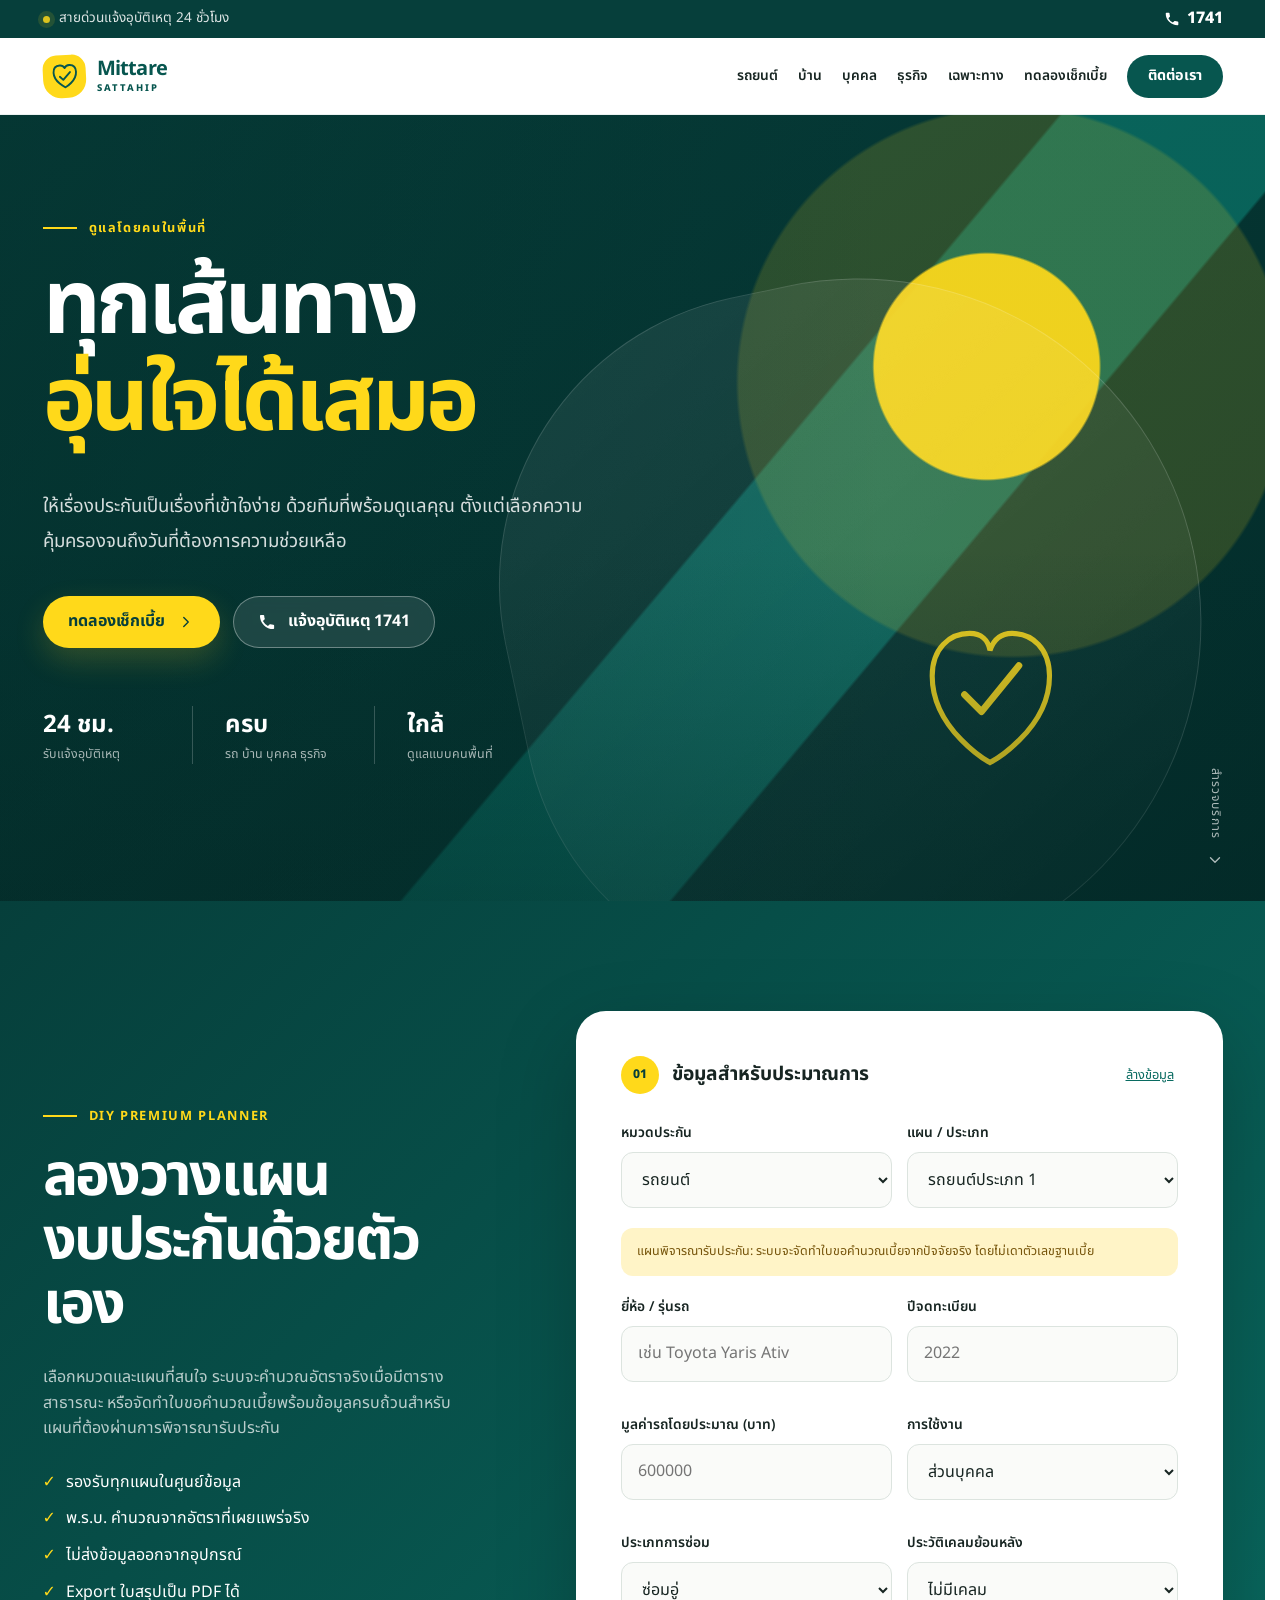
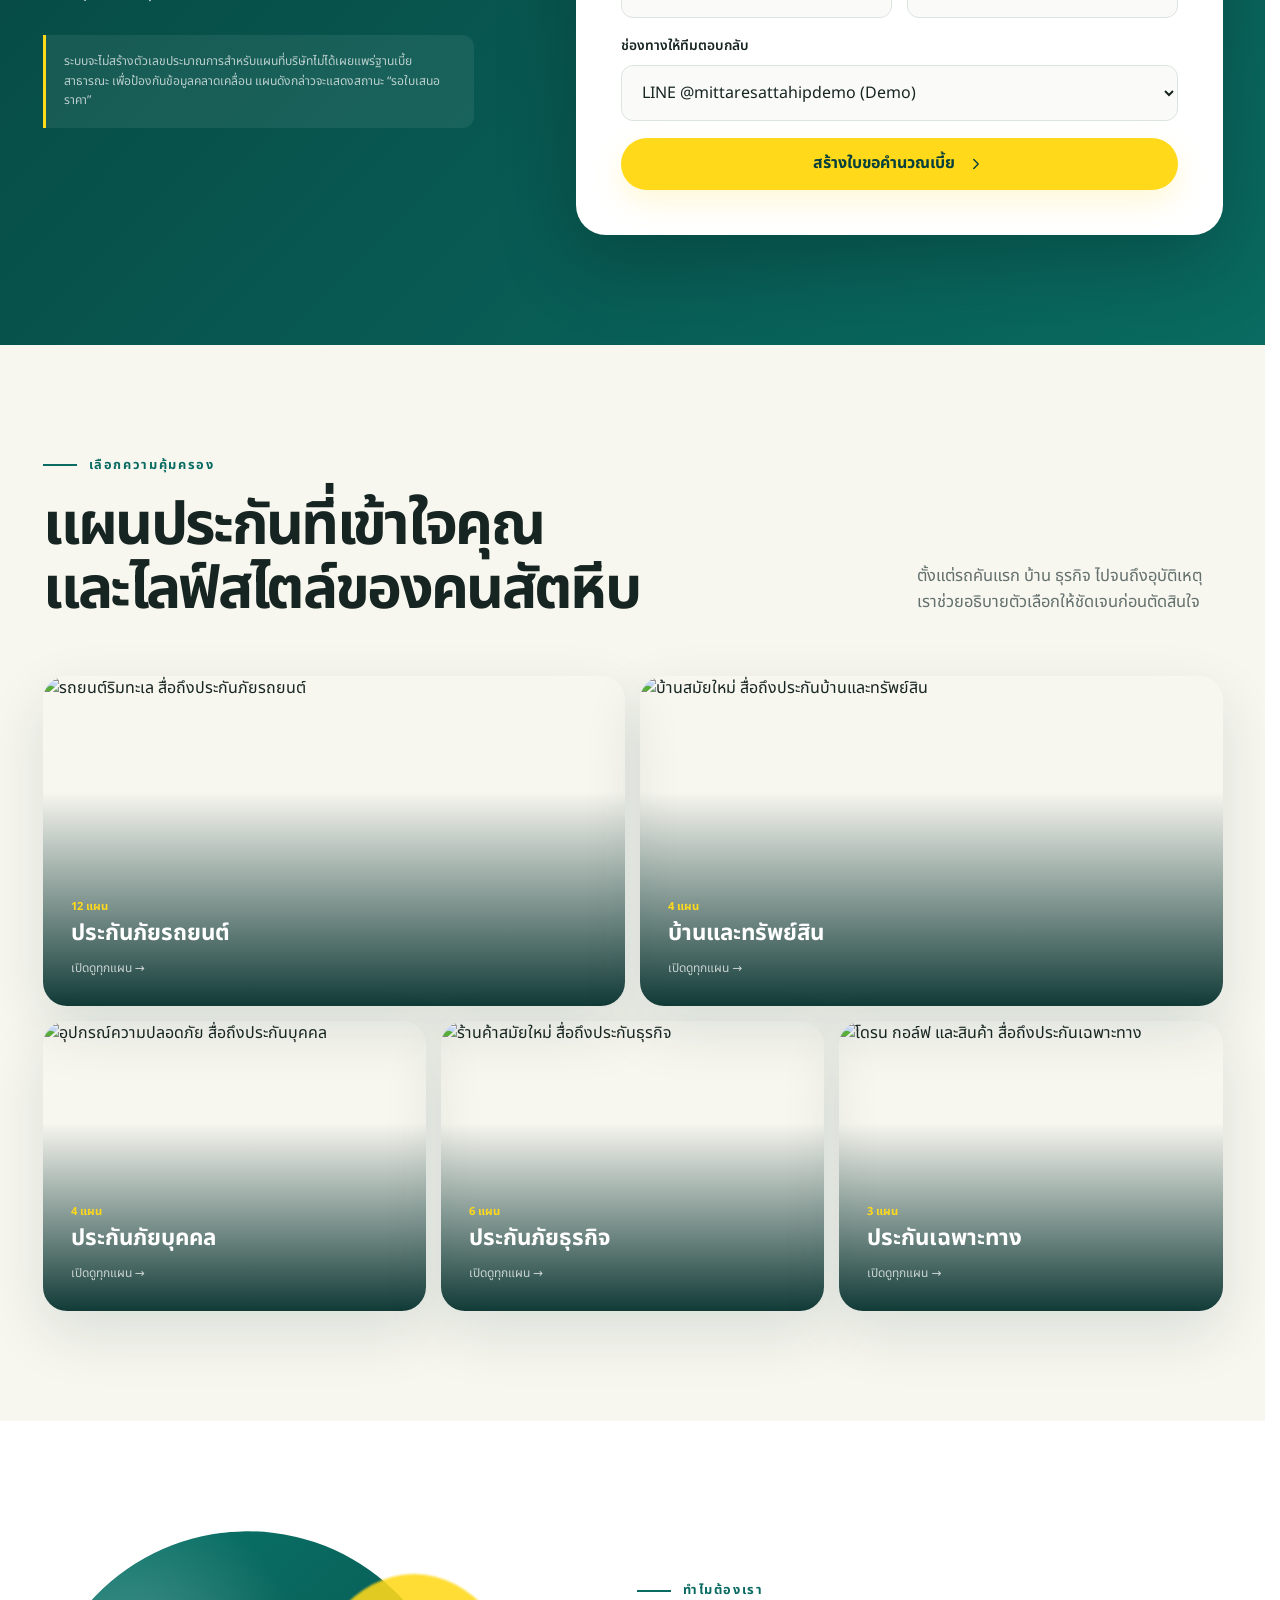
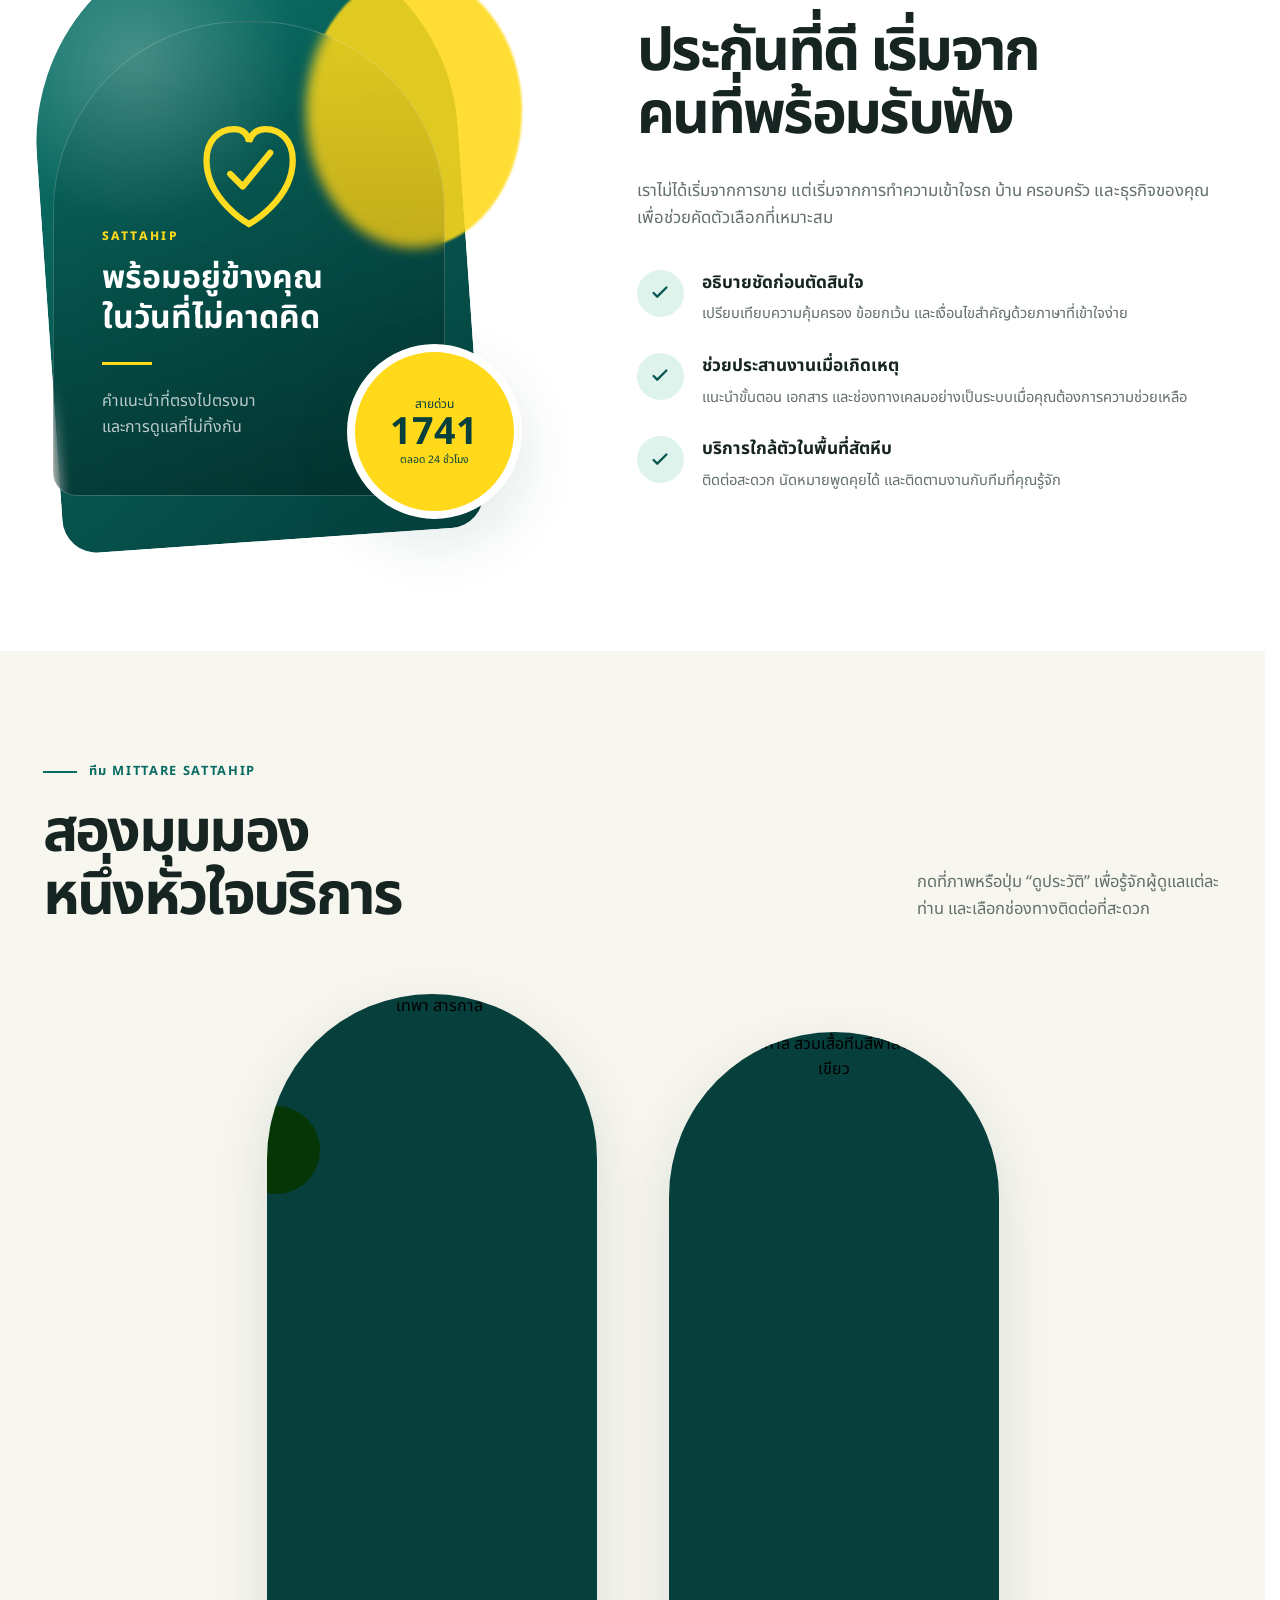
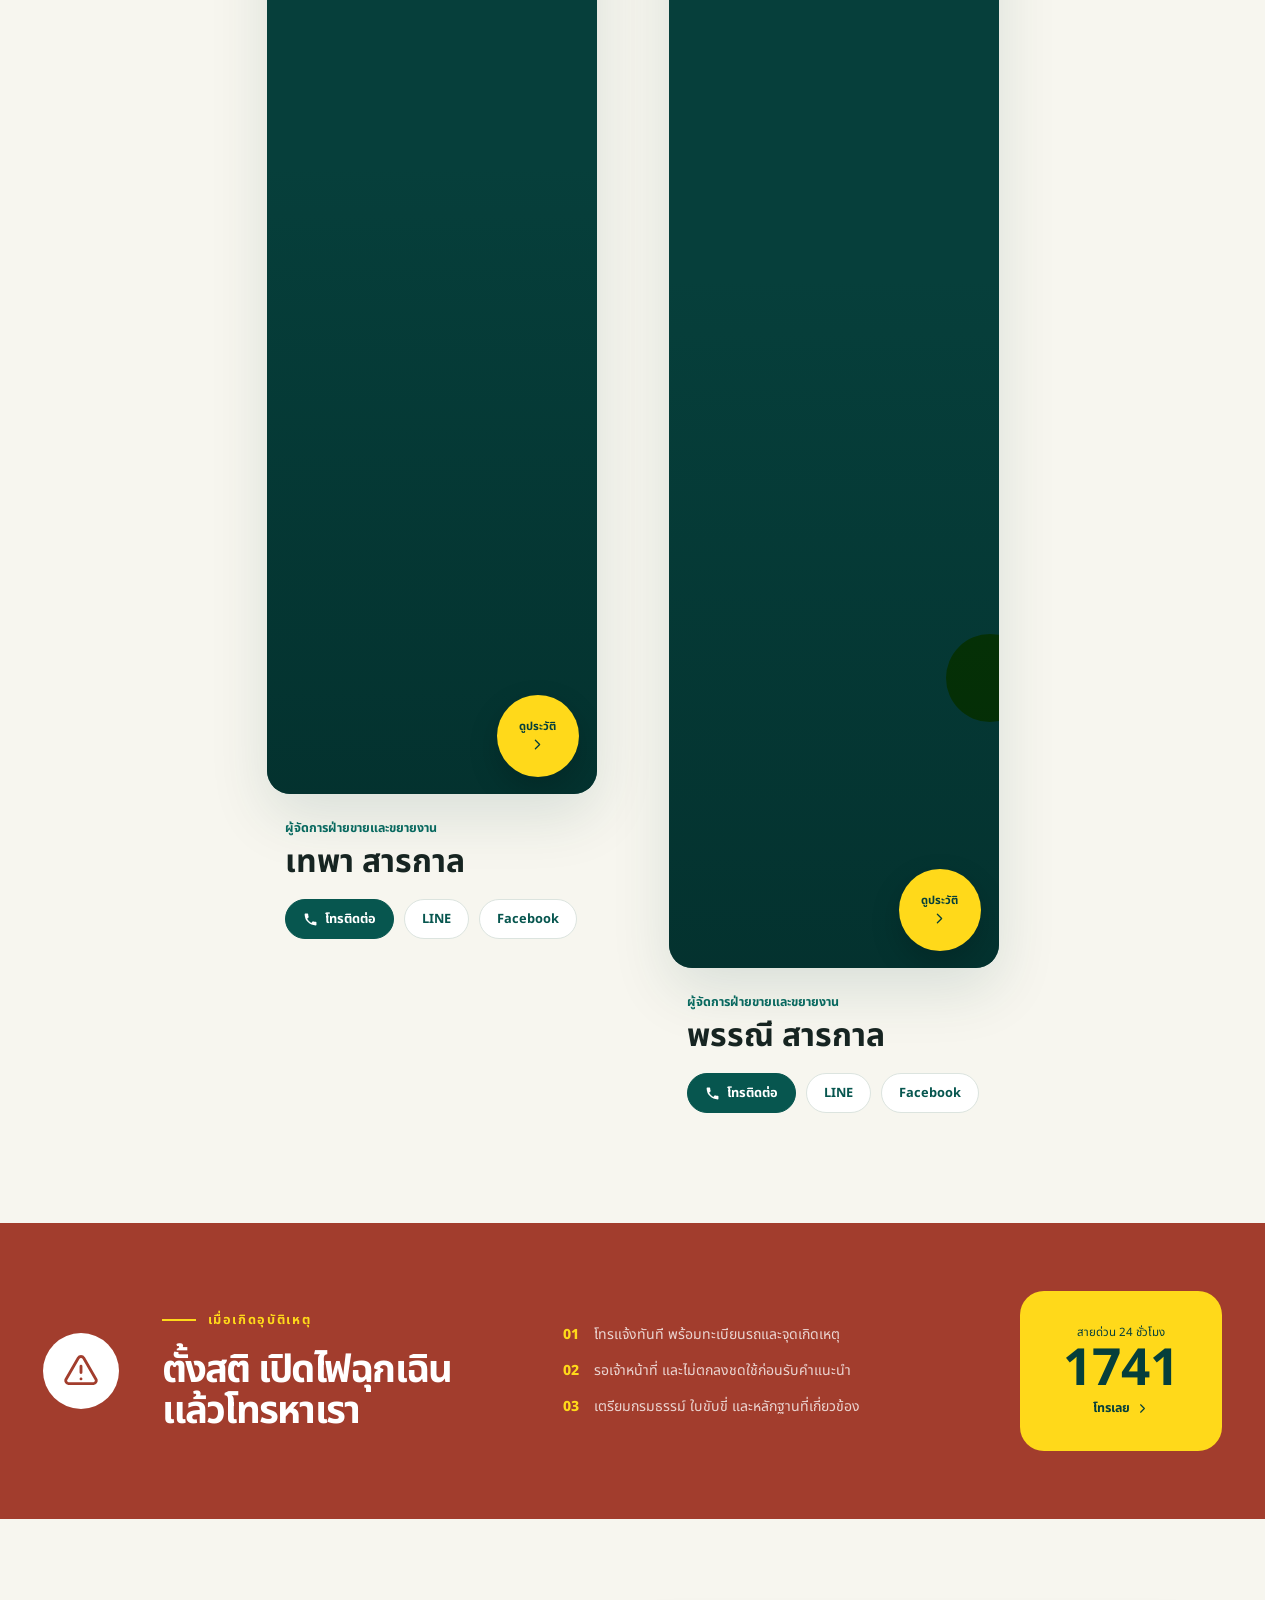
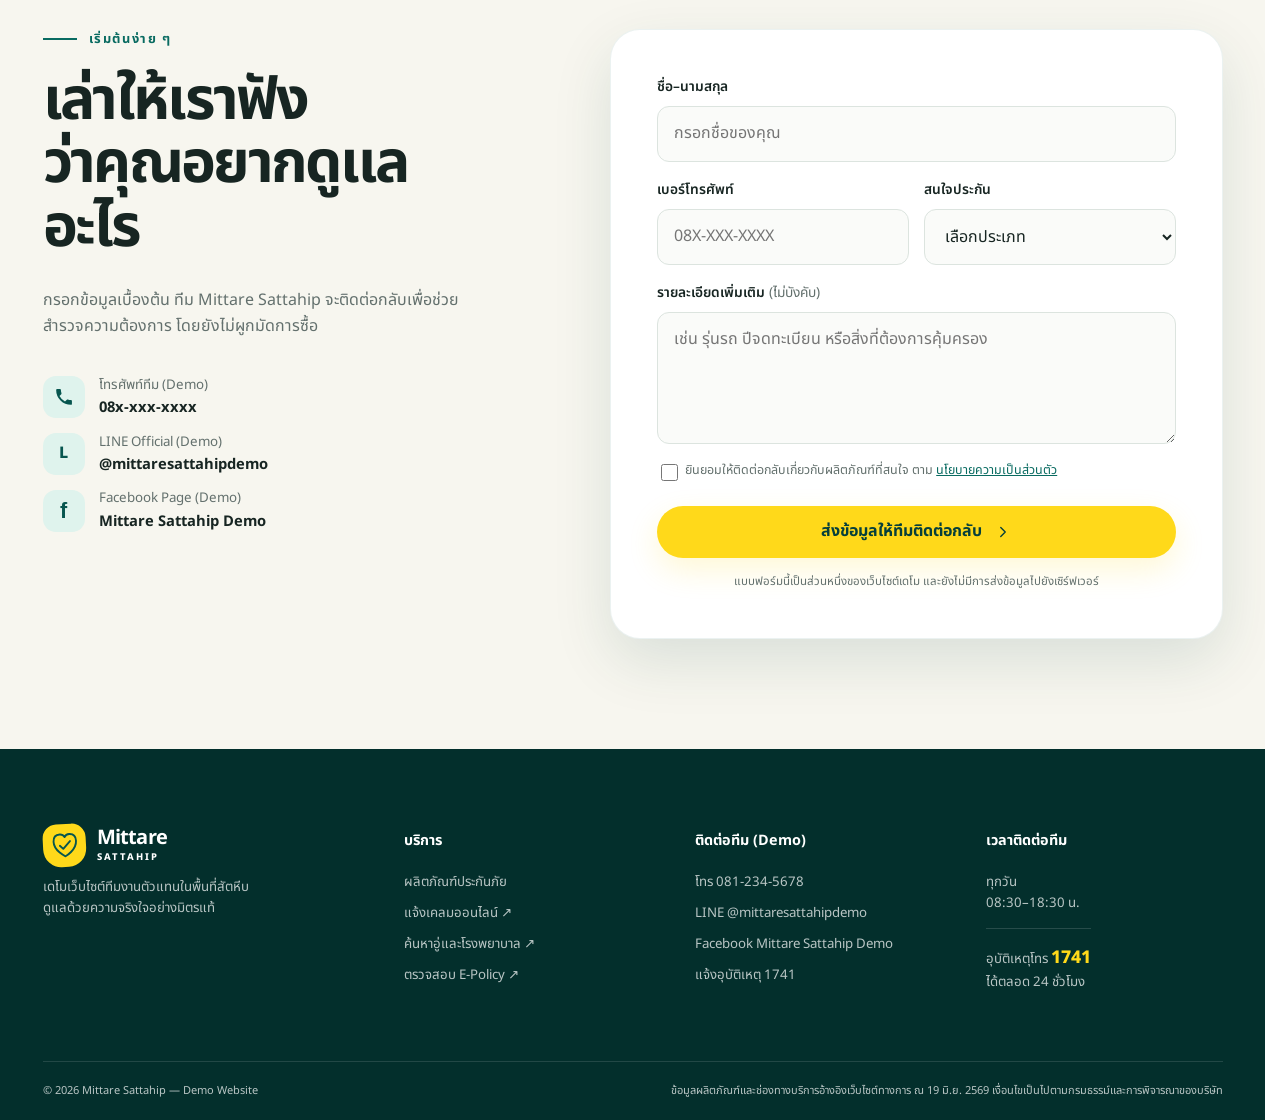
==== index.html @ 334e7b4c "อัพเดทข้อมูลเบี้ยประกัน" ====
<!doctype html>
<html lang="th">
<head>
  <meta charset="utf-8">
  <meta name="viewport" content="width=device-width, initial-scale=1">
  <meta name="description" content="Mittare Sattahip เดโมเว็บไซต์บริการประกันภัยสำหรับลูกค้าสัตหีบและพื้นที่ใกล้เคียง">
  <meta name="theme-color" content="#075c55">
  <title>Mittare Sattahip | ดูแลทุกเส้นทางอย่างมิตรแท้</title>
  <link rel="preconnect" href="https://fonts.googleapis.com">
  <link rel="preconnect" href="https://fonts.gstatic.com" crossorigin>
  <link href="https://fonts.googleapis.com/css2?family=Noto+Sans+Thai:wght@400;500;600;700;800&display=swap" rel="stylesheet">
  <link rel="stylesheet" href="styles.css">
</head>
<body>
  <a class="skip-link" href="#main-content">ข้ามไปยังเนื้อหาหลัก</a>

  <div class="service-bar" aria-label="ช่องทางติดต่อด่วน">
    <div class="container service-bar__inner">
      <p><span class="pulse" aria-hidden="true"></span> สายด่วนแจ้งอุบัติเหตุ 24 ชั่วโมง</p>
      <a href="tel:1741" aria-label="โทรสายด่วนแจ้งอุบัติเหตุ 1741">
        <svg aria-hidden="true" viewBox="0 0 24 24"><path d="M6.6 10.8a15.5 15.5 0 0 0 6.6 6.6l2.2-2.2c.3-.3.8-.4 1.2-.2 1.2.4 2.5.7 3.8.7.7 0 1.1.4 1.1 1.1v3.5c0 .7-.4 1.1-1.1 1.1A17.8 17.8 0 0 1 2.6 3.6c0-.7.4-1.1 1.1-1.1h3.5c.7 0 1.1.4 1.1 1.1 0 1.3.2 2.6.7 3.8.1.4 0 .9-.3 1.2l-2.1 2.2Z"/></svg>
        1741
      </a>
    </div>
  </div>

  <header class="site-header" id="top">
    <div class="container nav-wrap">
      <a class="brand" href="#top" aria-label="Mittare Sattahip หน้าแรก">
        <span class="brand__mark" aria-hidden="true">
          <svg viewBox="0 0 64 64"><path d="M32 54S8 42 8 22C8 12 14 7 22 7c5 0 8 2 10 6 2-4 5-6 10-6 8 0 14 5 14 15 0 20-24 32-24 32Z"/><path d="m21 31 7 7 15-16"/></svg>
        </span>
        <span>
          <strong>Mittare</strong>
          <small>SATTAHIP</small>
        </span>
      </a>

      <button class="menu-toggle" type="button" aria-expanded="false" aria-controls="main-navigation">
        <span class="sr-only">เปิดเมนู</span>
        <span></span><span></span><span></span>
      </button>

      <nav class="main-nav" id="main-navigation" aria-label="เมนูหลัก">
        <a href="insurance.html?category=motor">รถยนต์</a>
        <a href="insurance.html?category=property">บ้าน</a>
        <a href="insurance.html?category=personal">บุคคล</a>
        <a href="insurance.html?category=business">ธุรกิจ</a>
        <a href="insurance.html?category=specialty">เฉพาะทาง</a>
        <a href="#premium-check">ทดลองเช็กเบี้ย</a>
        <a class="button button--small button--dark" href="#quote">ติดต่อเรา</a>
      </nav>
    </div>
  </header>

  <main id="main-content">
    <section class="hero" aria-labelledby="hero-title">
      <div class="hero__image" aria-hidden="true"></div>
      <div class="hero__overlay"></div>
      <div class="container hero__content">
        <p class="eyebrow"><span></span> ดูแลโดยคนในพื้นที่</p>
        <h1 id="hero-title">ทุกเส้นทาง<br><em>อุ่นใจได้เสมอ</em></h1>
        <p class="hero__lead">ให้เรื่องประกันเป็นเรื่องที่เข้าใจง่าย ด้วยทีมที่พร้อมดูแลคุณ ตั้งแต่เลือกความคุ้มครองจนถึงวันที่ต้องการความช่วยเหลือ</p>
        <div class="hero__actions">
          <a class="button button--primary" href="#quote">
            ทดลองเช็กเบี้ย
            <svg aria-hidden="true" viewBox="0 0 24 24"><path d="m9 18 6-6-6-6"/></svg>
          </a>
          <a class="button button--glass" href="tel:1741">
            <svg aria-hidden="true" viewBox="0 0 24 24"><path d="M6.6 10.8a15.5 15.5 0 0 0 6.6 6.6l2.2-2.2c.3-.3.8-.4 1.2-.2 1.2.4 2.5.7 3.8.7.7 0 1.1.4 1.1 1.1v3.5c0 .7-.4 1.1-1.1 1.1A17.8 17.8 0 0 1 2.6 3.6c0-.7.4-1.1 1.1-1.1h3.5c.7 0 1.1.4 1.1 1.1 0 1.3.2 2.6.7 3.8.1.4 0 .9-.3 1.2l-2.1 2.2Z"/></svg>
            แจ้งอุบัติเหตุ 1741
          </a>
        </div>
        <div class="hero__trust">
          <div><strong>24 ชม.</strong><span>รับแจ้งอุบัติเหตุ</span></div>
          <div><strong>ครบ</strong><span>รถ บ้าน บุคคล ธุรกิจ</span></div>
          <div><strong>ใกล้</strong><span>ดูแลแบบคนพื้นที่</span></div>
        </div>
      </div>
      <a class="scroll-cue" href="#products" aria-label="เลื่อนไปดูผลิตภัณฑ์">
        <span>สำรวจบริการ</span>
        <svg aria-hidden="true" viewBox="0 0 24 24"><path d="m6 9 6 6 6-6"/></svg>
      </a>
    </section>

    <section class="section premium-check" id="premium-check" aria-labelledby="premium-title">
      <div class="container premium-check__grid">
        <div class="premium-check__intro">
          <p class="eyebrow eyebrow--dark"><span></span> DIY Premium Planner</p>
          <h2 id="premium-title">ลองวางแผน<br>งบประกันด้วยตัวเอง</h2>
          <p>เลือกหมวดและแผนที่สนใจ ระบบจะคำนวณอัตราจริงเมื่อมีตารางสาธารณะ หรือจัดทำใบขอคำนวณเบี้ยพร้อมข้อมูลครบถ้วนสำหรับแผนที่ต้องผ่านการพิจารณารับประกัน</p>
          <ul>
            <li>รองรับทุกแผนในศูนย์ข้อมูล</li>
            <li>พ.ร.บ. คำนวณจากอัตราที่เผยแพร่จริง</li>
            <li>ไม่ส่งข้อมูลออกจากอุปกรณ์</li>
            <li>Export ใบสรุปเป็น PDF ได้</li>
          </ul>
          <p class="estimate-warning">ระบบจะไม่สร้างตัวเลขประมาณการสำหรับแผนที่บริษัทไม่ได้เผยแพร่ฐานเบี้ยสาธารณะ เพื่อป้องกันข้อมูลคลาดเคลื่อน แผนดังกล่าวจะแสดงสถานะ “รอใบเสนอราคา”</p>
        </div>

        <form class="premium-calculator" id="premium-calculator">
          <div class="calculator-heading">
            <div>
              <span>01</span>
              <h3>ข้อมูลสำหรับประมาณการ</h3>
            </div>
            <button class="text-button" type="reset">ล้างข้อมูล</button>
          </div>
          <div class="form-grid">
            <div class="form-row">
              <label for="premium-category">หมวดประกัน</label>
              <select id="premium-category" name="premiumCategory" required>
                <option value="motor">รถยนต์</option>
                <option value="property">บ้านและทรัพย์สิน</option>
                <option value="personal">บุคคล</option>
                <option value="business">ธุรกิจ</option>
                <option value="specialty">เฉพาะทาง</option>
              </select>
            </div>
            <div class="form-row">
              <label for="premium-plan">แผน / ประเภท</label>
              <select id="premium-plan" name="premiumPlan" required></select>
            </div>
          </div>
          <div class="calculator-mode" id="calculator-mode" role="status"></div>
          <div id="premium-dynamic-fields"></div>
          <button class="button button--primary button--submit" type="submit">
            <span id="premium-submit-label">คำนวณและสร้างใบสรุป</span>
            <svg aria-hidden="true" viewBox="0 0 24 24"><path d="m9 18 6-6-6-6"/></svg>
          </button>
        </form>
      </div>
    </section>

    <section class="section products" id="products" aria-labelledby="products-title">
      <div class="container">
        <div class="section-heading">
          <div>
            <p class="eyebrow eyebrow--dark"><span></span> เลือกความคุ้มครอง</p>
            <h2 id="products-title">แผนประกันที่เข้าใจคุณ<br>และไลฟ์สไตล์ของคนสัตหีบ</h2>
          </div>
          <p>ตั้งแต่รถคันแรก บ้าน ธุรกิจ ไปจนถึงอุบัติเหตุ เราช่วยอธิบายตัวเลือกให้ชัดเจนก่อนตัดสินใจ</p>
        </div>

        <div class="category-grid">
          <a class="category-card" href="insurance.html?category=motor"><img src="assets/insurance-motor.png" alt="รถยนต์ริมทะเล สื่อถึงประกันภัยรถยนต์" loading="lazy"><span><small>12 แผน</small><strong>ประกันภัยรถยนต์</strong><em>เปิดดูทุกแผน →</em></span></a>
          <a class="category-card" href="insurance.html?category=property"><img src="assets/insurance-property.png" alt="บ้านสมัยใหม่ สื่อถึงประกันบ้านและทรัพย์สิน" loading="lazy"><span><small>4 แผน</small><strong>บ้านและทรัพย์สิน</strong><em>เปิดดูทุกแผน →</em></span></a>
          <a class="category-card" href="insurance.html?category=personal"><img src="assets/insurance-personal.png" alt="อุปกรณ์ความปลอดภัย สื่อถึงประกันบุคคล" loading="lazy"><span><small>4 แผน</small><strong>ประกันภัยบุคคล</strong><em>เปิดดูทุกแผน →</em></span></a>
          <a class="category-card" href="insurance.html?category=business"><img src="assets/insurance-business.png" alt="ร้านค้าสมัยใหม่ สื่อถึงประกันธุรกิจ" loading="lazy"><span><small>6 แผน</small><strong>ประกันภัยธุรกิจ</strong><em>เปิดดูทุกแผน →</em></span></a>
          <a class="category-card" href="insurance.html?category=specialty"><img src="assets/insurance-specialty.png" alt="โดรน กอล์ฟ และสินค้า สื่อถึงประกันเฉพาะทาง" loading="lazy"><span><small>3 แผน</small><strong>ประกันเฉพาะทาง</strong><em>เปิดดูทุกแผน →</em></span></a>
        </div>
      </div>
    </section>

    <section class="section why-us" id="why-us" aria-labelledby="why-title">
      <div class="container why-us__grid">
        <div class="why-us__visual">
          <div class="visual-card">
            <span class="visual-card__label">SATTAHIP</span>
            <strong>พร้อมอยู่ข้างคุณ<br>ในวันที่ไม่คาดคิด</strong>
            <div class="visual-card__line"></div>
            <p>คำแนะนำที่ตรงไปตรงมา<br>และการดูแลที่ไม่ทิ้งกัน</p>
          </div>
          <div class="floating-stat">
            <span>สายด่วน</span>
            <strong>1741</strong>
            <small>ตลอด 24 ชั่วโมง</small>
          </div>
        </div>

        <div class="why-us__content">
          <p class="eyebrow eyebrow--dark"><span></span> ทำไมต้องเรา</p>
          <h2 id="why-title">ประกันที่ดี เริ่มจาก<br>คนที่พร้อมรับฟัง</h2>
          <p class="why-us__intro">เราไม่ได้เริ่มจากการขาย แต่เริ่มจากการทำความเข้าใจรถ บ้าน ครอบครัว และธุรกิจของคุณ เพื่อช่วยคัดตัวเลือกที่เหมาะสม</p>
          <ul class="benefit-list">
            <li>
              <span><svg aria-hidden="true" viewBox="0 0 24 24"><path d="m5 12 4 4L19 6"/></svg></span>
              <div><strong>อธิบายชัดก่อนตัดสินใจ</strong><p>เปรียบเทียบความคุ้มครอง ข้อยกเว้น และเงื่อนไขสำคัญด้วยภาษาที่เข้าใจง่าย</p></div>
            </li>
            <li>
              <span><svg aria-hidden="true" viewBox="0 0 24 24"><path d="m5 12 4 4L19 6"/></svg></span>
              <div><strong>ช่วยประสานงานเมื่อเกิดเหตุ</strong><p>แนะนำขั้นตอน เอกสาร และช่องทางเคลมอย่างเป็นระบบเมื่อคุณต้องการความช่วยเหลือ</p></div>
            </li>
            <li>
              <span><svg aria-hidden="true" viewBox="0 0 24 24"><path d="m5 12 4 4L19 6"/></svg></span>
              <div><strong>บริการใกล้ตัวในพื้นที่สัตหีบ</strong><p>ติดต่อสะดวก นัดหมายพูดคุยได้ และติดตามงานกับทีมที่คุณรู้จัก</p></div>
            </li>
          </ul>
        </div>
      </div>
    </section>

    <section class="section leaders" id="team" aria-labelledby="leaders-title">
      <div class="container">
        <div class="section-heading leaders__heading">
          <div>
            <p class="eyebrow eyebrow--dark"><span></span> ทีม Mittare Sattahip</p>
            <h2 id="leaders-title">สองมุมมอง<br>หนึ่งหัวใจบริการ</h2>
          </div>
          <p>กดที่ภาพหรือปุ่ม “ดูประวัติ” เพื่อรู้จักผู้ดูแลแต่ละท่าน และเลือกช่องทางติดต่อที่สะดวก</p>
        </div>

        <div class="leader-grid">
          <article class="leader-card leader-card--left">
            <button class="leader-card__photo profile-trigger" type="button" data-profile="thepa" aria-label="ดูประวัติ เทพา สารกาล">
              <img src="assets/thepa-saraphon.png" width="1120" height="1400" loading="lazy" alt="เทพา สารกาล">
              <span class="photo-action"><span>ดูประวัติ</span><svg aria-hidden="true" viewBox="0 0 24 24"><path d="m9 18 6-6-6-6"/></svg></span>
            </button>
            <div class="leader-card__info">
              <p>ผู้จัดการฝ่ายขายและขยายงาน</p>
              <h3>เทพา สารกาล</h3>
              <div class="leader-contact">
                <a href="tel:08x-xxxx-xxxx" aria-label="โทรหาคุณเทพา เบอร์ Demo">
                  <svg aria-hidden="true" viewBox="0 0 24 24"><path d="M6.6 10.8a15.5 15.5 0 0 0 6.6 6.6l2.2-2.2c.3-.3.8-.4 1.2-.2 1.2.4 2.5.7 3.8.7.7 0 1.1.4 1.1 1.1v3.5c0 .7-.4 1.1-1.1 1.1A17.8 17.8 0 0 1 2.6 3.6c0-.7.4-1.1 1.1-1.1h3.5c.7 0 1.1.4 1.1 1.1 0 1.3.2 2.6.7 3.8.1.4 0 .9-.3 1.2l-2.1 2.2Z"/></svg>
                  โทรติดต่อ
                </a>
                <a href="https://line.me/R/ti/p/@mittaresattahipdemo" target="_blank" rel="noopener">LINE</a>
                <a href="https://www.facebook.com/thepha.sar.kal.mitrth.prakan.phay" target="_blank" rel="noopener">Facebook</a>
              </div>
            </div>
          </article>

          <article class="leader-card leader-card--right">
            <button class="leader-card__photo profile-trigger" type="button" data-profile="phannee" aria-label="ดูประวัติ พรรณี สารกาล">
              <img src="assets/phannee-saraphon-patterned.png" width="1024" height="1536" loading="lazy" alt="พรรณี สารกาล สวมเสื้อทีมสีฟ้าลายสีเหลืองและเขียว">
              <span class="photo-action"><span>ดูประวัติ</span><svg aria-hidden="true" viewBox="0 0 24 24"><path d="m9 18 6-6-6-6"/></svg></span>
            </button>
            <div class="leader-card__info">
              <p>ผู้จัดการฝ่ายขายและขยายงาน</p>
              <h3>พรรณี สารกาล</h3>
              <div class="leader-contact">
                <a href="tel:08x-xxxx-xxxx" aria-label="โทรหาคุณพรรณี เบอร์ Demo">
                  <svg aria-hidden="true" viewBox="0 0 24 24"><path d="M6.6 10.8a15.5 15.5 0 0 0 6.6 6.6l2.2-2.2c.3-.3.8-.4 1.2-.2 1.2.4 2.5.7 3.8.7.7 0 1.1.4 1.1 1.1v3.5c0 .7-.4 1.1-1.1 1.1A17.8 17.8 0 0 1 2.6 3.6c0-.7.4-1.1 1.1-1.1h3.5c.7 0 1.1.4 1.1 1.1 0 1.3.2 2.6.7 3.8.1.4 0 .9-.3 1.2l-2.1 2.2Z"/></svg>
                  โทรติดต่อ
                </a>
                <a href="https://line.me/R/ti/p/@mittaresattahipdemo" target="_blank" rel="noopener">LINE</a>
                <a href="https://www.facebook.com/phrrni.sar.kal.mitrth.prakan.phay" target="_blank" rel="noopener">Facebook</a>
              </div>
            </div>
          </article>
        </div>
      </div>
    </section>

    <section class="section emergency" aria-labelledby="emergency-title">
      <div class="container emergency__inner">
        <div class="emergency__icon" aria-hidden="true">
          <svg viewBox="0 0 24 24"><path d="M12 9v4m0 4h.01M10.3 3.8 2.4 17.5A2 2 0 0 0 4.1 20h15.8a2 2 0 0 0 1.7-2.5L13.7 3.8a2 2 0 0 0-3.4 0Z"/></svg>
        </div>
        <div>
          <p class="eyebrow eyebrow--light"><span></span> เมื่อเกิดอุบัติเหตุ</p>
          <h2 id="emergency-title">ตั้งสติ เปิดไฟฉุกเฉิน<br>แล้วโทรหาเรา</h2>
        </div>
        <div class="emergency__steps">
          <p><span>01</span> โทรแจ้งทันที พร้อมทะเบียนรถและจุดเกิดเหตุ</p>
          <p><span>02</span> รอเจ้าหน้าที่ และไม่ตกลงชดใช้ก่อนรับคำแนะนำ</p>
          <p><span>03</span> เตรียมกรมธรรม์ ใบขับขี่ และหลักฐานที่เกี่ยวข้อง</p>
        </div>
        <a class="emergency__call" href="tel:1741">
          <small>สายด่วน 24 ชั่วโมง</small>
          <strong>1741</strong>
          <span>โทรเลย <svg aria-hidden="true" viewBox="0 0 24 24"><path d="m9 18 6-6-6-6"/></svg></span>
        </a>
      </div>
    </section>

    <section class="section quote" id="quote" aria-labelledby="quote-title">
      <div class="container quote__grid">
        <div class="quote__content">
          <p class="eyebrow eyebrow--dark"><span></span> เริ่มต้นง่าย ๆ</p>
          <h2 id="quote-title">เล่าให้เราฟัง<br>ว่าคุณอยากดูแลอะไร</h2>
          <p>กรอกข้อมูลเบื้องต้น ทีม Mittare Sattahip จะติดต่อกลับเพื่อช่วยสำรวจความต้องการ โดยยังไม่ผูกมัดการซื้อ</p>
          <div class="contact-cards">
            <a href="tel:0812345678">
              <span><svg aria-hidden="true" viewBox="0 0 24 24"><path d="M6.6 10.8a15.5 15.5 0 0 0 6.6 6.6l2.2-2.2c.3-.3.8-.4 1.2-.2 1.2.4 2.5.7 3.8.7.7 0 1.1.4 1.1 1.1v3.5c0 .7-.4 1.1-1.1 1.1A17.8 17.8 0 0 1 2.6 3.6c0-.7.4-1.1 1.1-1.1h3.5c.7 0 1.1.4 1.1 1.1 0 1.3.2 2.6.7 3.8.1.4 0 .9-.3 1.2l-2.1 2.2Z"/></svg></span>
              <div><small>โทรศัพท์ทีม (Demo)</small><strong>08x-xxx-xxxx</strong></div>
            </a>
            <a href="https://line.me/R/ti/p/@mittaresattahipdemo" target="_blank" rel="noopener">
              <span class="social-symbol" aria-hidden="true">L</span>
              <div><small>LINE Official (Demo)</small><strong>@mittaresattahipdemo</strong></div>
            </a>
            <a href="https://www.facebook.com/phrrni.sar.kal.mitrth.prakan.phay" target="_blank" rel="noopener">
              <span class="social-symbol social-symbol--facebook" aria-hidden="true">f</span>
              <div><small>Facebook Page (Demo)</small><strong>Mittare Sattahip Demo</strong></div>
            </a>
          </div>
        </div>

        <form class="quote-form" id="quote-form">
          <div class="form-row">
            <label for="full-name">ชื่อ–นามสกุล</label>
            <input id="full-name" name="fullName" type="text" autocomplete="name" placeholder="กรอกชื่อของคุณ" required>
          </div>
          <div class="form-grid">
            <div class="form-row">
              <label for="phone">เบอร์โทรศัพท์</label>
              <input id="phone" name="phone" type="tel" autocomplete="tel" inputmode="tel" placeholder="08X-XXX-XXXX" required>
            </div>
            <div class="form-row">
              <label for="insurance-type">สนใจประกัน</label>
              <select id="insurance-type" name="insuranceType" required>
                <option value="">เลือกประเภท</option>
                <option>ประกันภัยรถยนต์</option>
                <option>บ้านและทรัพย์สิน</option>
                <option>อุบัติเหตุและสุขภาพ</option>
                <option>ธุรกิจและความรับผิด</option>
                <option>ต้องการคำแนะนำ</option>
              </select>
            </div>
          </div>
          <div class="form-row">
            <label for="message">รายละเอียดเพิ่มเติม <span>(ไม่บังคับ)</span></label>
            <textarea id="message" name="message" rows="4" placeholder="เช่น รุ่นรถ ปีจดทะเบียน หรือสิ่งที่ต้องการคุ้มครอง"></textarea>
          </div>
          <label class="consent">
            <input type="checkbox" required>
            <span>ยินยอมให้ติดต่อกลับเกี่ยวกับผลิตภัณฑ์ที่สนใจ ตาม <a href="https://www.mittare.com/privacy-policy/" target="_blank" rel="noopener">นโยบายความเป็นส่วนตัว</a></span>
          </label>
          <button class="button button--primary button--submit" type="submit">
            ส่งข้อมูลให้ทีมติดต่อกลับ
            <svg aria-hidden="true" viewBox="0 0 24 24"><path d="m9 18 6-6-6-6"/></svg>
          </button>
          <p class="form-note">แบบฟอร์มนี้เป็นส่วนหนึ่งของเว็บไซต์เดโม และยังไม่มีการส่งข้อมูลไปยังเซิร์ฟเวอร์</p>
          <div class="form-success" role="status" aria-live="polite" hidden>
            รับข้อมูลเรียบร้อย — ในเว็บไซต์จริง ทีมงานจะติดต่อกลับตามช่องทางที่ระบุ
          </div>
        </form>
      </div>
    </section>
  </main>

  <dialog class="profile-dialog" id="profile-dialog" aria-labelledby="profile-name">
    <button class="dialog-close" type="button" aria-label="ปิดหน้าต่าง">×</button>
    <div class="profile-dialog__grid">
      <img id="profile-image" src="" alt="">
      <div class="profile-dialog__content">
        <p class="eyebrow eyebrow--dark"><span></span> Profile</p>
        <h2 id="profile-name"></h2>
        <p class="profile-role" id="profile-role"></p>
        <p id="profile-summary"></p>
        <div class="profile-highlights" id="profile-highlights"></div>
        <div class="leader-contact leader-contact--dialog">
          <a id="profile-phone" href="tel:08x-xxxx-xxxx">โทรติดต่อ</a>
          <a id="profile-line" href="https://line.me/R/ti/p/@mittaresattahipdemo" target="_blank" rel="noopener">LINE</a>
          <a id="profile-facebook" href="https://www.facebook.com/phrrni.sar.kal.mitrth.prakan.phay" target="_blank" rel="noopener">Facebook</a>
        </div>
        <small class="contact-routing-note">เบอร์โทรศัพท์, LINE และ Facebook ในส่วนนี้เป็นข้อมูล Demo กรุณาเปลี่ยนเป็นข้อมูลจริงที่ได้รับอนุญาตก่อนเผยแพร่</small>
      </div>
    </div>
  </dialog>

  <dialog class="product-dialog" id="product-dialog" aria-labelledby="product-dialog-title">
    <button class="dialog-close" type="button" aria-label="ปิดรายละเอียดผลิตภัณฑ์">×</button>
    <div class="product-dialog__content">
      <p class="eyebrow eyebrow--dark"><span></span> Mittare Sattahip Guide</p>
      <span class="product-dialog__icon" id="product-dialog-icon" aria-hidden="true"></span>
      <h2 id="product-dialog-title"></h2>
      <p class="product-dialog__lead" id="product-dialog-lead"></p>
      <div class="product-dialog__sections">
        <section>
          <h3>เหมาะกับใคร</h3>
          <ul id="product-dialog-audience"></ul>
        </section>
        <section>
          <h3>ความคุ้มครองหลัก</h3>
          <ul id="product-dialog-coverage"></ul>
        </section>
        <section>
          <h3>ปัจจัยกำหนดเบี้ย</h3>
          <ul id="product-dialog-premium"></ul>
        </section>
        <section>
          <h3>ข้อยกเว้นทั่วไป</h3>
          <ul id="product-dialog-exclusions"></ul>
        </section>
        <section>
          <h3>ข้อมูลที่ควรเตรียม</h3>
          <ul id="product-dialog-preparation"></ul>
        </section>
      </div>
      <div class="product-dialog__notice">
        รายละเอียดนี้จัดทำขึ้นสำหรับเว็บไซต์ Demo เพื่อช่วยทำความเข้าใจเบื้องต้น ไม่ใช่ข้อเสนอขายหรือส่วนหนึ่งของกรมธรรม์ กรุณาตรวจสอบเงื่อนไขและข้อยกเว้นก่อนตัดสินใจ
      </div>
      <div class="product-dialog__actions">
        <a class="button button--primary" href="#premium-check" id="product-dialog-primary">ทดลองเช็กเบี้ย DIY</a>
        <a class="button button--dark" href="https://line.me/R/ti/p/@mittaresattahipdemo" target="_blank" rel="noopener">คุยผ่าน LINE</a>
      </div>
    </div>
  </dialog>

  <dialog class="premium-dialog" id="premium-dialog" aria-labelledby="summary-title">
    <div class="premium-summary" id="premium-summary">
      <header class="summary-header">
        <div>
          <p>MITTARE SATTAHIP</p>
          <h2 id="summary-title">ใบสรุปงบประกันเบื้องต้น</h2>
        </div>
        <button class="dialog-close summary-close" type="button" aria-label="ปิดหน้าต่าง">×</button>
      </header>
      <div class="summary-meta">
        <span>เลขที่เอกสาร <strong id="summary-number"></strong></span>
        <span>วันที่ <strong id="summary-date"></strong></span>
      </div>
      <div class="summary-details" id="summary-details"></div>
      <div class="summary-price">
        <span id="summary-price-label">เบี้ยประกันรวม</span>
        <strong id="summary-price"></strong>
        <small id="summary-price-caption"></small>
      </div>
      <div class="summary-source" id="summary-source"></div>
      <div class="summary-notes">
        <h3>หมายเหตุสำคัญ</h3>
        <p>เอกสารนี้ไม่ใช่กรมธรรม์หรือใบเสนอราคา เบี้ยและความคุ้มครองจริงขึ้นกับข้อมูลรถ ผู้ขับขี่ ทุนประกัน เงื่อนไข และการพิจารณารับประกันภัยของบริษัท</p>
      </div>
      <footer class="summary-footer">
        <div>
          <strong>Mittare Sattahip</strong>
          <span>สอบถามทีม Demo 08x-xxxx-xxxx · LINE @mittaresattahipdemo · แจ้งอุบัติเหตุ 1741</span>
        </div>
        <button class="button button--dark" id="export-pdf" type="button">
          Export เป็น PDF
          <svg aria-hidden="true" viewBox="0 0 24 24"><path d="M12 3v12m0 0 4-4m-4 4-4-4M5 21h14"/></svg>
        </button>
      </footer>
    </div>
  </dialog>

  <footer class="site-footer" id="contact">
    <div class="container footer-grid">
      <div class="footer-brand">
        <a class="brand brand--footer" href="#top">
          <span class="brand__mark" aria-hidden="true">
            <svg viewBox="0 0 64 64"><path d="M32 54S8 42 8 22C8 12 14 7 22 7c5 0 8 2 10 6 2-4 5-6 10-6 8 0 14 5 14 15 0 20-24 32-24 32Z"/><path d="m21 31 7 7 15-16"/></svg>
          </span>
          <span><strong>Mittare</strong><small>SATTAHIP</small></span>
        </a>
        <p>เดโมเว็บไซต์ทีมงานตัวแทนในพื้นที่สัตหีบ<br>ดูแลด้วยความจริงใจอย่างมิตรแท้</p>
      </div>
      <div>
        <h3>บริการ</h3>
        <a href="#products">ผลิตภัณฑ์ประกันภัย</a>
        <a href="https://www.mittare.com/online-claims/" target="_blank" rel="noopener">แจ้งเคลมออนไลน์ ↗</a>
        <a href="https://www.mittare.com/claims-information/#directories" target="_blank" rel="noopener">ค้นหาอู่และโรงพยาบาล ↗</a>
        <a href="https://www.mittare.com/epolicyinquiry" target="_blank" rel="noopener">ตรวจสอบ E-Policy ↗</a>
      </div>
      <div>
        <h3>ติดต่อทีม (Demo)</h3>
        <a href="tel:0812345678">โทร 081-234-5678</a>
        <a href="https://line.me/R/ti/p/@mittaresattahipdemo" target="_blank" rel="noopener">LINE @mittaresattahipdemo</a>
        <a href="https://www.facebook.com/mittaresattahipdemo" target="_blank" rel="noopener">Facebook Mittare Sattahip Demo</a>
        <a href="tel:1741">แจ้งอุบัติเหตุ 1741</a>
      </div>
      <div>
        <h3>เวลาติดต่อทีม</h3>
        <p>ทุกวัน<br>08:30–18:30 น.</p>
        <p class="footer-emergency">อุบัติเหตุโทร <a href="tel:1741">1741</a><br>ได้ตลอด 24 ชั่วโมง</p>
      </div>
    </div>
    <div class="container footer-bottom">
      <p>© <span id="current-year"></span> Mittare Sattahip — Demo Website</p>
      <p>ข้อมูลผลิตภัณฑ์และช่องทางบริการอ้างอิงเว็บไซต์ทางการ ณ 19 มิ.ย. 2569 เงื่อนไขเป็นไปตามกรมธรรม์และการพิจารณาของบริษัท</p>
    </div>
  </footer>

  <script src="script.js"></script>
</body>
</html>
---- styles.css ----
:root {
  --green-950: #063f3b;
  --green-900: #07564f;
  --green-800: #096b61;
  --green-100: #dff3ed;
  --yellow: #ffd91a;
  --yellow-soft: #fff4a8;
  --ink: #172522;
  --muted: #63706d;
  --cream: #f7f6ef;
  --white: #fff;
  --line: #dce4df;
  --shadow: 0 22px 60px rgba(6, 63, 59, .12);
  --radius: 26px;
  --container: min(1180px, calc(100% - 40px));
}

* { box-sizing: border-box; }

html {
  scroll-behavior: smooth;
  scroll-padding-top: 88px;
  scrollbar-gutter: stable;
}

body {
  margin: 0;
  color: var(--ink);
  background: var(--white);
  font-family: "Noto Sans Thai", system-ui, sans-serif;
  line-height: 1.6;
  -webkit-font-smoothing: antialiased;
}

img { display: block; max-width: 100%; }
a { color: inherit; text-decoration: none; }
button, input, select, textarea { font: inherit; }
svg { width: 1.35em; fill: none; stroke: currentColor; stroke-width: 1.8; stroke-linecap: round; stroke-linejoin: round; }
.container { width: var(--container); margin-inline: auto; }
.sr-only { position: absolute; width: 1px; height: 1px; padding: 0; margin: -1px; overflow: hidden; clip: rect(0, 0, 0, 0); white-space: nowrap; border: 0; }

.skip-link {
  position: fixed;
  z-index: 1000;
  top: 10px;
  left: 10px;
  padding: 10px 16px;
  color: var(--white);
  background: var(--green-950);
  border-radius: 8px;
  transform: translateY(-150%);
}
.skip-link:focus { transform: translateY(0); }

.service-bar { color: var(--white); background: var(--green-950); font-size: .85rem; }
.service-bar__inner { display: flex; align-items: center; justify-content: space-between; min-height: 38px; }
.service-bar p { display: flex; gap: 9px; align-items: center; margin: 0; opacity: .86; }
.service-bar a { display: flex; gap: 7px; align-items: center; font-size: 1rem; font-weight: 800; }
.service-bar svg { width: 16px; fill: currentColor; stroke: none; }
.pulse { width: 7px; height: 7px; background: var(--yellow); border-radius: 50%; box-shadow: 0 0 0 5px rgba(255, 217, 26, .14); }

.site-header {
  position: sticky;
  z-index: 50;
  top: 0;
  background: rgba(255,255,255,.94);
  border-bottom: 1px solid rgba(7,86,79,.08);
  backdrop-filter: blur(16px);
}
.nav-wrap { display: flex; align-items: center; justify-content: space-between; min-height: 76px; }
.brand { display: inline-flex; gap: 11px; align-items: center; color: var(--green-900); }
.brand__mark { display: grid; width: 43px; height: 43px; place-items: center; color: var(--green-900); background: var(--yellow); border-radius: 14px 14px 18px 18px; transform: rotate(-3deg); }
.brand__mark svg { width: 30px; fill: none; stroke-width: 4; }
.brand > span:last-child { display: grid; line-height: 1; }
.brand strong { font-size: 1.25rem; letter-spacing: -.04em; }
.brand small { margin-top: 5px; font-size: .59rem; font-weight: 800; letter-spacing: .22em; }
.main-nav { display: flex; gap: 20px; align-items: center; font-size: .86rem; font-weight: 600; }
.main-nav > a:not(.button) { position: relative; }
.main-nav > a:not(.button)::after { position: absolute; right: 0; bottom: -9px; left: 0; height: 2px; content: ""; background: var(--green-800); transform: scaleX(0); transition: transform .2s ease; }
.main-nav > a:hover::after, .main-nav > a:focus-visible::after { transform: scaleX(1); }
.menu-toggle { display: none; padding: 8px; background: transparent; border: 0; }
.menu-toggle span:not(.sr-only) { display: block; width: 25px; height: 2px; margin: 5px; background: var(--green-950); transition: .2s ease; }

.button { display: inline-flex; gap: 12px; align-items: center; justify-content: center; min-height: 52px; padding: 0 24px; font-weight: 700; border: 1px solid transparent; border-radius: 999px; transition: transform .2s ease, box-shadow .2s ease, background .2s ease; }
.button:hover { transform: translateY(-2px); }
.button svg { width: 18px; }
.button--small { min-height: 43px; padding-inline: 20px; font-size: .9rem; }
.button--dark { color: var(--white); background: var(--green-900); }
.button--primary { color: var(--green-950); background: var(--yellow); box-shadow: 0 12px 30px rgba(255, 217, 26, .18); }
.button--primary:hover { box-shadow: 0 14px 35px rgba(255, 217, 26, .3); }
.button--glass { color: var(--white); background: rgba(255,255,255,.1); border-color: rgba(255,255,255,.35); backdrop-filter: blur(8px); }
.button--glass svg { fill: currentColor; stroke: none; }

.hero { position: relative; display: grid; min-height: calc(100vh - 114px); overflow: hidden; color: var(--white); background: var(--green-950); align-items: center; }
.hero__image { position: absolute; inset: 0; background: radial-gradient(circle at 78% 32%, rgba(255,217,26,.92) 0 10%, transparent 10.2%), radial-gradient(circle at 80% 34%, rgba(255,217,26,.16) 0 24%, transparent 24.3%), linear-gradient(130deg, transparent 55%, rgba(9,107,97,.85) 55.2% 69%, transparent 69.2%), linear-gradient(145deg, #063f3b, #032b29); }
.hero__image::before { position: absolute; right: 5%; bottom: -9%; width: min(54vw, 760px); height: min(54vw, 760px); content: ""; background: linear-gradient(150deg, rgba(255,255,255,.09), rgba(255,255,255,.01)); border: 1px solid rgba(255,255,255,.15); border-radius: 46% 54% 55% 45%; transform: rotate(-12deg); }
.hero__image::after { position: absolute; right: 15%; bottom: 15%; width: 170px; height: 170px; content: ""; background: url("data:image/svg+xml,%3Csvg xmlns='http://www.w3.org/2000/svg' viewBox='0 0 100 100'%3E%3Cpath d='M50 88S16 69 16 37c0-16 10-25 22-25 7 0 11 4 12 10 2-6 6-10 13-10 12 0 22 9 22 25 0 32-35 51-35 51Z' fill='none' stroke='%23ffdc20' stroke-width='3'/%3E%3Cpath d='m35 48 10 10 22-27' fill='none' stroke='%23ffdc20' stroke-linecap='round' stroke-linejoin='round' stroke-width='4'/%3E%3C/svg%3E") center / contain no-repeat; opacity: .9; }
.hero__overlay { position: absolute; inset: 0; background: linear-gradient(90deg, rgba(3,42,39,.4), transparent 70%), linear-gradient(0deg, rgba(3,42,39,.4), transparent 45%); }
.hero__content { position: relative; z-index: 2; padding-block: 96px 130px; }
.eyebrow { display: flex; gap: 12px; align-items: center; margin: 0 0 20px; color: var(--yellow); font-size: .8rem; font-weight: 700; letter-spacing: .13em; text-transform: uppercase; }
.eyebrow span { width: 34px; height: 2px; background: currentColor; }
.eyebrow--dark { color: var(--green-800); }
.eyebrow--light { color: var(--yellow); }
.hero h1 { max-width: 720px; margin: 0; font-size: clamp(3.6rem, 7vw, 6.7rem); font-weight: 700; line-height: 1.08; letter-spacing: -.045em; }
.hero h1 em { color: var(--yellow); font-style: normal; }
.hero__lead { max-width: 590px; margin: 38px 0 38px; color: rgba(255,255,255,.84); font-size: 1.16rem; line-height: 1.85; }
.hero__actions { display: flex; gap: 13px; flex-wrap: wrap; }
.hero__trust { display: flex; gap: 0; margin-top: 58px; }
.hero__trust div { display: grid; min-width: 150px; padding-right: 32px; margin-right: 32px; border-right: 1px solid rgba(255,255,255,.2); }
.hero__trust div:last-child { border: 0; }
.hero__trust strong { font-size: 1.5rem; }
.hero__trust span { color: rgba(255,255,255,.65); font-size: .78rem; }
.scroll-cue { position: absolute; z-index: 2; right: 40px; bottom: 32px; display: flex; gap: 12px; align-items: center; color: rgba(255,255,255,.68); font-size: .76rem; letter-spacing: .09em; writing-mode: vertical-rl; }
.scroll-cue svg { width: 18px; animation: bounce 1.8s infinite; }
@keyframes bounce { 50% { transform: translateY(5px); } }

.section { padding-block: 110px; }
.section-heading { display: grid; grid-template-columns: 1.45fr .55fr; gap: 70px; align-items: end; margin-bottom: 54px; }
.section h2 { margin: 0; font-size: clamp(2.35rem, 4.6vw, 4.4rem); line-height: 1.08; letter-spacing: -.045em; }
.section-heading > p, .team__header > p { margin: 0 0 7px; color: var(--muted); font-size: 1.03rem; }
.products { background: var(--cream); }
.category-grid { display: grid; grid-template-columns: repeat(6, 1fr); gap: 15px; }
.category-card { position: relative; min-height: 330px; overflow: hidden; border-radius: 24px; box-shadow: var(--shadow); }
.category-card:nth-child(1), .category-card:nth-child(2) { grid-column: span 3; }
.category-card:nth-child(n+3) { grid-column: span 2; min-height: 290px; }
.category-card::after { position: absolute; inset: 35% 0 0; content: ""; background: linear-gradient(transparent, rgba(3,47,44,.94)); }
.category-card img { width: 100%; height: 100%; object-fit: cover; transition: transform .45s ease; }
.category-card:hover img { transform: scale(1.04); }
.category-card > span { position: absolute; z-index: 2; right: 0; bottom: 0; left: 0; display: grid; padding: 28px; color: var(--white); }
.category-card small { color: var(--yellow); font-size: .7rem; font-weight: 700; }
.category-card strong { font-size: 1.4rem; }
.category-card em { margin-top: 7px; color: rgba(255,255,255,.72); font-size: .75rem; font-style: normal; }
.insurance-library { padding: clamp(18px, 3vw, 32px); background: var(--white); border: 1px solid rgba(7,86,79,.08); border-radius: 30px; box-shadow: var(--shadow); }
.insurance-toolbar { display: flex; gap: 22px; align-items: center; justify-content: space-between; margin-bottom: 22px; }
.insurance-toolbar > p { margin: 0; color: var(--muted); font-size: .8rem; white-space: nowrap; }
.insurance-toolbar > p strong { color: var(--green-900); font-size: 1rem; }
.insurance-search { position: relative; width: min(520px, 100%); }
.insurance-search svg { position: absolute; top: 50%; left: 16px; width: 20px; color: var(--muted); transform: translateY(-50%); }
.insurance-search input { width: 100%; min-height: 50px; padding: 0 18px 0 48px; color: var(--ink); background: var(--cream); border: 1px solid transparent; border-radius: 999px; outline: none; }
.insurance-search input:focus { border-color: var(--green-800); box-shadow: 0 0 0 3px rgba(9,107,97,.12); }
.insurance-tabs { display: flex; gap: 8px; padding-bottom: 18px; margin-bottom: 24px; overflow-x: auto; border-bottom: 1px solid var(--line); scrollbar-width: thin; }
.insurance-tab { min-height: 38px; padding: 0 16px; color: var(--muted); background: transparent; border: 1px solid var(--line); border-radius: 999px; cursor: pointer; font-size: .78rem; font-weight: 600; white-space: nowrap; }
.insurance-tab.is-active { color: var(--white); background: var(--green-900); border-color: var(--green-900); }
.plan-grid { display: grid; grid-template-columns: repeat(3, minmax(0, 1fr)); gap: 14px; }
.plan-card { display: flex; min-height: 315px; padding: 23px; flex-direction: column; background: var(--cream); border: 1px solid transparent; border-radius: 20px; transition: transform .2s ease, border-color .2s ease, box-shadow .2s ease; }
.plan-card:hover { border-color: rgba(9,107,97,.2); transform: translateY(-4px); box-shadow: 0 16px 35px rgba(6,63,59,.09); }
.plan-card__header { display: flex; align-items: center; justify-content: space-between; }
.plan-card__icon { display: grid; min-width: 46px; height: 46px; padding-inline: 9px; color: var(--green-950); background: var(--yellow); border-radius: 14px; place-items: center; font-size: .72rem; font-weight: 800; }
.plan-card__category { color: var(--green-800); font-size: .67rem; font-weight: 700; }
.plan-card h3 { margin: 28px 0 8px; font-size: 1.18rem; line-height: 1.3; }
.plan-card > p { margin: 0 0 20px; color: var(--muted); font-size: .79rem; }
.plan-card__premium { display: grid; padding: 12px 14px; margin-top: auto; background: var(--white); border-radius: 12px; }
.plan-card__premium span { color: var(--muted); font-size: .65rem; }
.plan-card__premium strong { color: var(--green-900); font-size: .8rem; }
.plan-card .product-detail-trigger { display: flex; align-items: center; justify-content: space-between; width: 100%; padding: 17px 0 0; color: var(--green-900); background: none; border: 0; cursor: pointer; font-size: .78rem; font-weight: 700; }
.plan-empty { display: grid; min-height: 220px; color: var(--muted); place-content: center; text-align: center; }
.plan-empty strong { color: var(--ink); font-size: 1.1rem; }
.library-note { padding: 16px 18px; margin: 24px 0 0; color: var(--muted); background: var(--green-100); border-left: 3px solid var(--green-800); border-radius: 0 12px 12px 0; font-size: .72rem; }
.insurance-hero { position: relative; min-height: 470px; overflow: hidden; color: var(--white); background: var(--green-950); }
.insurance-hero > img { position: absolute; inset: 0; width: 100%; height: 100%; object-fit: cover; }
.insurance-hero__overlay { position: absolute; inset: 0; background: linear-gradient(90deg, rgba(3,42,39,.94), rgba(3,42,39,.35) 72%, rgba(3,42,39,.08)); }
.insurance-hero__content { position: relative; z-index: 2; display: flex; min-height: 470px; padding-block: 75px; flex-direction: column; justify-content: flex-end; }
.insurance-hero h1 { max-width: 720px; margin: 0; font-size: clamp(3rem, 7vw, 6rem); line-height: 1; letter-spacing: -.05em; }
.insurance-hero__content > p:last-child { max-width: 620px; margin: 22px 0 0; color: rgba(255,255,255,.78); font-size: 1.05rem; }
.page-category-nav { display: flex; gap: 8px; padding: 9px; margin: -138px auto 55px; overflow-x: auto; position: relative; z-index: 3; background: rgba(255,255,255,.96); border: 1px solid var(--line); border-radius: 999px; box-shadow: var(--shadow); }
.page-category-nav a { display: inline-flex; min-height: 42px; padding: 0 20px; align-items: center; justify-content: center; color: var(--muted); border-radius: 999px; font-size: .78rem; font-weight: 700; white-space: nowrap; }
.page-category-nav a.is-active { color: var(--white); background: var(--green-900); }
.plan-card__image { width: calc(100% + 46px); height: 150px; margin: -23px -23px 20px; object-fit: cover; border-radius: 20px 20px 0 0; }
.compact-footer { padding-top: 0; }
.product-grid { display: grid; grid-template-columns: repeat(4, 1fr); gap: 16px; }
.product-card { display: flex; min-height: 360px; padding: 28px; flex-direction: column; background: var(--white); border: 1px solid rgba(7,86,79,.08); border-radius: var(--radius); transition: transform .25s ease, box-shadow .25s ease; }
.product-card:hover { transform: translateY(-7px); box-shadow: var(--shadow); }
.product-card--featured { color: var(--white); background: var(--green-900); }
.product-card__top { display: flex; align-items: center; justify-content: space-between; }
.icon-box { display: grid; width: 54px; height: 54px; place-items: center; color: var(--green-900); background: var(--yellow); border-radius: 18px; }
.icon-box svg { width: 28px; }
.tag { padding: 5px 11px; color: var(--green-950); background: var(--yellow); border-radius: 999px; font-size: .72rem; font-weight: 700; }
.product-card h3 { margin: auto 0 9px; font-size: 1.45rem; line-height: 1.2; }
.product-card p { margin: 0 0 25px; color: var(--muted); font-size: .91rem; }
.product-card--featured p { color: rgba(255,255,255,.68); }
.product-card .product-detail-trigger { display: flex; align-items: center; justify-content: space-between; width: 100%; padding: 20px 0 0; color: inherit; background: none; border: 0; border-top: 1px solid var(--line); cursor: pointer; font-size: .85rem; font-weight: 700; text-align: left; }
.product-card--featured .product-detail-trigger { border-color: rgba(255,255,255,.16); }
.product-detail-trigger:hover { color: var(--green-800); }
.product-card--featured .product-detail-trigger:hover { color: var(--yellow); }
.all-products { display: flex; align-items: center; justify-content: center; gap: 22px; margin-top: 35px; color: var(--muted); }
.all-products a { color: var(--green-800); font-weight: 700; border-bottom: 1px solid currentColor; }

.why-us { overflow: hidden; }
.why-us__grid { display: grid; grid-template-columns: .9fr 1.1fr; gap: clamp(60px, 9vw, 120px); align-items: center; }
.why-us__visual { position: relative; min-height: 610px; }
.why-us__visual::before { position: absolute; inset: 0 12% 0 0; content: ""; background: radial-gradient(circle at 25% 20%, rgba(255,255,255,.25), transparent 28%), linear-gradient(145deg, #0a776c, #043e3b); border-radius: 220px 220px 36px 36px; transform: rotate(-4deg); }
.why-us__visual::after { position: absolute; top: 7%; right: 0; width: 45%; height: 45%; content: ""; background: var(--yellow); border-radius: 50%; opacity: .88; filter: blur(1px); }
.visual-card { position: absolute; z-index: 2; inset: 90px 16% 45px 10px; display: flex; padding: 55px 48px; color: var(--white); flex-direction: column; justify-content: flex-end; background: linear-gradient(180deg, transparent, rgba(0,0,0,.28)); border: 1px solid rgba(255,255,255,.18); border-radius: 190px 190px 24px 24px; backdrop-filter: blur(6px); }
.visual-card::before { position: absolute; top: 92px; left: 50%; width: 125px; height: 125px; content: ""; background: url("data:image/svg+xml,%3Csvg xmlns='http://www.w3.org/2000/svg' viewBox='0 0 100 100'%3E%3Cpath d='M50 88S16 69 16 37c0-16 10-25 22-25 7 0 11 4 12 10 2-6 6-10 13-10 12 0 22 9 22 25 0 32-35 51-35 51Z' fill='none' stroke='%23ffdc20' stroke-width='5'/%3E%3Cpath d='m35 48 10 10 22-27' fill='none' stroke='%23ffdc20' stroke-linecap='round' stroke-linejoin='round' stroke-width='5'/%3E%3C/svg%3E") center / contain no-repeat; transform: translateX(-50%); }
.visual-card__label { color: var(--yellow); font-size: .75rem; font-weight: 800; letter-spacing: .22em; }
.visual-card strong { margin-top: 12px; font-size: 2rem; line-height: 1.25; }
.visual-card__line { width: 50px; height: 3px; margin: 24px 0; background: var(--yellow); }
.visual-card p { margin: 0; color: rgba(255,255,255,.73); }
.floating-stat { position: absolute; z-index: 3; right: 0; bottom: 22px; display: grid; width: 175px; height: 175px; color: var(--green-950); background: var(--yellow); border: 8px solid var(--white); border-radius: 50%; place-content: center; text-align: center; box-shadow: var(--shadow); }
.floating-stat span { font-size: .75rem; }
.floating-stat strong { font-size: 2.35rem; line-height: 1; }
.floating-stat small { font-size: .65rem; }
.why-us__intro { max-width: 580px; margin: 30px 0 38px; color: var(--muted); font-size: 1.05rem; }
.benefit-list { display: grid; gap: 27px; padding: 0; margin: 0; list-style: none; }
.benefit-list li { display: grid; grid-template-columns: 47px 1fr; gap: 18px; }
.benefit-list li > span { display: grid; width: 47px; height: 47px; color: var(--green-900); background: var(--green-100); border-radius: 50%; place-items: center; }
.benefit-list svg { width: 22px; stroke-width: 2.5; }
.benefit-list strong { font-size: 1.08rem; }
.benefit-list p { margin: 5px 0 0; color: var(--muted); font-size: .92rem; }

.emergency { padding-block: 68px; color: var(--white); background: #a23d2d; }
.emergency__inner { display: grid; grid-template-columns: 85px 1fr 1.15fr .55fr; gap: 34px; align-items: center; }
.emergency__icon { display: grid; width: 76px; height: 76px; color: #a23d2d; background: var(--white); border-radius: 50%; place-items: center; }
.emergency__icon svg { width: 38px; }
.emergency h2 { font-size: clamp(2rem, 3vw, 3.2rem); }
.emergency__steps { display: grid; gap: 13px; }
.emergency__steps p { display: flex; gap: 15px; align-items: flex-start; margin: 0; color: rgba(255,255,255,.78); font-size: .88rem; }
.emergency__steps span { color: var(--yellow); font-weight: 800; }
.emergency__call { display: grid; min-height: 160px; padding: 24px; color: var(--green-950); background: var(--yellow); border-radius: 24px; align-content: center; text-align: center; transition: transform .2s ease; }
.emergency__call:hover { transform: rotate(-2deg) scale(1.03); }
.emergency__call small { font-size: .72rem; }
.emergency__call strong { font-size: 3.2rem; line-height: 1.1; }
.emergency__call span { display: flex; align-items: center; justify-content: center; gap: 5px; font-size: .78rem; font-weight: 700; }
.emergency__call svg { width: 15px; }

.quote { background: var(--cream); }
.quote__grid { display: grid; grid-template-columns: .85fr 1.15fr; gap: 9vw; align-items: start; }
.quote__content > p:not(.eyebrow) { max-width: 500px; margin: 28px 0 35px; color: var(--muted); }
.contact-cards { display: grid; gap: 12px; }
.contact-cards a { display: flex; gap: 14px; align-items: center; }
.contact-cards a > span { display: grid; width: 42px; height: 42px; color: var(--green-900); background: var(--green-100); border-radius: 13px; place-items: center; }
.contact-cards svg { width: 20px; }
.contact-cards a:first-child svg { fill: currentColor; stroke: none; }
.social-symbol { font-size: 1rem; font-weight: 800; font-style: normal; }
.social-symbol--facebook { font-family: Arial, sans-serif; font-size: 1.35rem; }
.contact-cards div { display: grid; }
.contact-cards small { color: var(--muted); }
.contact-cards strong { font-size: .92rem; }
.quote-form { padding: clamp(27px, 4vw, 46px); background: var(--white); border: 1px solid rgba(7,86,79,.08); border-radius: 30px; box-shadow: var(--shadow); }
.form-grid { display: grid; grid-template-columns: 1fr 1fr; gap: 15px; }
.form-row { display: grid; gap: 8px; margin-bottom: 17px; }
.form-row label { font-size: .86rem; font-weight: 600; }
.form-row label span { color: var(--muted); font-weight: 400; }
.form-row input, .form-row select, .form-row textarea { width: 100%; padding: 14px 16px; color: var(--ink); background: #fafbf9; border: 1px solid var(--line); border-radius: 12px; outline: none; transition: border .2s ease, box-shadow .2s ease; }
.form-row input:focus, .form-row select:focus, .form-row textarea:focus { border-color: var(--green-800); box-shadow: 0 0 0 3px rgba(9,107,97,.12); }
.form-row textarea { resize: vertical; }
.consent { display: grid; grid-template-columns: 18px 1fr; gap: 10px; align-items: start; margin-block: 4px 22px; color: var(--muted); font-size: .78rem; }
.consent input { width: 17px; height: 17px; accent-color: var(--green-800); }
.consent a { color: var(--green-800); text-decoration: underline; }
.button--submit { width: 100%; border: 0; cursor: pointer; }
.form-note { margin: 15px 0 0; color: var(--muted); font-size: .72rem; text-align: center; }
.form-success { padding: 13px; margin-top: 15px; color: var(--green-900); background: var(--green-100); border-radius: 10px; font-size: .85rem; text-align: center; }

.site-footer { padding-top: 75px; color: rgba(255,255,255,.72); background: #032f2c; }
.footer-grid { display: grid; grid-template-columns: 1.3fr repeat(3, 1fr); gap: 55px; padding-bottom: 55px; }
.brand--footer { color: var(--white); }
.footer-brand > p { margin-top: 22px; font-size: .88rem; }
.site-footer h3 { margin: 5px 0 20px; color: var(--white); font-size: .9rem; }
.footer-grid > div:not(.footer-brand) { display: flex; flex-direction: column; align-items: flex-start; }
.footer-grid a { margin-bottom: 10px; font-size: .83rem; }
.footer-grid a:hover { color: var(--yellow); }
.footer-grid p { margin-top: 0; font-size: .83rem; }
.footer-emergency { padding-top: 15px; border-top: 1px solid rgba(255,255,255,.14); }
.footer-emergency a { color: var(--yellow); font-size: 1.1rem; font-weight: 800; }
.footer-bottom { display: flex; justify-content: space-between; gap: 30px; padding-block: 20px; border-top: 1px solid rgba(255,255,255,.12); font-size: .69rem; }
.footer-bottom p { margin: 0; }
.footer-bottom p:last-child { max-width: 650px; text-align: right; }

.premium-check { color: var(--white); background: linear-gradient(135deg, var(--green-950), var(--green-800)); }
.premium-check__grid { display: grid; grid-template-columns: .8fr 1.2fr; gap: clamp(55px, 8vw, 105px); align-items: center; }
.premium-check .eyebrow--dark { color: var(--yellow); }
.premium-check__intro > p:not(.eyebrow, .estimate-warning) { max-width: 500px; margin: 28px 0; color: rgba(255,255,255,.72); }
.premium-check__intro ul { display: grid; gap: 11px; padding: 0; margin: 0 0 30px; list-style: none; }
.premium-check__intro li::before { margin-right: 10px; color: var(--yellow); content: "✓"; font-weight: 800; }
.estimate-warning { padding: 17px 18px; color: rgba(255,255,255,.7); background: rgba(255,255,255,.07); border-left: 3px solid var(--yellow); border-radius: 0 12px 12px 0; font-size: .76rem; }
.premium-calculator { padding: clamp(27px, 4vw, 45px); color: var(--ink); background: var(--white); border-radius: 30px; box-shadow: 0 28px 80px rgba(0,0,0,.22); }
.calculator-heading { display: flex; align-items: center; justify-content: space-between; margin-bottom: 28px; }
.calculator-heading > div { display: flex; gap: 13px; align-items: center; }
.calculator-heading span { display: grid; width: 38px; height: 38px; color: var(--green-950); background: var(--yellow); border-radius: 50%; place-items: center; font-size: .76rem; font-weight: 800; }
.calculator-heading h3 { margin: 0; font-size: 1.2rem; }
.text-button { padding: 4px; color: var(--green-800); background: none; border: 0; cursor: pointer; font-size: .8rem; text-decoration: underline; }
.calculator-mode { padding: 14px 16px; margin: 3px 0 20px; color: var(--green-900); background: var(--green-100); border-radius: 12px; font-size: .78rem; }
.calculator-mode.is-quote { color: #76540a; background: #fff4c7; }
.field-help { margin: -9px 0 17px; color: var(--muted); font-size: .68rem; }

.leaders { overflow: hidden; background: var(--cream); }
.leaders__heading { margin-bottom: 65px; }
.leader-grid { display: grid; grid-template-columns: repeat(2, minmax(0, 330px)); gap: clamp(28px, 6vw, 72px); justify-content: center; }
.leader-card { position: relative; }
.leader-card--right { margin-top: 38px; }
.leader-card__photo { position: relative; display: block; width: 100%; padding: 0; overflow: hidden; background: var(--green-950); border: 0; border-radius: 170px 170px 24px 24px; cursor: pointer; box-shadow: var(--shadow); }
.leader-card__photo::after { position: absolute; inset: 55% 0 0; content: ""; background: linear-gradient(transparent, rgba(3,47,44,.82)); }
.leader-card__photo img { width: 100%; aspect-ratio: 4 / 5; object-fit: cover; transition: transform .5s cubic-bezier(.2,.7,.2,1); }
.leader-card__photo:hover img, .leader-card__photo:focus-visible img { transform: scale(1.04); }
.leader-card--left .leader-card__photo::before, .leader-card--right .leader-card__photo::before { position: absolute; z-index: 2; width: 88px; height: 88px; content: ""; background: var(--yellow); border-radius: 50%; pointer-events: none; mix-blend-mode: multiply; }
.leader-card--left .leader-card__photo::before { top: 8%; left: -35px; }
.leader-card--right .leader-card__photo::before { right: -35px; bottom: 16%; }
.photo-action { position: absolute; z-index: 3; right: 18px; bottom: 17px; display: flex; width: 82px; height: 82px; color: var(--green-950); background: var(--yellow); border-radius: 50%; flex-direction: column; align-items: center; justify-content: center; font-size: .7rem; font-weight: 700; box-shadow: 0 12px 30px rgba(0,0,0,.18); }
.photo-action svg { width: 17px; }
.leader-card__info { padding: 25px 18px 0; }
.leader-card__info p { margin: 0; color: var(--green-800); font-size: .78rem; font-weight: 700; }
.leader-card__info h3 { margin: 4px 0 18px; font-size: clamp(1.45rem, 2.5vw, 2rem); line-height: 1.2; }
.leader-contact { display: flex; gap: 10px; flex-wrap: wrap; }
.leader-contact a { display: inline-flex; gap: 7px; align-items: center; min-height: 40px; padding: 0 17px; color: var(--green-900); background: var(--white); border: 1px solid var(--line); border-radius: 999px; font-size: .8rem; font-weight: 700; }
.leader-contact a:first-child { color: var(--white); background: var(--green-900); border-color: var(--green-900); }
.leader-contact svg { width: 15px; fill: currentColor; stroke: none; }

dialog { max-width: none; padding: 0; border: 0; }
dialog::backdrop { background: rgba(2,30,28,.76); backdrop-filter: blur(7px); }
.profile-dialog {
  position: fixed;
  inset: 0 0 0 auto;
  width: min(520px, 100%);
  height: 100dvh;
  max-height: none;
  margin: 0;
  overflow-x: hidden;
  overflow-y: auto;
  color: var(--ink);
  background: var(--white);
  border-radius: 28px 0 0 28px;
  box-shadow: -20px 0 70px rgba(0,0,0,.3);
}
.profile-dialog[open] { animation: profile-slide-in .35s cubic-bezier(.2,.75,.25,1) both; }
@keyframes profile-slide-in {
  from { opacity: .65; transform: translateX(100%); }
  to { opacity: 1; transform: translateX(0); }
}
.dialog-close { position: absolute; z-index: 5; top: 14px; right: 14px; display: grid; width: 42px; height: 42px; color: var(--ink); background: rgba(255,255,255,.92); border: 0; border-radius: 50%; place-items: center; cursor: pointer; font-size: 1.55rem; line-height: 1; box-shadow: 0 5px 20px rgba(0,0,0,.12); }
.profile-dialog__grid { display: grid; grid-template-columns: 1fr; }
.profile-dialog__grid > img { width: 100%; height: 340px; min-height: 0; object-fit: cover; object-position: center 25%; }
.profile-dialog__content { padding: clamp(30px, 6vw, 52px); align-self: center; }
.profile-dialog__content h2 { margin: 0; font-size: clamp(2rem, 4vw, 3.5rem); line-height: 1.12; }
.profile-role { margin: 8px 0 28px; color: var(--green-800); font-weight: 700; }
.profile-dialog__content > p:not(.eyebrow, .profile-role) { color: var(--muted); }
.profile-highlights { display: flex; gap: 8px; margin: 28px 0; flex-wrap: wrap; }
.profile-highlights span { padding: 7px 12px; color: var(--green-900); background: var(--green-100); border-radius: 999px; font-size: .74rem; font-weight: 600; }
.leader-contact--dialog { margin-top: 28px; }
.contact-routing-note { display: block; margin-top: 18px; color: var(--muted); font-size: .7rem; }

.product-dialog {
  width: min(760px, calc(100% - 30px));
  max-height: calc(100dvh - 30px);
  overflow-y: auto;
  color: var(--ink);
  background: var(--white);
  border-radius: 28px;
  box-shadow: 0 30px 90px rgba(0,0,0,.3);
}
.product-dialog__content { padding: clamp(32px, 6vw, 60px); }
.product-dialog__icon { display: grid; width: 72px; height: 72px; margin-bottom: 23px; color: var(--green-950); background: var(--yellow); border-radius: 22px; place-items: center; font-size: .9rem; font-weight: 800; }
.product-dialog h2 { margin: 0; font-size: clamp(2rem, 5vw, 3.6rem); line-height: 1.1; }
.product-dialog__lead { max-width: 650px; margin: 18px 0 30px; color: var(--muted); font-size: 1rem; }
.product-dialog__sections { display: grid; grid-template-columns: repeat(2, 1fr); gap: 14px; }
.product-dialog__sections section { padding: 20px; background: var(--cream); border-radius: 16px; }
.product-dialog__sections h3 { margin: 0 0 12px; color: var(--green-900); font-size: .9rem; }
.product-dialog__sections ul { display: grid; gap: 9px; padding: 0; margin: 0; list-style: none; }
.product-dialog__sections li { position: relative; padding-left: 15px; color: var(--muted); font-size: .76rem; }
.product-dialog__sections li::before { position: absolute; top: .7em; left: 0; width: 5px; height: 5px; content: ""; background: var(--yellow); border-radius: 50%; }
.product-dialog__notice { padding: 15px 17px; margin-top: 18px; color: var(--muted); background: var(--green-100); border-left: 3px solid var(--green-800); border-radius: 0 12px 12px 0; font-size: .72rem; }
.product-dialog__actions { display: flex; gap: 10px; margin-top: 25px; flex-wrap: wrap; }

.premium-dialog { width: min(820px, calc(100% - 30px)); max-height: calc(100vh - 30px); overflow-y: auto; color: var(--ink); background: var(--white); border-radius: 24px; }
.premium-summary { padding: clamp(25px, 5vw, 55px); }
.summary-header { display: flex; justify-content: space-between; gap: 25px; padding-bottom: 26px; border-bottom: 4px solid var(--green-900); }
.summary-header p { margin: 0 0 5px; color: var(--green-800); font-size: .73rem; font-weight: 800; letter-spacing: .18em; }
.summary-header h2 { margin: 0; font-size: clamp(1.75rem, 4vw, 2.8rem); line-height: 1.1; }
.summary-close { position: static; flex: 0 0 auto; }
.summary-meta { display: flex; justify-content: space-between; gap: 20px; padding-block: 18px; color: var(--muted); border-bottom: 1px solid var(--line); font-size: .78rem; }
.summary-meta strong { color: var(--ink); }
.summary-details { display: grid; grid-template-columns: repeat(2, 1fr); gap: 1px; margin-block: 25px; overflow: hidden; background: var(--line); border: 1px solid var(--line); border-radius: 15px; }
.summary-details div { padding: 18px; background: var(--white); }
.summary-details span { display: block; color: var(--muted); font-size: .72rem; }
.summary-details strong { font-size: .98rem; }
.summary-price { display: grid; padding: 28px; color: var(--white); background: var(--green-900); border-radius: 18px; text-align: center; }
.summary-price span { font-size: .85rem; }
.summary-price strong { color: var(--yellow); font-size: clamp(2.3rem, 7vw, 4rem); line-height: 1.25; }
.summary-price small { color: rgba(255,255,255,.65); }
.summary-source { padding: 14px 17px; margin-top: 15px; color: var(--muted); background: var(--green-100); border-radius: 12px; font-size: .7rem; }
.summary-source a { color: var(--green-800); font-weight: 700; text-decoration: underline; }
.summary-notes { padding: 18px 20px; margin-top: 22px; background: var(--cream); border-radius: 13px; }
.summary-notes h3 { margin: 0 0 5px; font-size: .85rem; }
.summary-notes p { margin: 0; color: var(--muted); font-size: .72rem; }
.summary-footer { display: flex; align-items: center; justify-content: space-between; gap: 24px; margin-top: 28px; }
.summary-footer div { display: grid; }
.summary-footer span { color: var(--muted); font-size: .72rem; }

:focus-visible { outline: 3px solid #fa9f19; outline-offset: 3px; }

@media (max-width: 1024px) {
  .plan-grid { grid-template-columns: repeat(2, minmax(0, 1fr)); }
  .product-grid { grid-template-columns: repeat(2, 1fr); }
  .product-card { min-height: 330px; }
  .why-us__grid { gap: 55px; }
  .why-us__visual { min-height: 540px; }
  .premium-check__grid { gap: 55px; }
  .emergency__inner { grid-template-columns: 70px 1fr 1fr; }
  .emergency__call { grid-column: 2 / -1; min-height: auto; grid-template-columns: repeat(3, auto); gap: 20px; align-items: center; }
  .footer-grid { grid-template-columns: 1.2fr 1fr 1fr; }
  .footer-grid > div:last-child { grid-column: 2; }
}

@media (max-width: 800px) {
  :root { --container: min(100% - 44px, 680px); }
  .service-bar p { font-size: .72rem; }
  .main-nav { position: absolute; top: 76px; right: 0; left: 0; display: none; padding: 22px 20px 28px; background: var(--white); border-bottom: 1px solid var(--line); box-shadow: 0 20px 35px rgba(3,47,44,.12); flex-direction: column; align-items: stretch; }
  .main-nav.is-open { display: flex; }
  .menu-toggle { display: block; }
  .menu-toggle[aria-expanded="true"] span:nth-child(2) { transform: translateY(7px) rotate(45deg); }
  .menu-toggle[aria-expanded="true"] span:nth-child(3) { opacity: 0; }
  .menu-toggle[aria-expanded="true"] span:nth-child(4) { transform: translateY(-7px) rotate(-45deg); }
  .hero { min-height: 790px; align-items: end; }
  .hero__image { background-position: 64% center; }
  .hero__overlay { background: linear-gradient(0deg, rgba(3,42,39,.98) 0%, rgba(3,42,39,.88) 48%, rgba(3,42,39,.18) 100%); }
  .hero__content { padding-block: 220px 80px; }
  .hero h1 { max-width: 600px; font-size: clamp(3rem, 11.5vw, 4.7rem); line-height: 1.1; letter-spacing: -.035em; }
  .hero__lead { max-width: 540px; margin-top: 34px; font-size: 1rem; line-height: 1.8; }
  .hero__trust { margin-top: 38px; }
  .hero__trust div { min-width: auto; padding-right: 18px; margin-right: 18px; }
  .scroll-cue { display: none; }
  .section { padding-block: 80px; }
  .section-heading, .quote__grid, .premium-check__grid { grid-template-columns: 1fr; gap: 25px; }
  .category-card:nth-child(n) { grid-column: span 3; }
  .section-heading > p { max-width: 570px; }
  .why-us__grid { grid-template-columns: 1fr; }
  .why-us__visual { order: 2; max-width: 550px; width: 100%; margin-inline: auto; }
  .leader-card--right { margin-top: 30px; }
  .emergency__inner { grid-template-columns: 70px 1fr; }
  .emergency__steps, .emergency__call { grid-column: 1 / -1; }
  .emergency__call { grid-template-columns: repeat(3, auto); }
  .quote__grid { gap: 48px; }
  .footer-grid { grid-template-columns: 1fr 1fr; }
  .footer-grid > div:last-child { grid-column: auto; }
  .footer-bottom { flex-direction: column; }
  .footer-bottom p:last-child { text-align: left; }
}

@media (max-width: 560px) {
  .service-bar__inner { min-height: 42px; }
  .service-bar p { max-width: 190px; line-height: 1.2; }
  .nav-wrap { min-height: 68px; }
  .main-nav { top: 68px; }
  .brand__mark { width: 39px; height: 39px; }
  .hero { min-height: 745px; }
  .hero__image { background-color: var(--green-950); }
  .hero__content { padding: 285px 4px 68px; }
  .hero h1 { font-size: clamp(2.75rem, 13.5vw, 3.35rem); line-height: 1.12; letter-spacing: -.025em; }
  .hero__lead { margin-block: 30px 30px; line-height: 1.75; }
  .hero__actions { flex-direction: column; align-items: stretch; }
  .hero__trust { gap: 0; justify-content: space-between; }
  .hero__trust div { padding-right: 9px; margin-right: 9px; }
  .hero__trust strong { font-size: 1.15rem; }
  .hero__trust span { font-size: .62rem; }
  .section { padding-block: 68px; }
  .section h2 { font-size: 2.5rem; }
  .section-heading { margin-bottom: 38px; }
  .product-grid { grid-template-columns: 1fr; }
  .category-grid { grid-template-columns: 1fr; }
  .category-card:nth-child(n) { grid-column: auto; min-height: 260px; }
  .insurance-toolbar { align-items: stretch; flex-direction: column; }
  .insurance-toolbar > p { align-self: flex-end; }
  .plan-grid { grid-template-columns: 1fr; }
  .plan-card { min-height: 285px; }
  .product-card { min-height: 305px; }
  .all-products { flex-direction: column; gap: 8px; }
  .why-us__visual { min-height: 475px; }
  .visual-card { inset: 70px 11% 40px 0; padding: 38px 29px; }
  .visual-card::before { top: 72px; width: 100px; height: 100px; }
  .visual-card strong { font-size: 1.55rem; }
  .floating-stat { width: 145px; height: 145px; }
  .floating-stat strong { font-size: 2rem; }
  .leader-grid { grid-template-columns: 1fr; }
  .leader-card--right { margin-top: 20px; }
  .leader-card__photo { border-radius: 150px 150px 24px 24px; }
  .profile-dialog { border-radius: 0; }
  .profile-dialog__grid > img { height: 280px; object-position: center 24%; }
  .product-dialog__sections { grid-template-columns: 1fr; }
  .product-dialog__actions { flex-direction: column; }
  .profile-dialog__content { padding: 30px 24px; }
  .summary-details { grid-template-columns: 1fr; }
  .summary-footer { align-items: stretch; flex-direction: column; }
  .emergency__inner { grid-template-columns: 1fr; text-align: center; }
  .emergency__icon { margin-inline: auto; }
  .emergency__steps { text-align: left; }
  .emergency__call { display: grid; grid-template-columns: 1fr; gap: 0; }
  .form-grid { grid-template-columns: 1fr; gap: 0; }
  .footer-grid { grid-template-columns: 1fr; gap: 32px; }
}

@media (prefers-reduced-motion: reduce) {
  *, *::before, *::after { scroll-behavior: auto !important; animation-duration: .01ms !important; animation-iteration-count: 1 !important; transition-duration: .01ms !important; }
}

@media print {
  @page { size: A4; margin: 13mm; }
  body * { visibility: hidden !important; }
  .premium-dialog,
  .premium-dialog * { visibility: visible !important; }
  .premium-dialog {
    position: absolute;
    inset: 0;
    display: block;
    width: 100%;
    max-height: none;
    overflow: visible;
    color: #172522;
    background: #fff;
    border-radius: 0;
  }
  .premium-summary { padding: 0; }
  .summary-close,
  #export-pdf { display: none !important; }
  .summary-footer { margin-top: 20px; }
  .summary-price { color: #fff !important; background: #07564f !important; print-color-adjust: exact; -webkit-print-color-adjust: exact; }
  .summary-price strong { color: #ffd91a !important; }
}
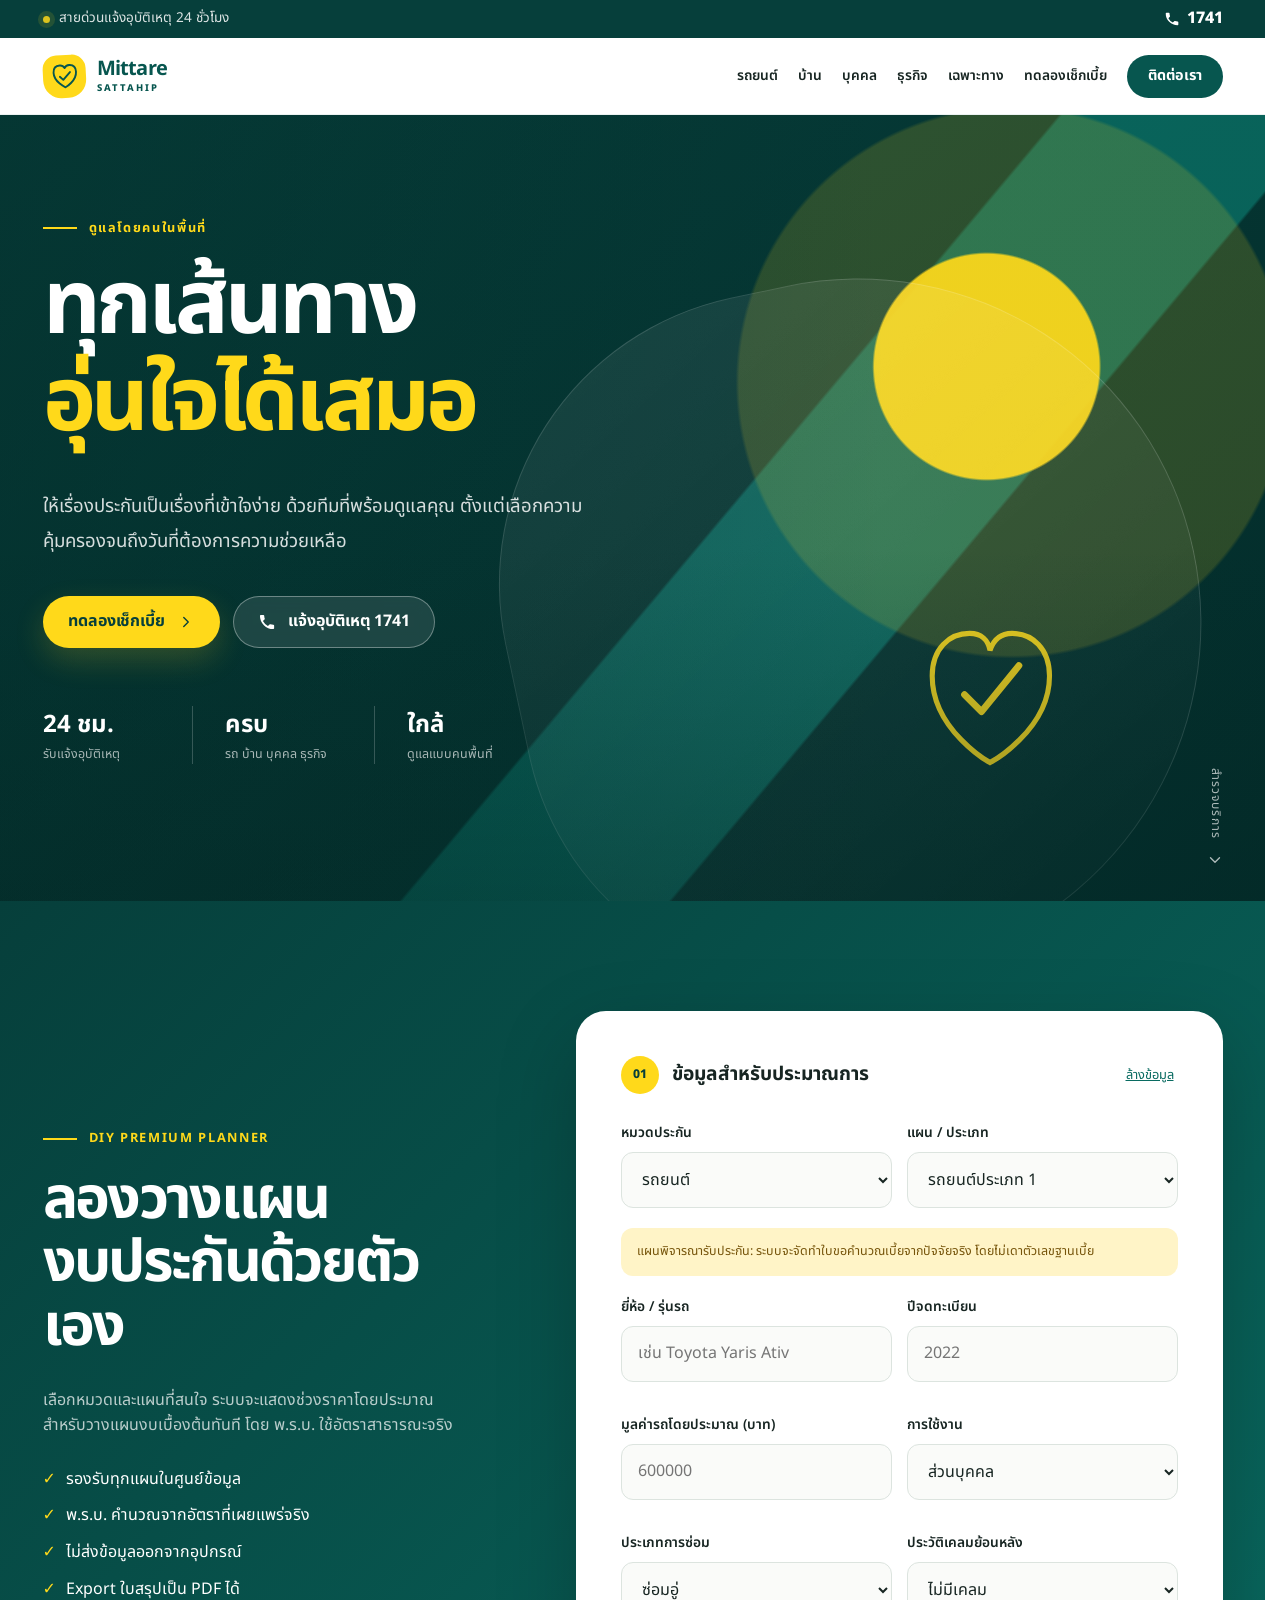
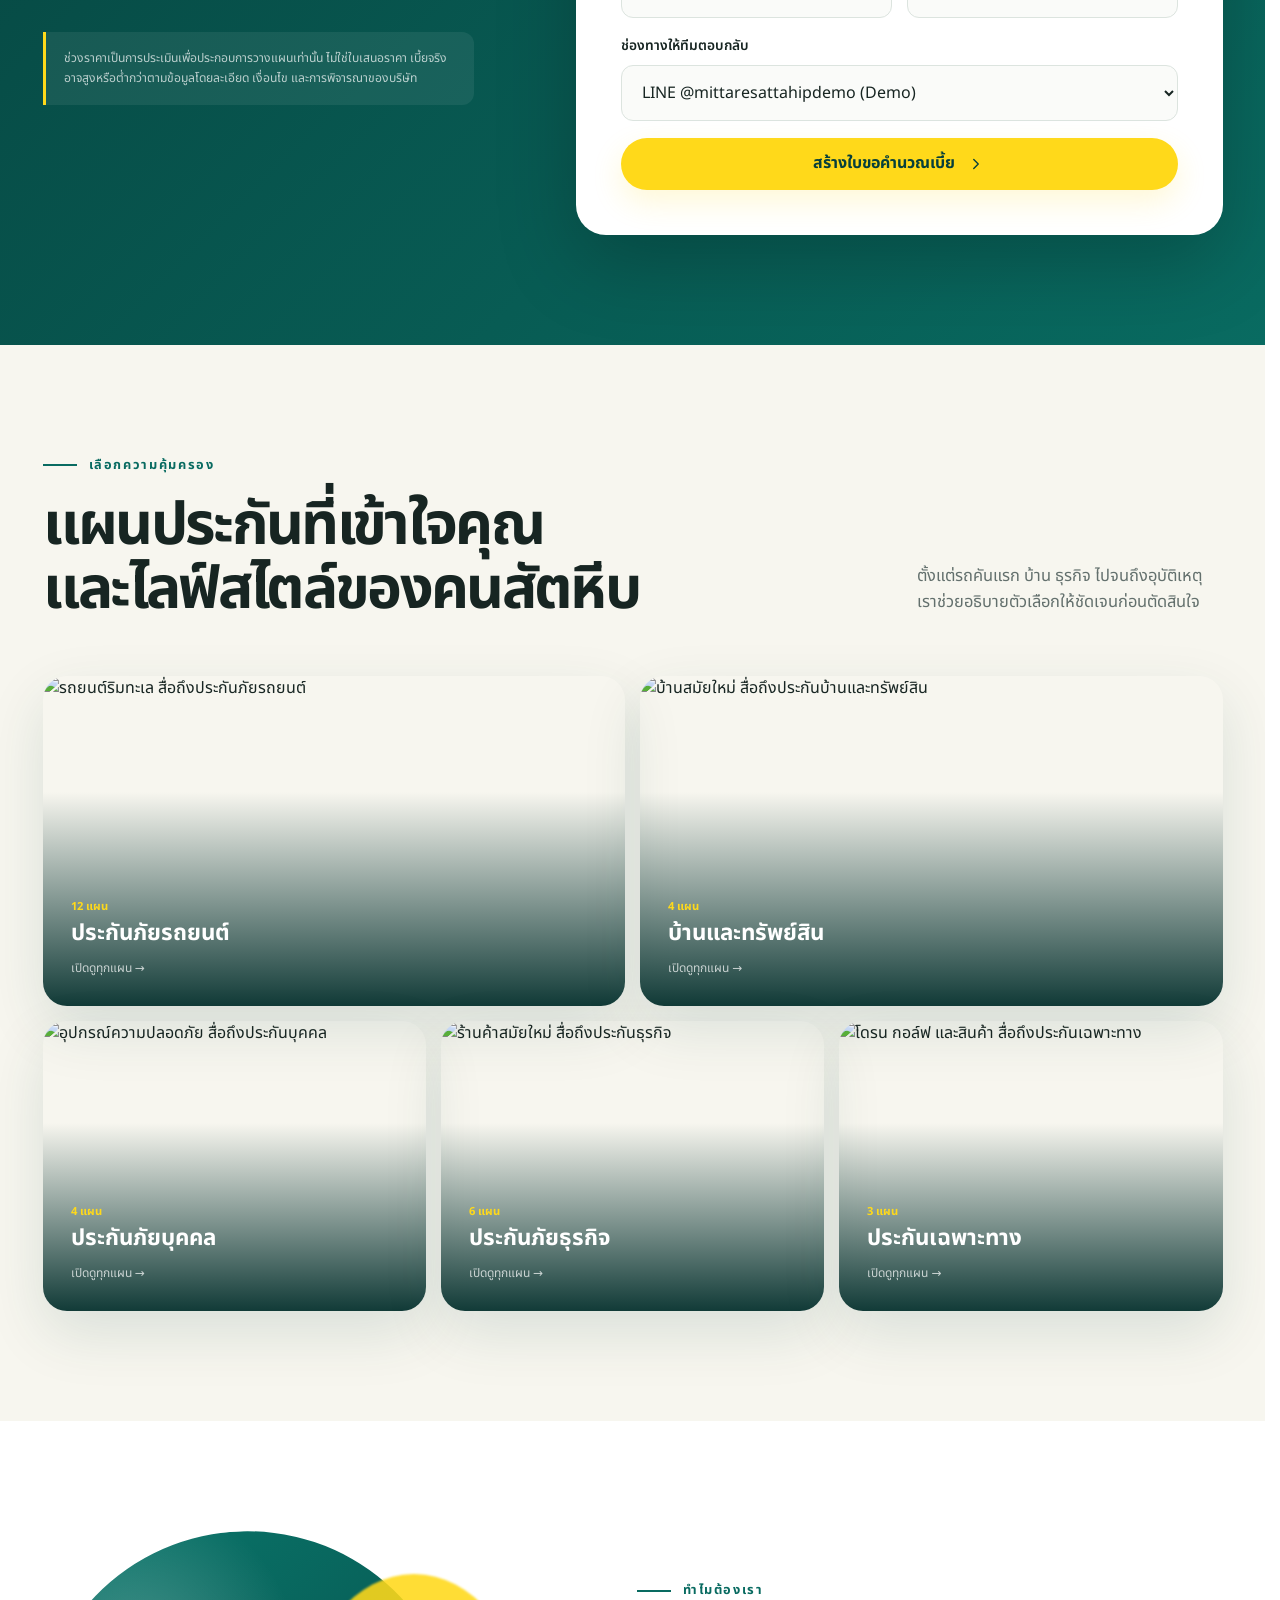
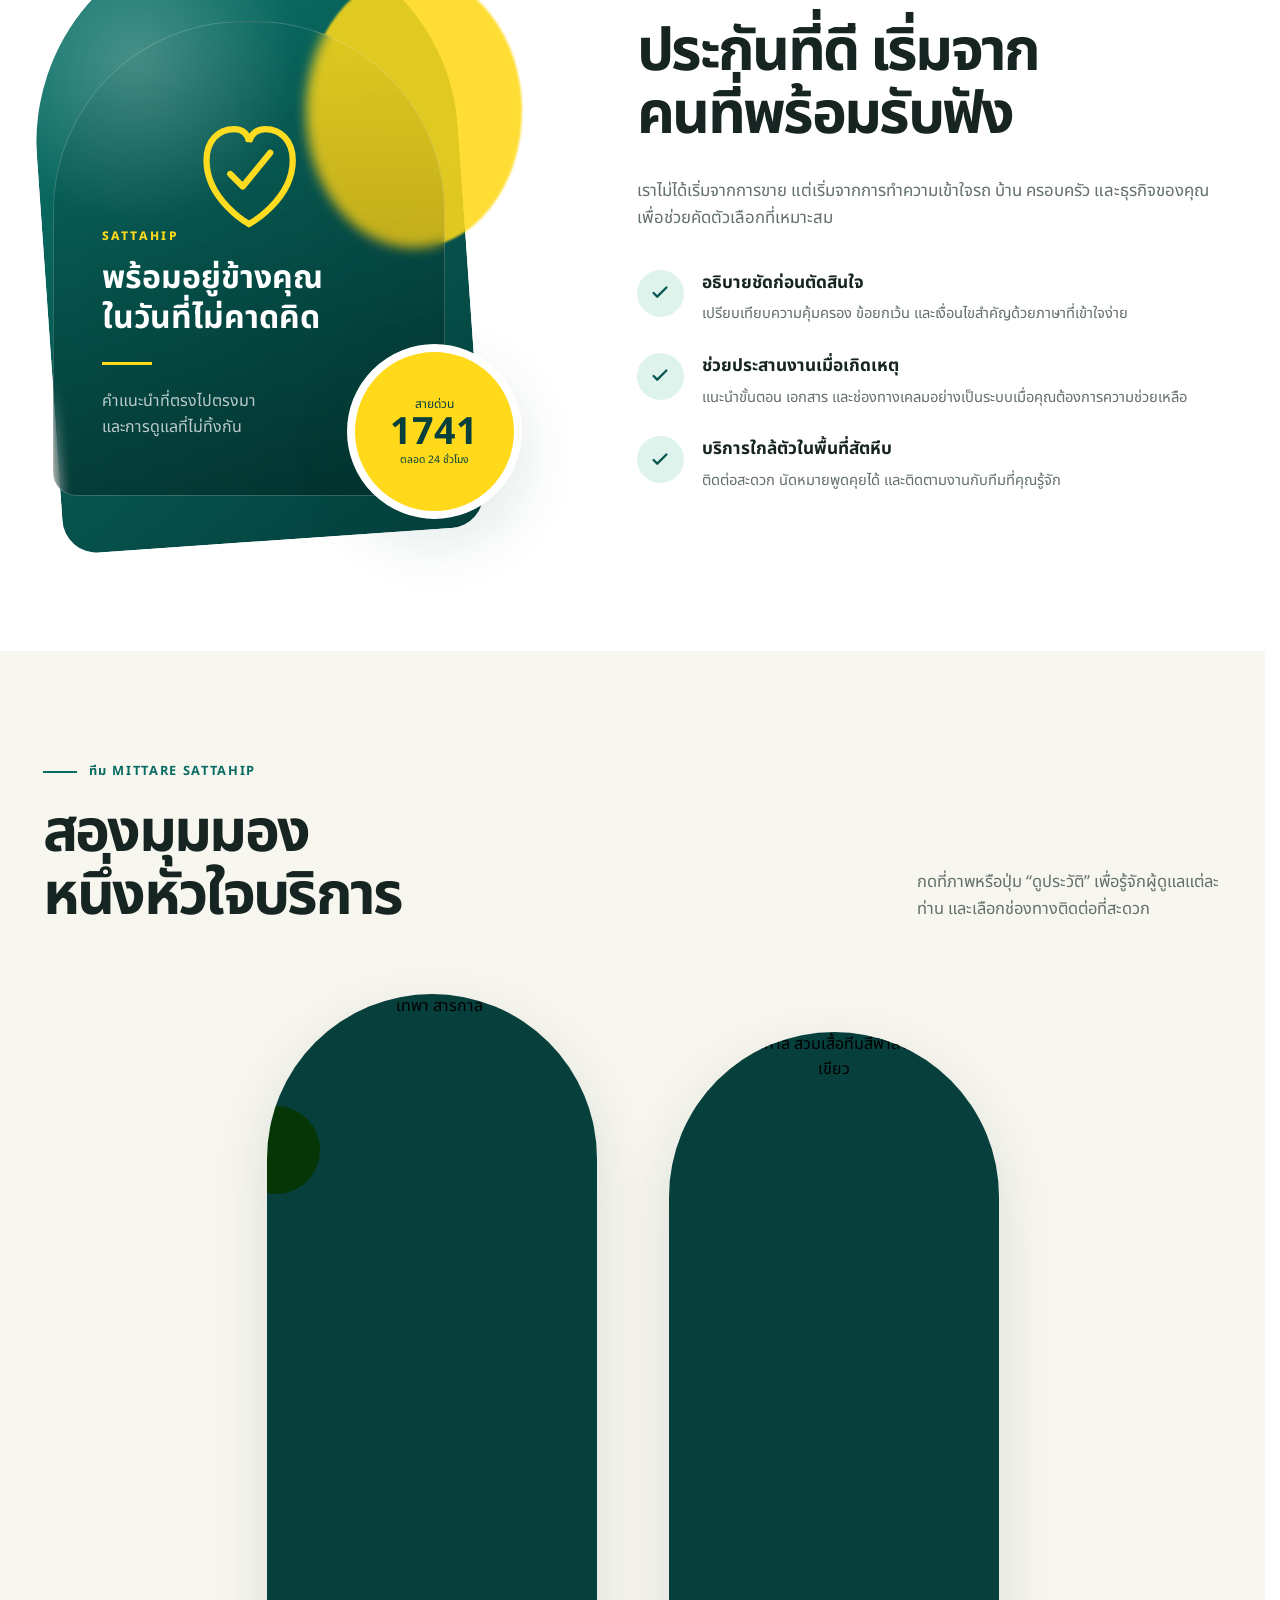
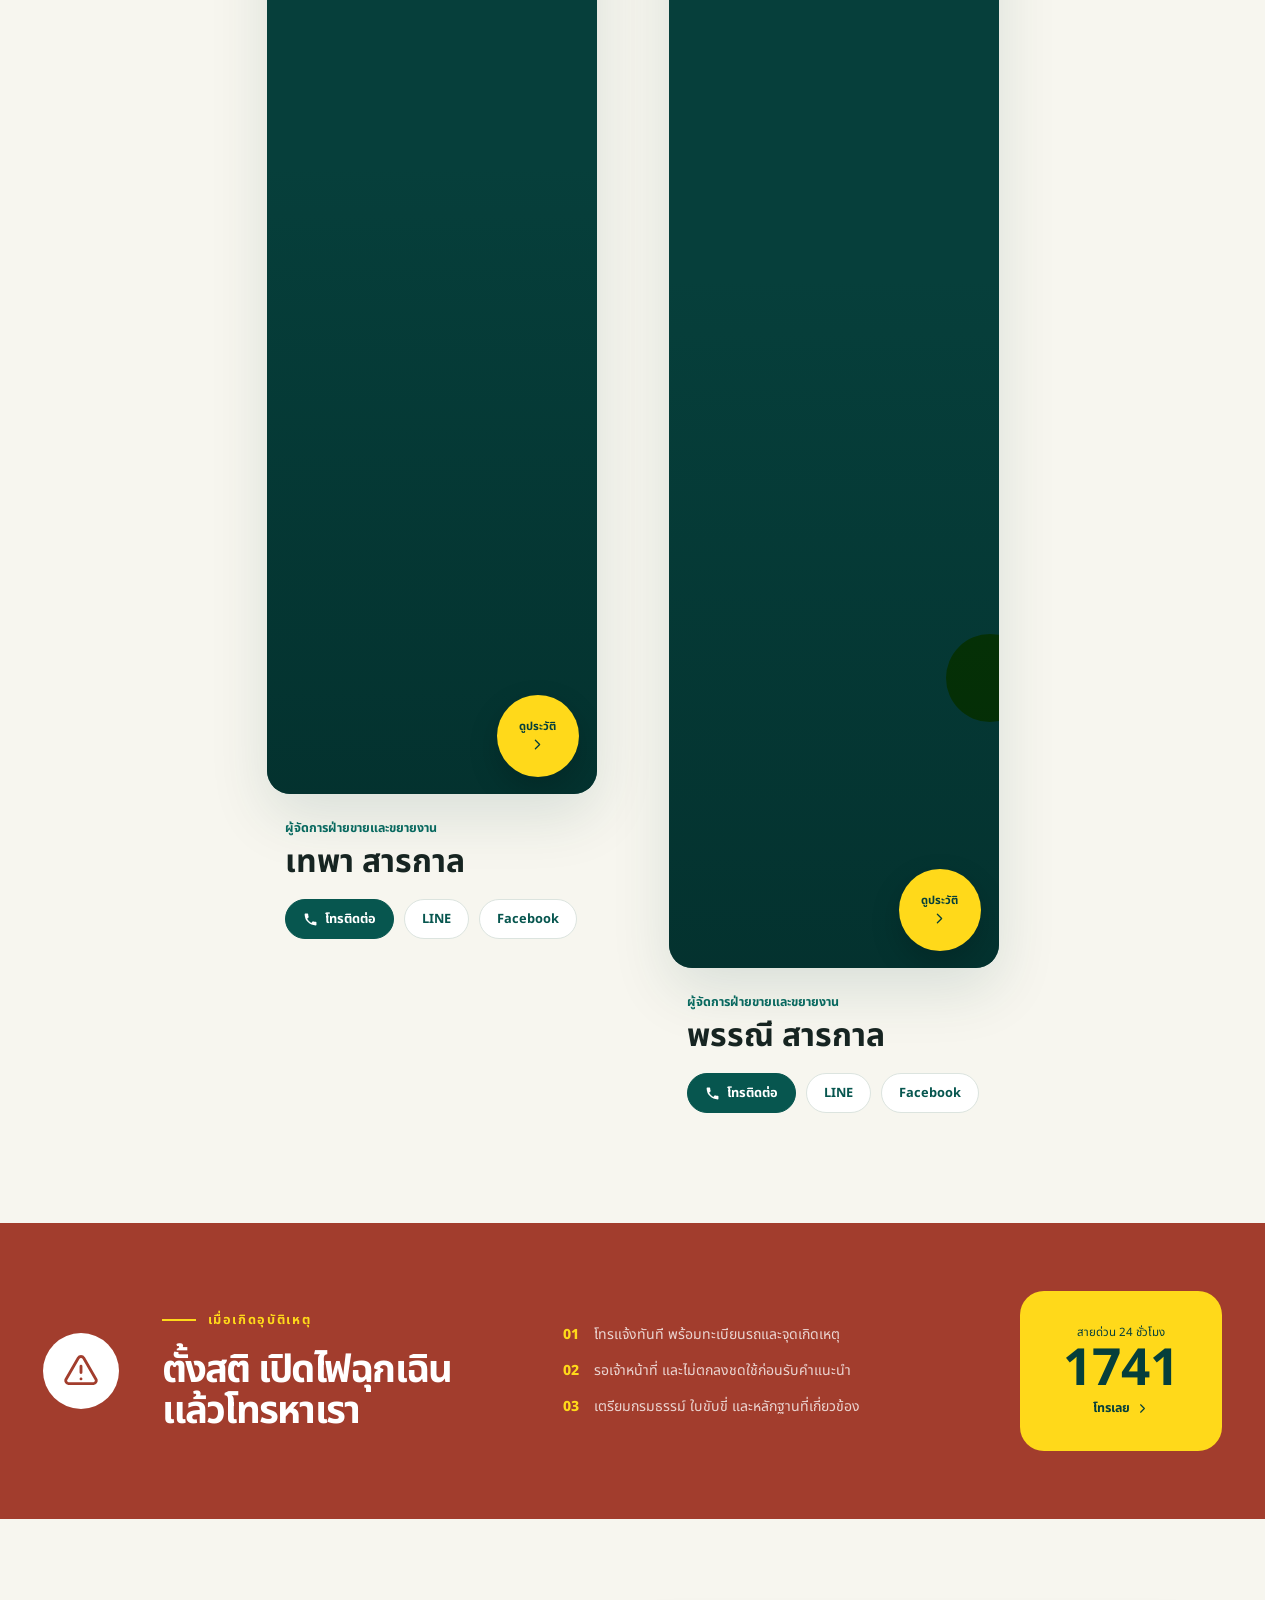
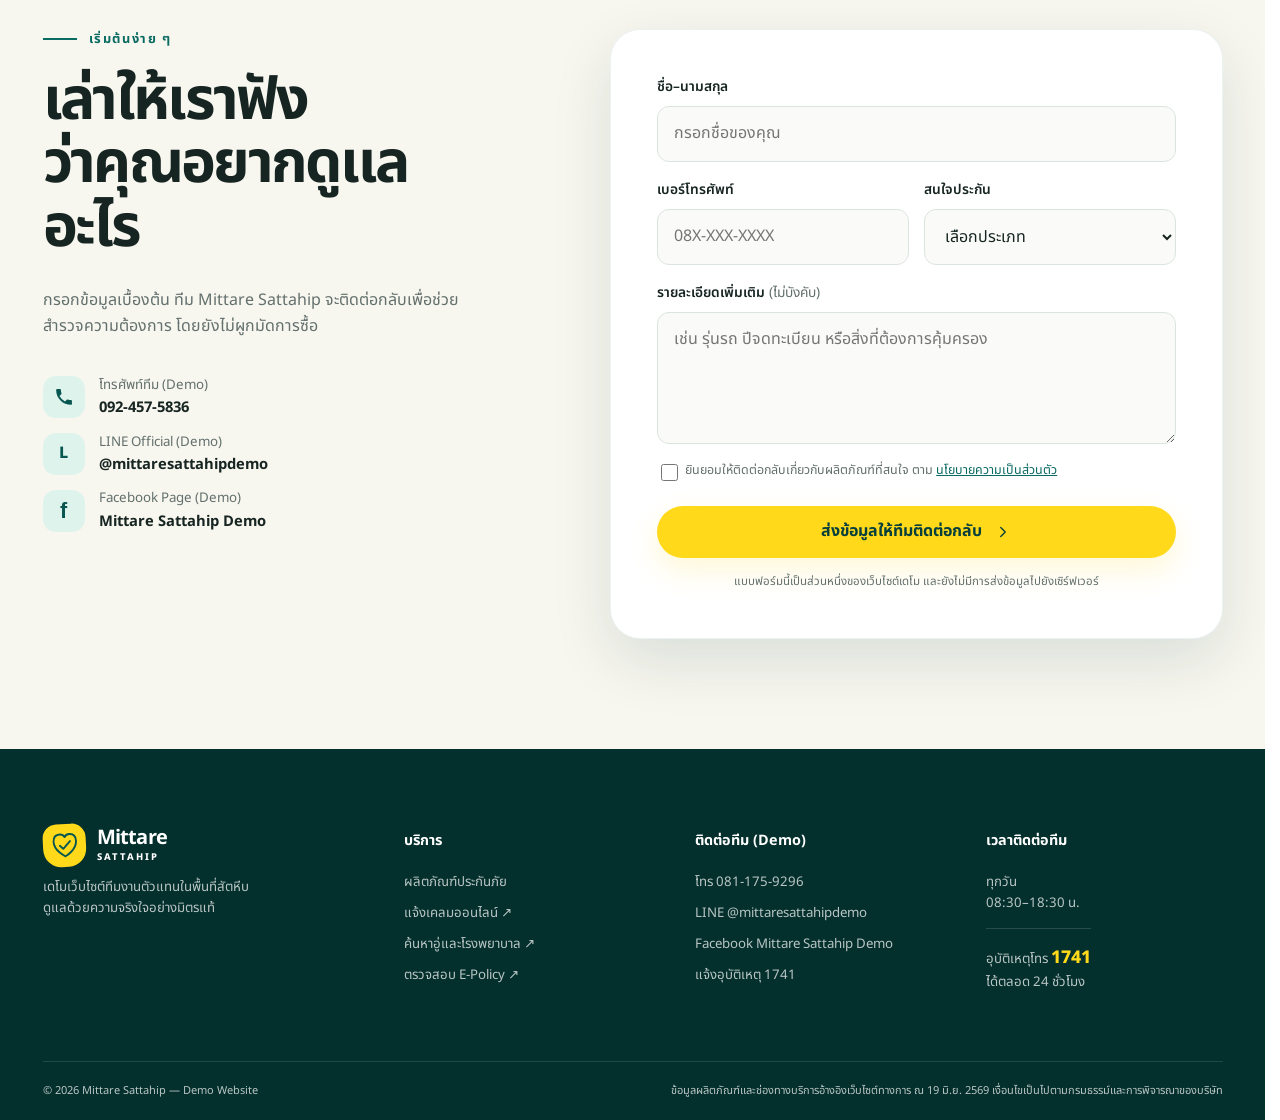
==== commit 3952ade7: "อัพเดทข้อมูลเบี้ยและเบอร์โทร" ====
--- a/index.html
+++ b/index.html
@@ -88,14 +88,14 @@
         <div class="premium-check__intro">
           <p class="eyebrow eyebrow--dark"><span></span> DIY Premium Planner</p>
           <h2 id="premium-title">ลองวางแผน<br>งบประกันด้วยตัวเอง</h2>
-          <p>เลือกหมวดและแผนที่สนใจ ระบบจะคำนวณอัตราจริงเมื่อมีตารางสาธารณะ หรือจัดทำใบขอคำนวณเบี้ยพร้อมข้อมูลครบถ้วนสำหรับแผนที่ต้องผ่านการพิจารณารับประกัน</p>
+          <p>เลือกหมวดและแผนที่สนใจ ระบบจะแสดงช่วงราคาโดยประมาณสำหรับวางแผนงบเบื้องต้นทันที โดย พ.ร.บ. ใช้อัตราสาธารณะจริง</p>
           <ul>
             <li>รองรับทุกแผนในศูนย์ข้อมูล</li>
             <li>พ.ร.บ. คำนวณจากอัตราที่เผยแพร่จริง</li>
             <li>ไม่ส่งข้อมูลออกจากอุปกรณ์</li>
             <li>Export ใบสรุปเป็น PDF ได้</li>
           </ul>
-          <p class="estimate-warning">ระบบจะไม่สร้างตัวเลขประมาณการสำหรับแผนที่บริษัทไม่ได้เผยแพร่ฐานเบี้ยสาธารณะ เพื่อป้องกันข้อมูลคลาดเคลื่อน แผนดังกล่าวจะแสดงสถานะ “รอใบเสนอราคา”</p>
+          <p class="estimate-warning">ช่วงราคาเป็นการประเมินเพื่อประกอบการวางแผนเท่านั้น ไม่ใช่ใบเสนอราคา เบี้ยจริงอาจสูงหรือต่ำกว่าตามข้อมูลโดยละเอียด เงื่อนไข และการพิจารณาของบริษัท</p>
         </div>
 
         <form class="premium-calculator" id="premium-calculator">
@@ -210,7 +210,7 @@
               <p>ผู้จัดการฝ่ายขายและขยายงาน</p>
               <h3>เทพา สารกาล</h3>
               <div class="leader-contact">
-                <a href="tel:08x-xxxx-xxxx" aria-label="โทรหาคุณเทพา เบอร์ Demo">
+                <a href="tel:092-457-5836" aria-label="โทรหาคุณเทพา เบอร์ Demo">
                   <svg aria-hidden="true" viewBox="0 0 24 24"><path d="M6.6 10.8a15.5 15.5 0 0 0 6.6 6.6l2.2-2.2c.3-.3.8-.4 1.2-.2 1.2.4 2.5.7 3.8.7.7 0 1.1.4 1.1 1.1v3.5c0 .7-.4 1.1-1.1 1.1A17.8 17.8 0 0 1 2.6 3.6c0-.7.4-1.1 1.1-1.1h3.5c.7 0 1.1.4 1.1 1.1 0 1.3.2 2.6.7 3.8.1.4 0 .9-.3 1.2l-2.1 2.2Z"/></svg>
                   โทรติดต่อ
                 </a>
@@ -229,7 +229,7 @@
               <p>ผู้จัดการฝ่ายขายและขยายงาน</p>
               <h3>พรรณี สารกาล</h3>
               <div class="leader-contact">
-                <a href="tel:08x-xxxx-xxxx" aria-label="โทรหาคุณพรรณี เบอร์ Demo">
+                <a href="tel:081-175-9296" aria-label="โทรหาคุณพรรณี เบอร์ Demo">
                   <svg aria-hidden="true" viewBox="0 0 24 24"><path d="M6.6 10.8a15.5 15.5 0 0 0 6.6 6.6l2.2-2.2c.3-.3.8-.4 1.2-.2 1.2.4 2.5.7 3.8.7.7 0 1.1.4 1.1 1.1v3.5c0 .7-.4 1.1-1.1 1.1A17.8 17.8 0 0 1 2.6 3.6c0-.7.4-1.1 1.1-1.1h3.5c.7 0 1.1.4 1.1 1.1 0 1.3.2 2.6.7 3.8.1.4 0 .9-.3 1.2l-2.1 2.2Z"/></svg>
                   โทรติดต่อ
                 </a>
@@ -271,9 +271,9 @@
           <h2 id="quote-title">เล่าให้เราฟัง<br>ว่าคุณอยากดูแลอะไร</h2>
           <p>กรอกข้อมูลเบื้องต้น ทีม Mittare Sattahip จะติดต่อกลับเพื่อช่วยสำรวจความต้องการ โดยยังไม่ผูกมัดการซื้อ</p>
           <div class="contact-cards">
-            <a href="tel:0812345678">
+            <a href="tel:092-457-5836">
               <span><svg aria-hidden="true" viewBox="0 0 24 24"><path d="M6.6 10.8a15.5 15.5 0 0 0 6.6 6.6l2.2-2.2c.3-.3.8-.4 1.2-.2 1.2.4 2.5.7 3.8.7.7 0 1.1.4 1.1 1.1v3.5c0 .7-.4 1.1-1.1 1.1A17.8 17.8 0 0 1 2.6 3.6c0-.7.4-1.1 1.1-1.1h3.5c.7 0 1.1.4 1.1 1.1 0 1.3.2 2.6.7 3.8.1.4 0 .9-.3 1.2l-2.1 2.2Z"/></svg></span>
-              <div><small>โทรศัพท์ทีม (Demo)</small><strong>08x-xxx-xxxx</strong></div>
+              <div><small>โทรศัพท์ทีม (Demo)</small><strong>092-457-5836</strong></div>
             </a>
             <a href="https://line.me/R/ti/p/@mittaresattahipdemo" target="_blank" rel="noopener">
               <span class="social-symbol" aria-hidden="true">L</span>
@@ -340,7 +340,7 @@
         <p id="profile-summary"></p>
         <div class="profile-highlights" id="profile-highlights"></div>
         <div class="leader-contact leader-contact--dialog">
-          <a id="profile-phone" href="tel:08x-xxxx-xxxx">โทรติดต่อ</a>
+          <a id="profile-phone" href="tel:081-175-9296">โทรติดต่อ</a>
           <a id="profile-line" href="https://line.me/R/ti/p/@mittaresattahipdemo" target="_blank" rel="noopener">LINE</a>
           <a id="profile-facebook" href="https://www.facebook.com/phrrni.sar.kal.mitrth.prakan.phay" target="_blank" rel="noopener">Facebook</a>
         </div>
@@ -415,7 +415,7 @@
       <footer class="summary-footer">
         <div>
           <strong>Mittare Sattahip</strong>
-          <span>สอบถามทีม Demo 08x-xxxx-xxxx · LINE @mittaresattahipdemo · แจ้งอุบัติเหตุ 1741</span>
+          <span>สอบถามทีม Demo 081-175-9296 · LINE @mittaresattahipdemo · แจ้งอุบัติเหตุ 1741</span>
         </div>
         <button class="button button--dark" id="export-pdf" type="button">
           Export เป็น PDF
@@ -445,7 +445,7 @@
       </div>
       <div>
         <h3>ติดต่อทีม (Demo)</h3>
-        <a href="tel:0812345678">โทร 081-234-5678</a>
+        <a href="tel:081-175-9296">โทร 081-175-9296</a>
         <a href="https://line.me/R/ti/p/@mittaresattahipdemo" target="_blank" rel="noopener">LINE @mittaresattahipdemo</a>
         <a href="https://www.facebook.com/mittaresattahipdemo" target="_blank" rel="noopener">Facebook Mittare Sattahip Demo</a>
         <a href="tel:1741">แจ้งอุบัติเหตุ 1741</a>
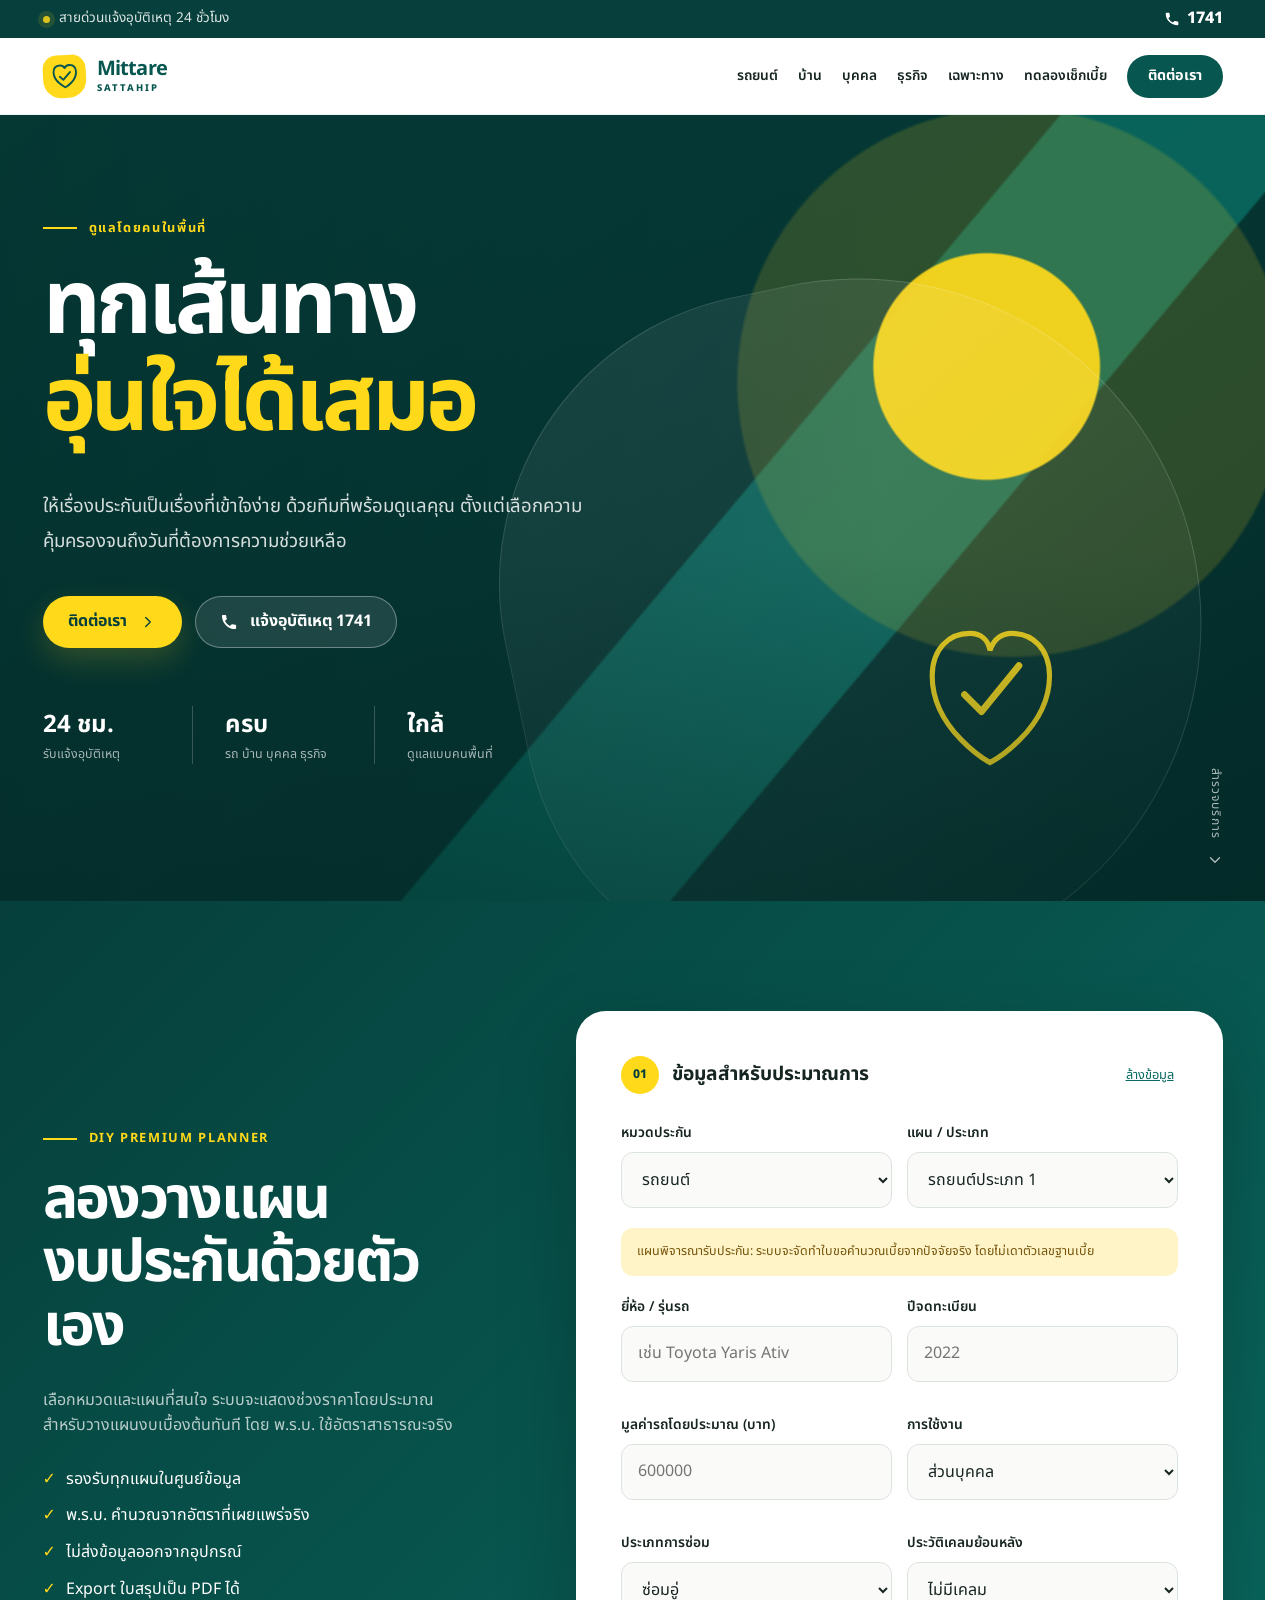
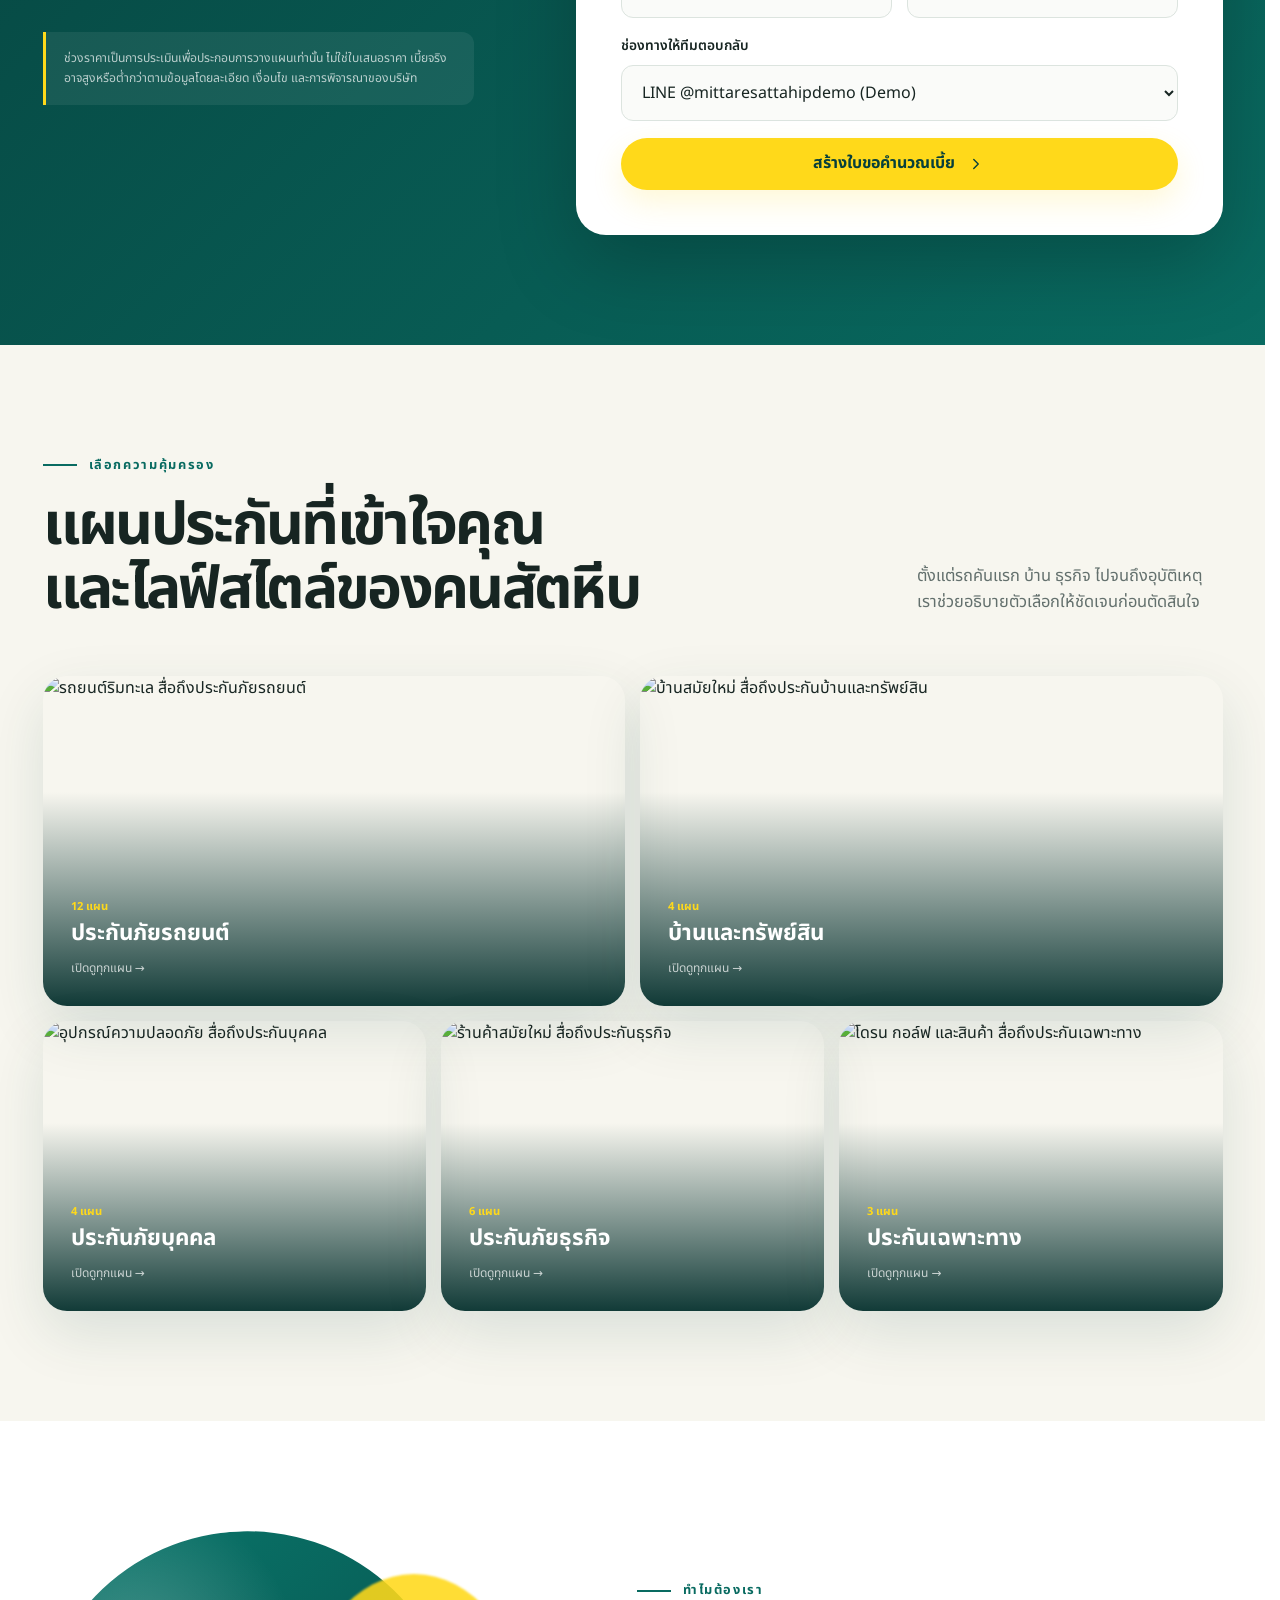
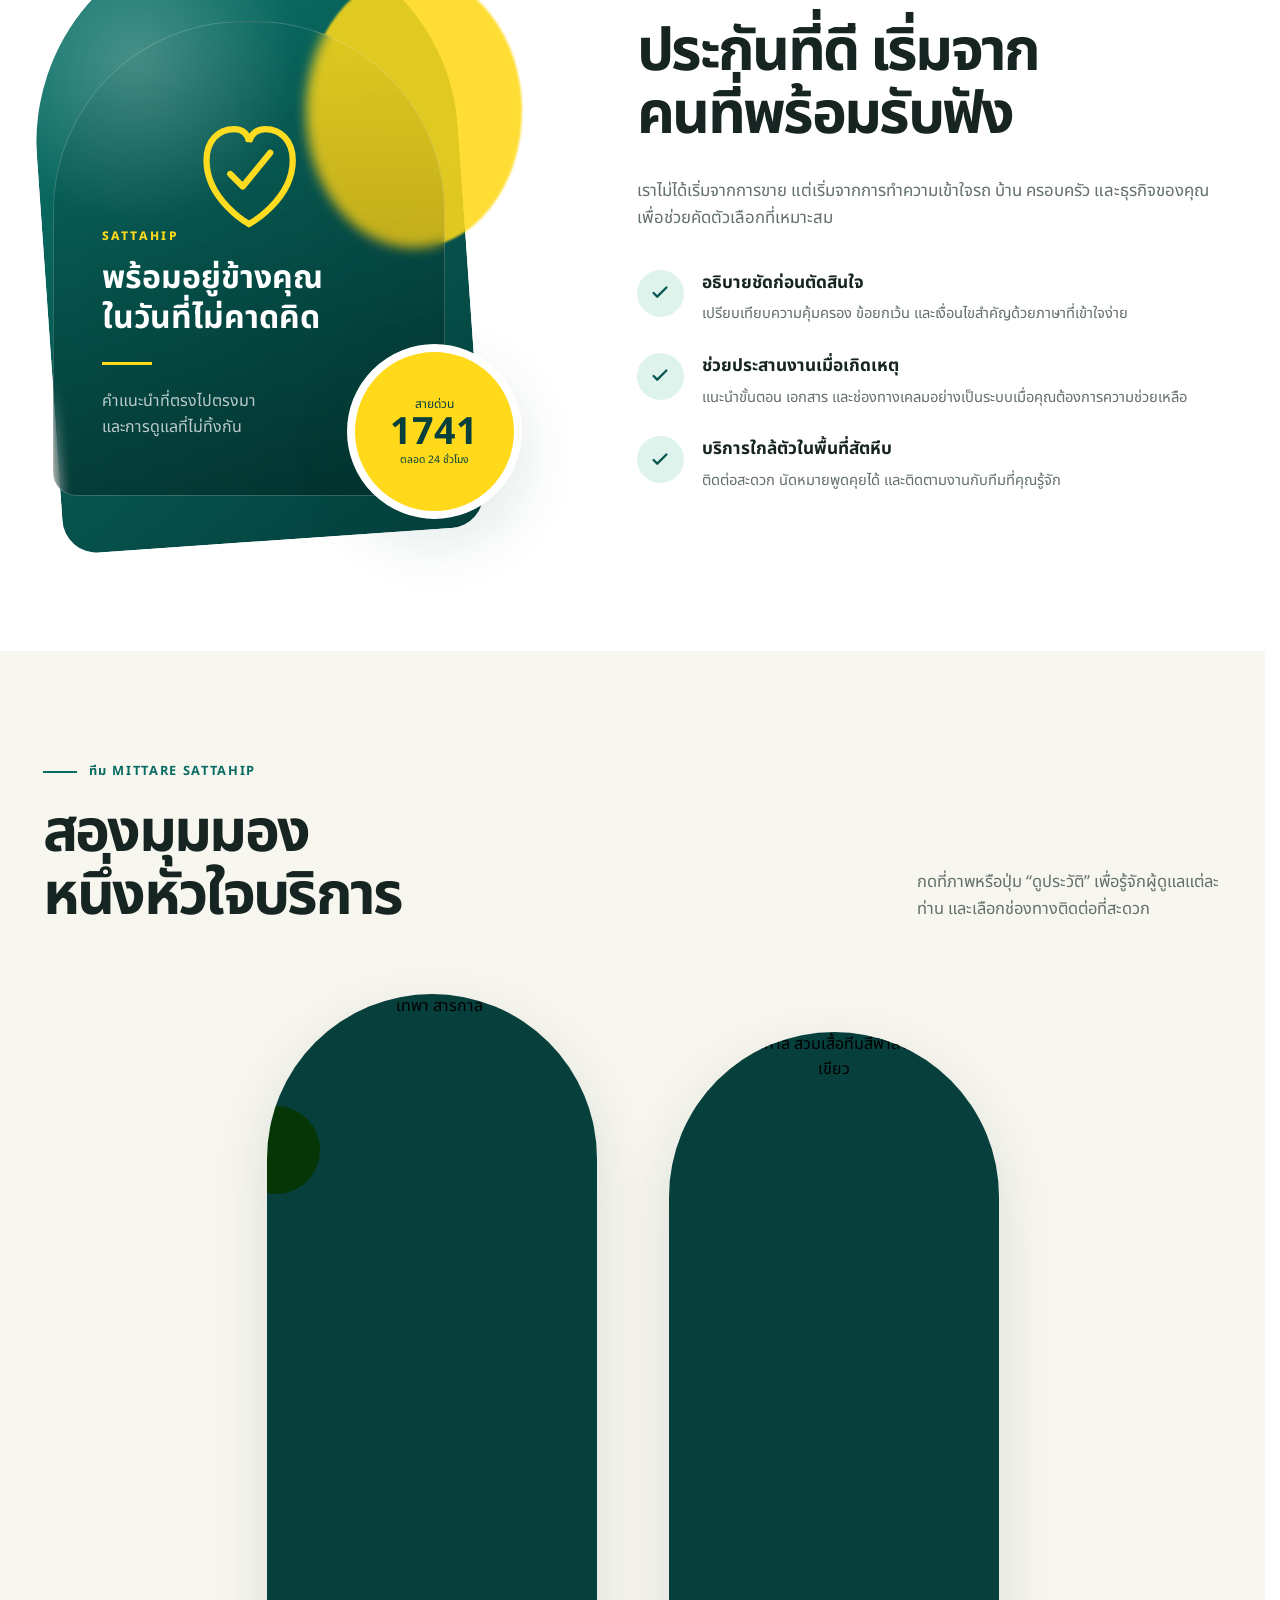
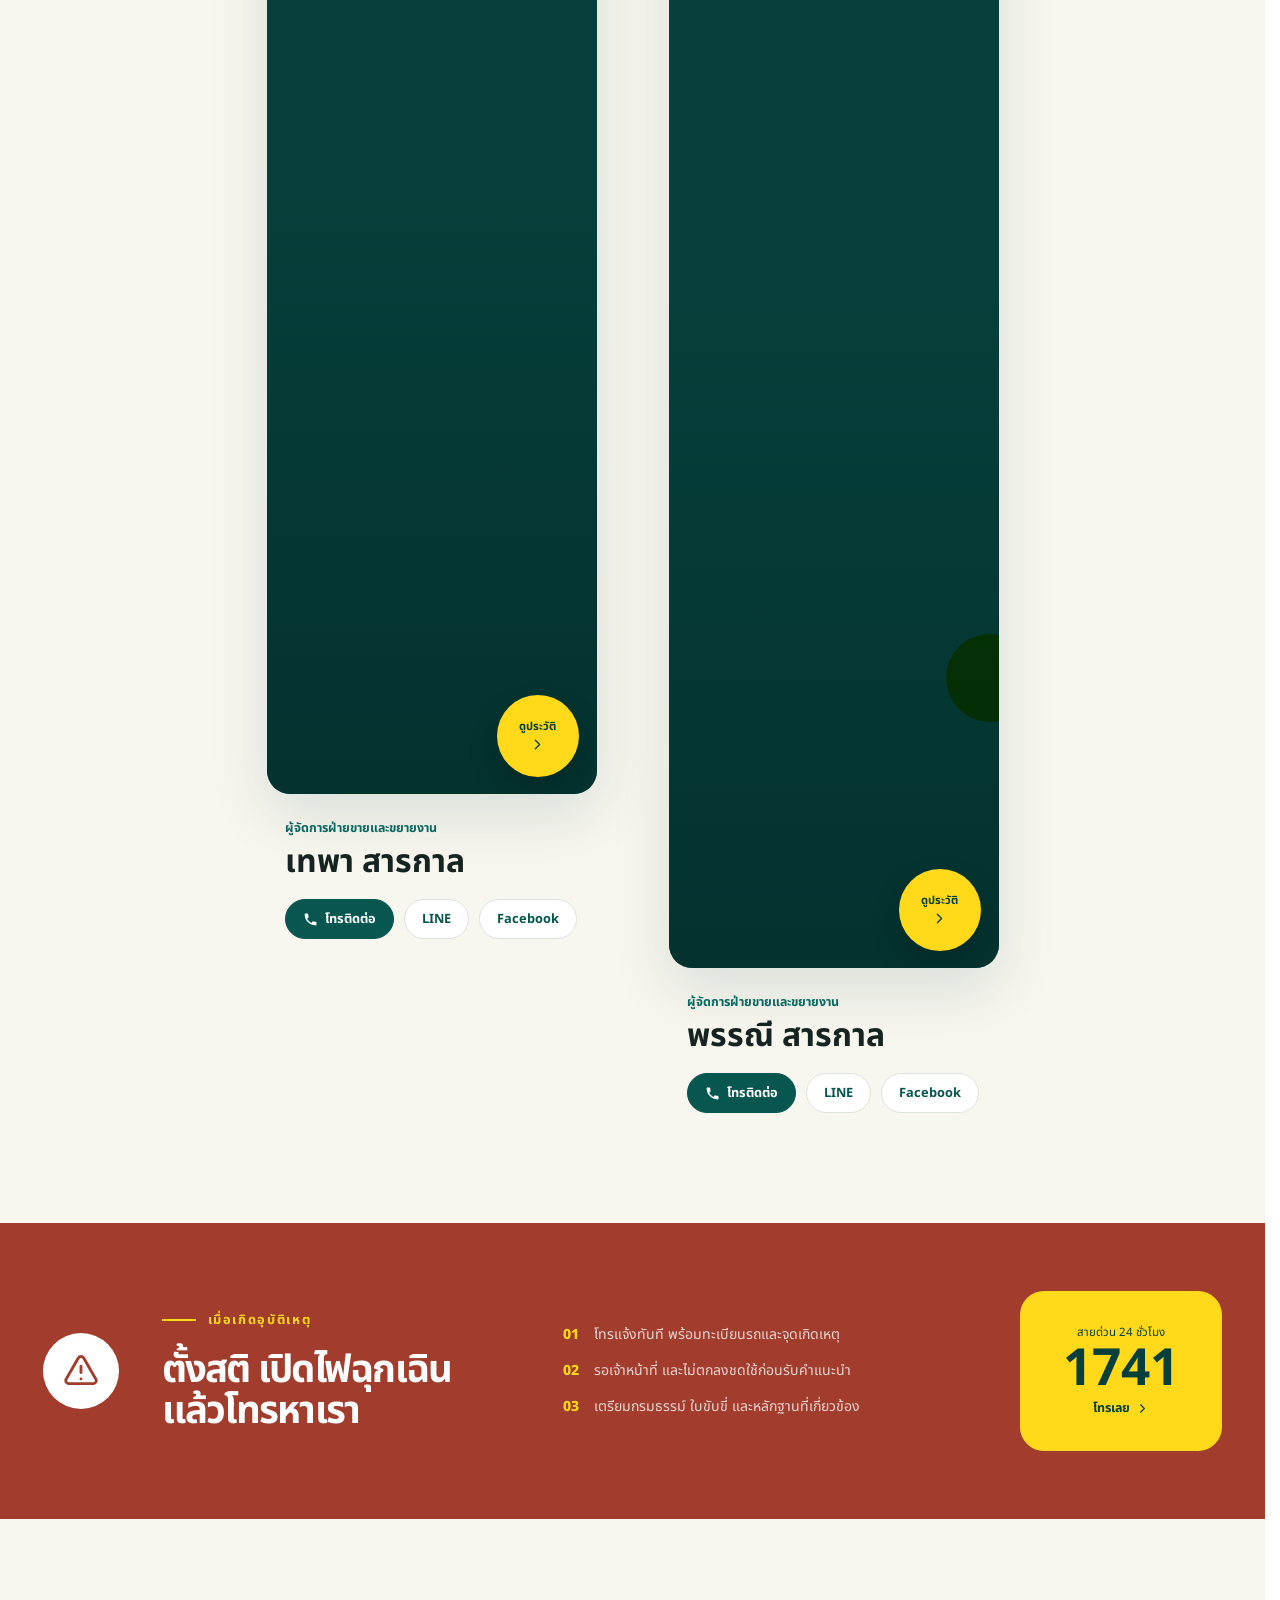
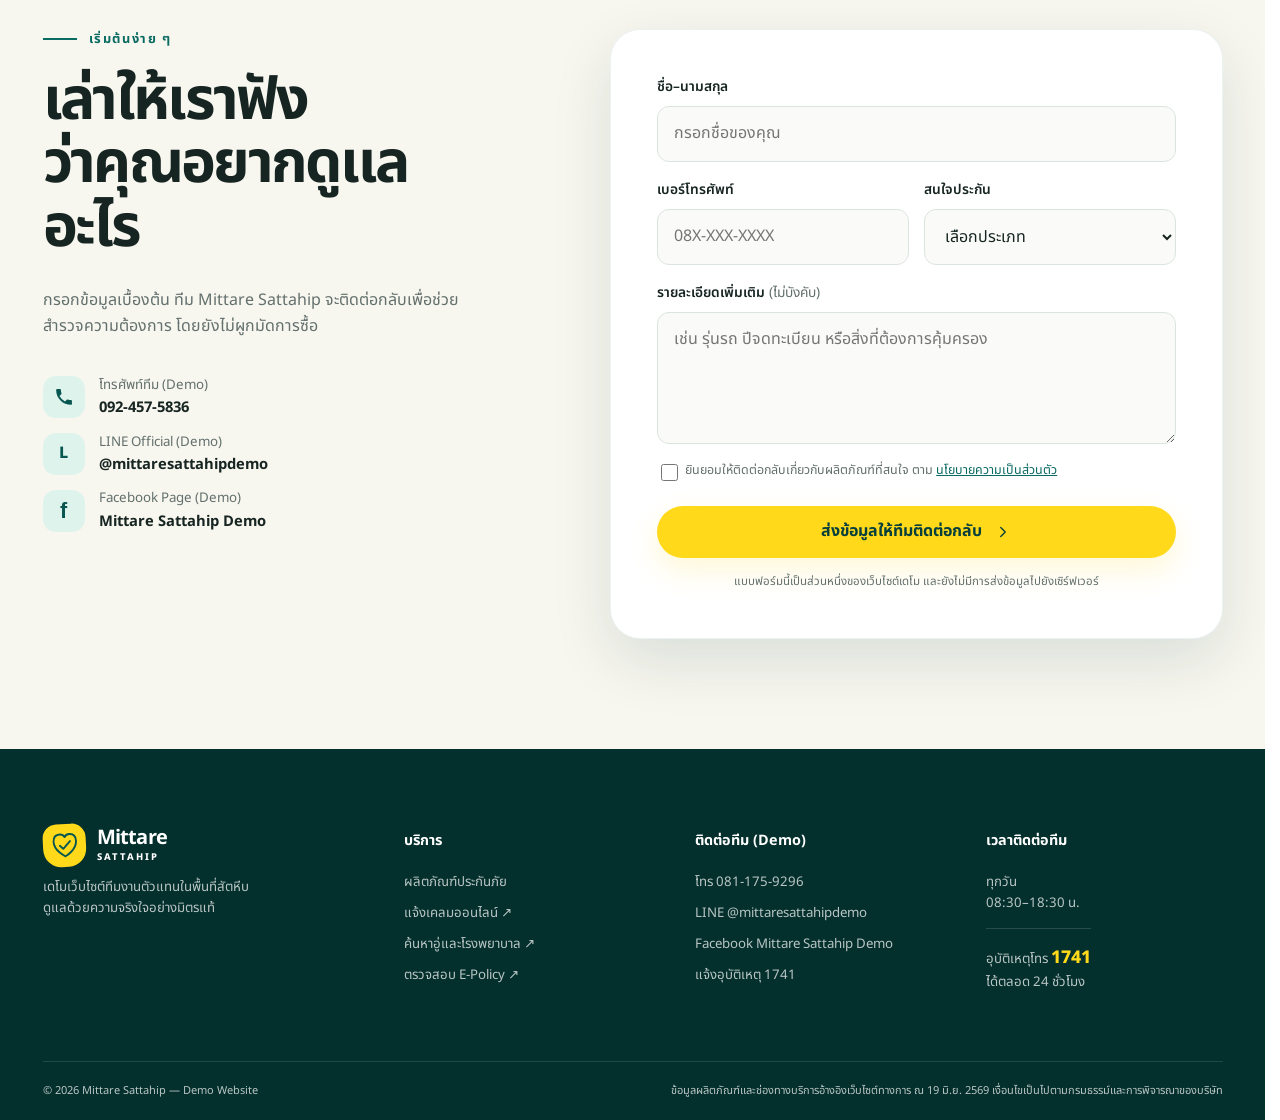
==== commit f5ca7913: "ล่าสุด" ====
--- a/index.html
+++ b/index.html
@@ -63,7 +63,7 @@
         <p class="hero__lead">ให้เรื่องประกันเป็นเรื่องที่เข้าใจง่าย ด้วยทีมที่พร้อมดูแลคุณ ตั้งแต่เลือกความคุ้มครองจนถึงวันที่ต้องการความช่วยเหลือ</p>
         <div class="hero__actions">
           <a class="button button--primary" href="#quote">
-            ทดลองเช็กเบี้ย
+            ติดต่อเรา
             <svg aria-hidden="true" viewBox="0 0 24 24"><path d="m9 18 6-6-6-6"/></svg>
           </a>
           <a class="button button--glass" href="tel:1741">
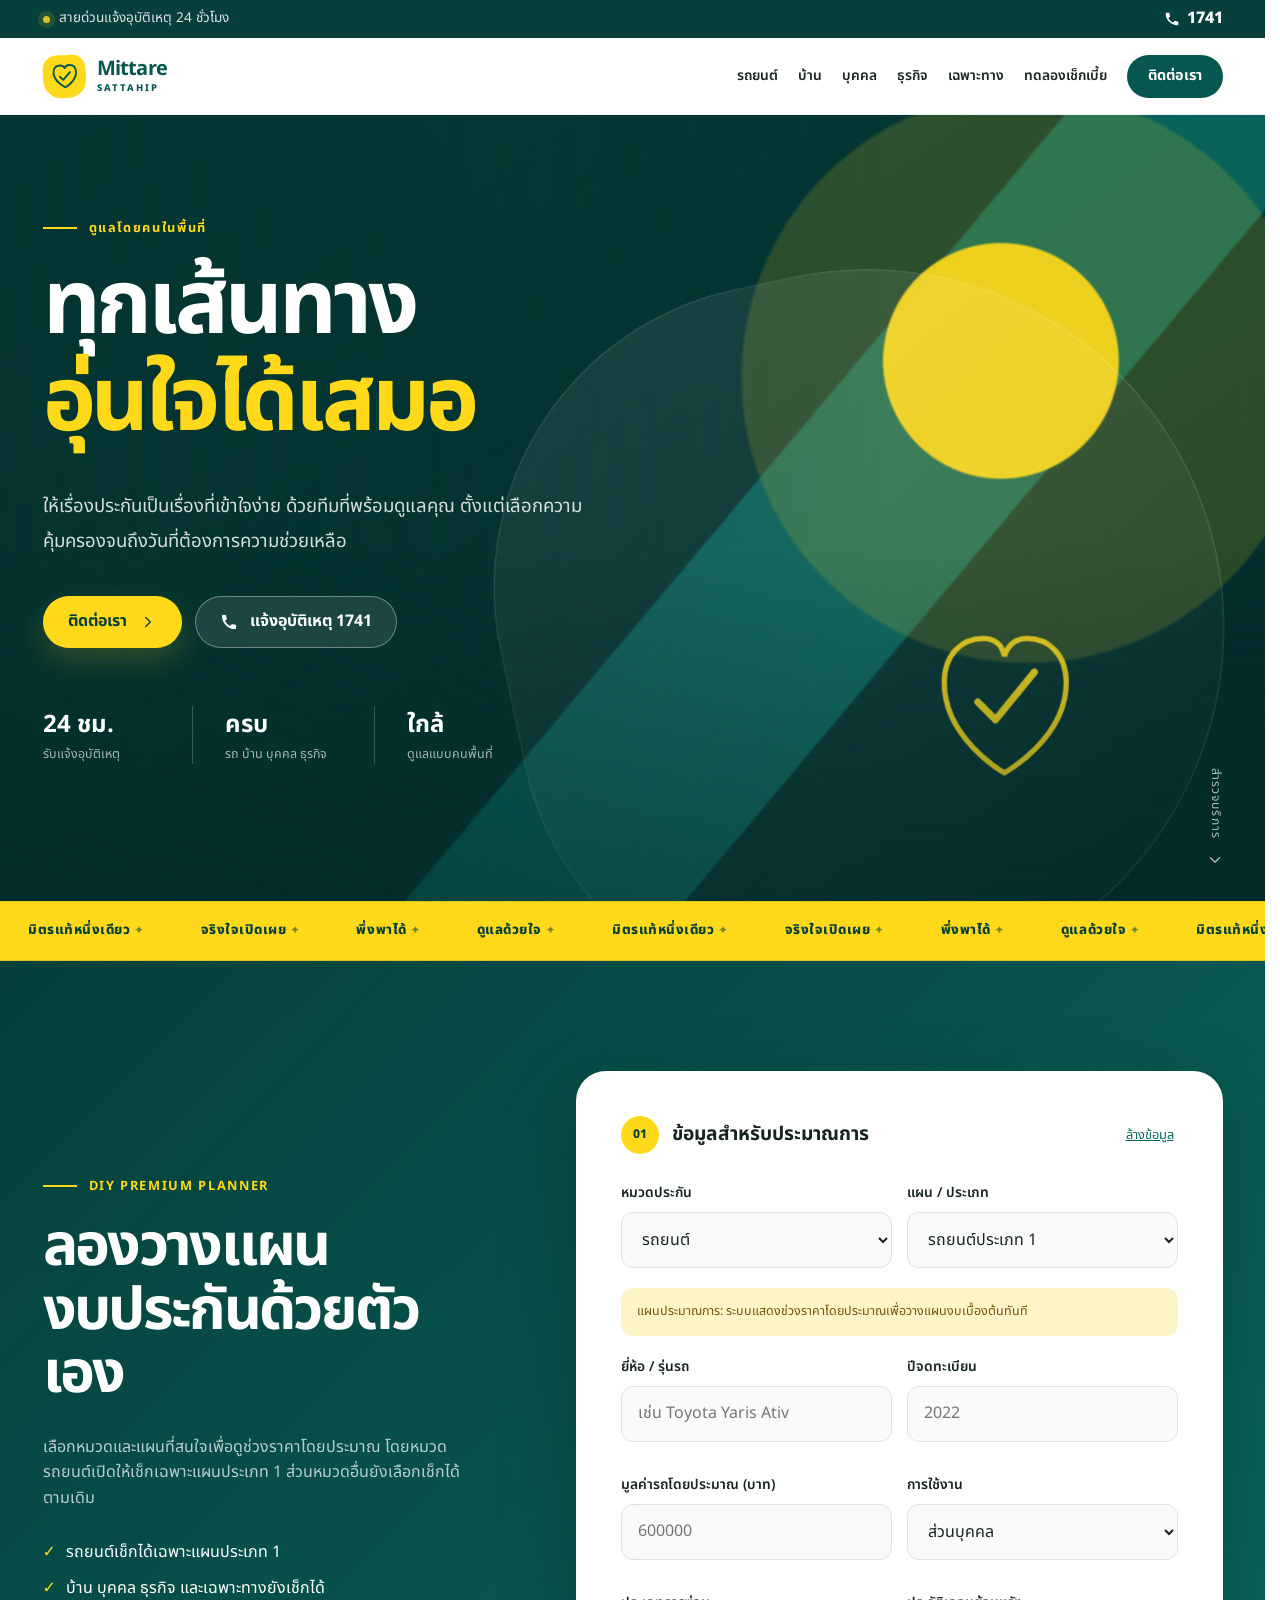
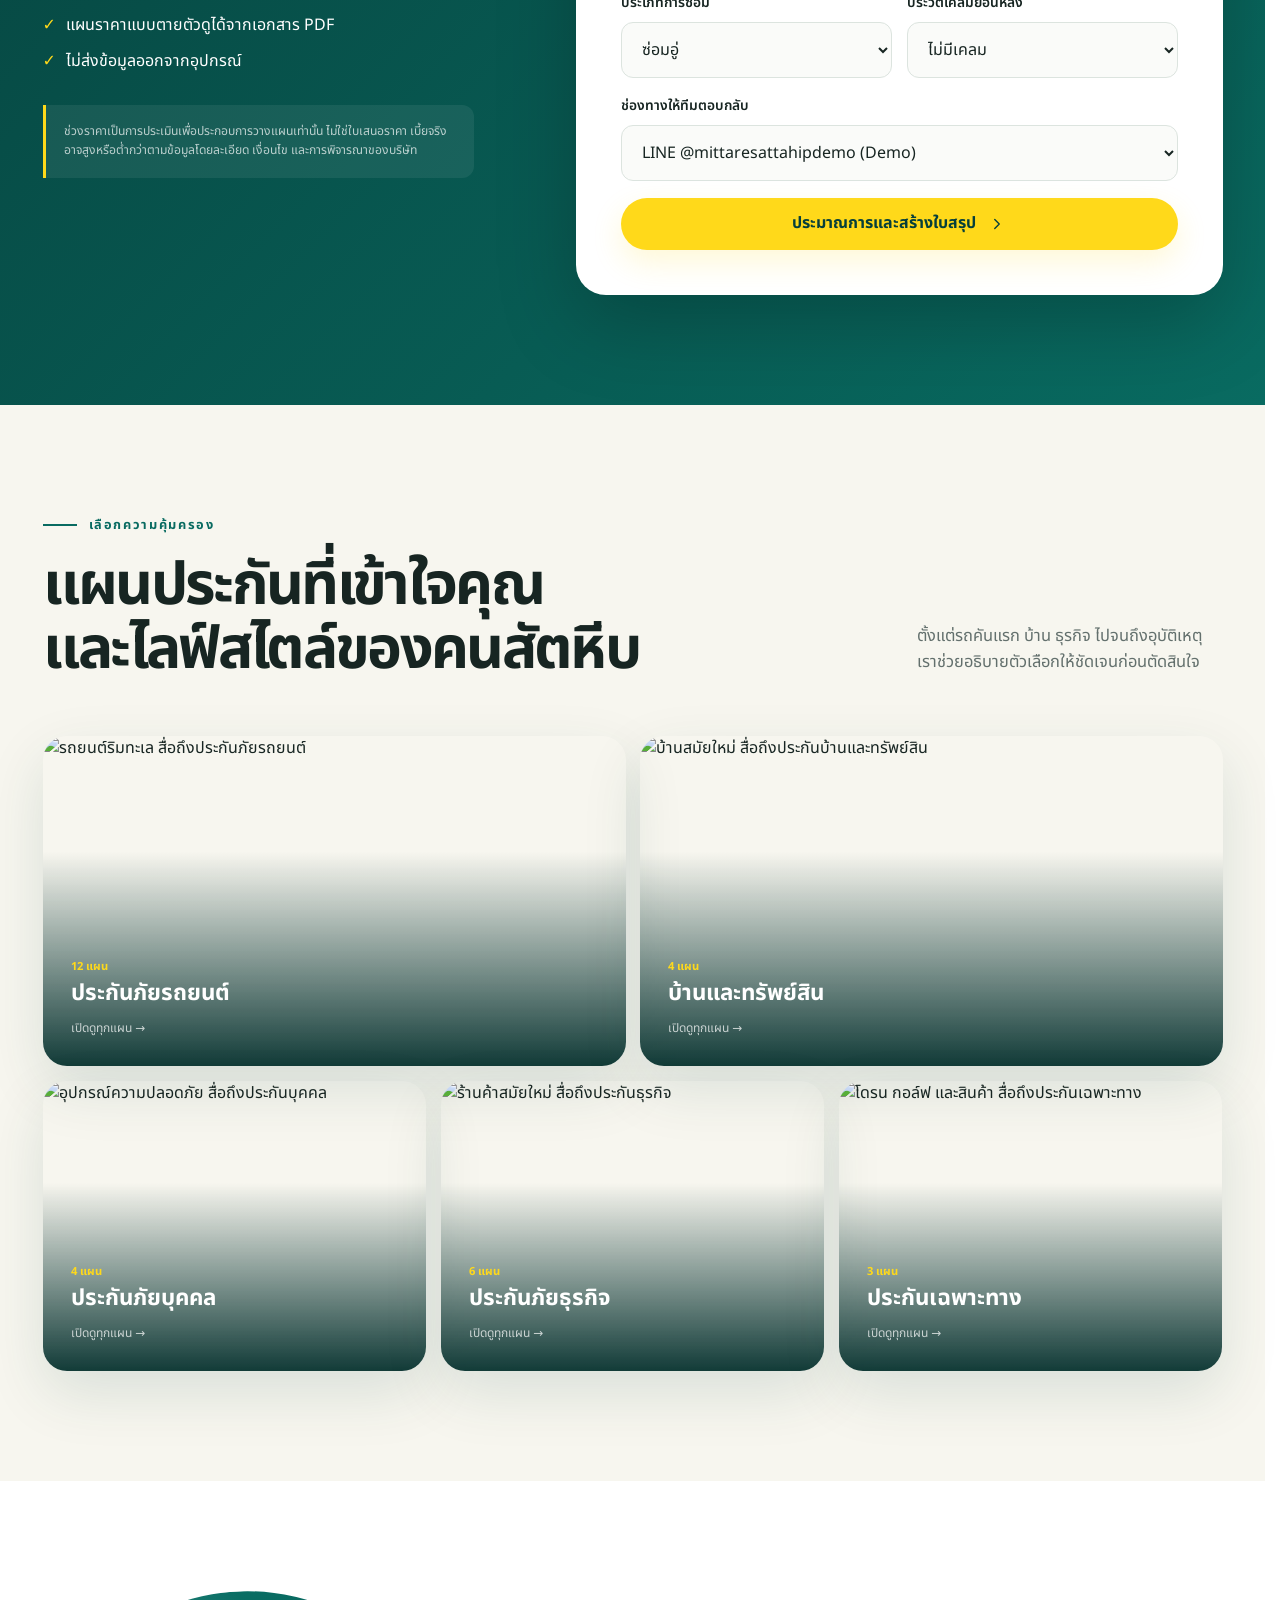
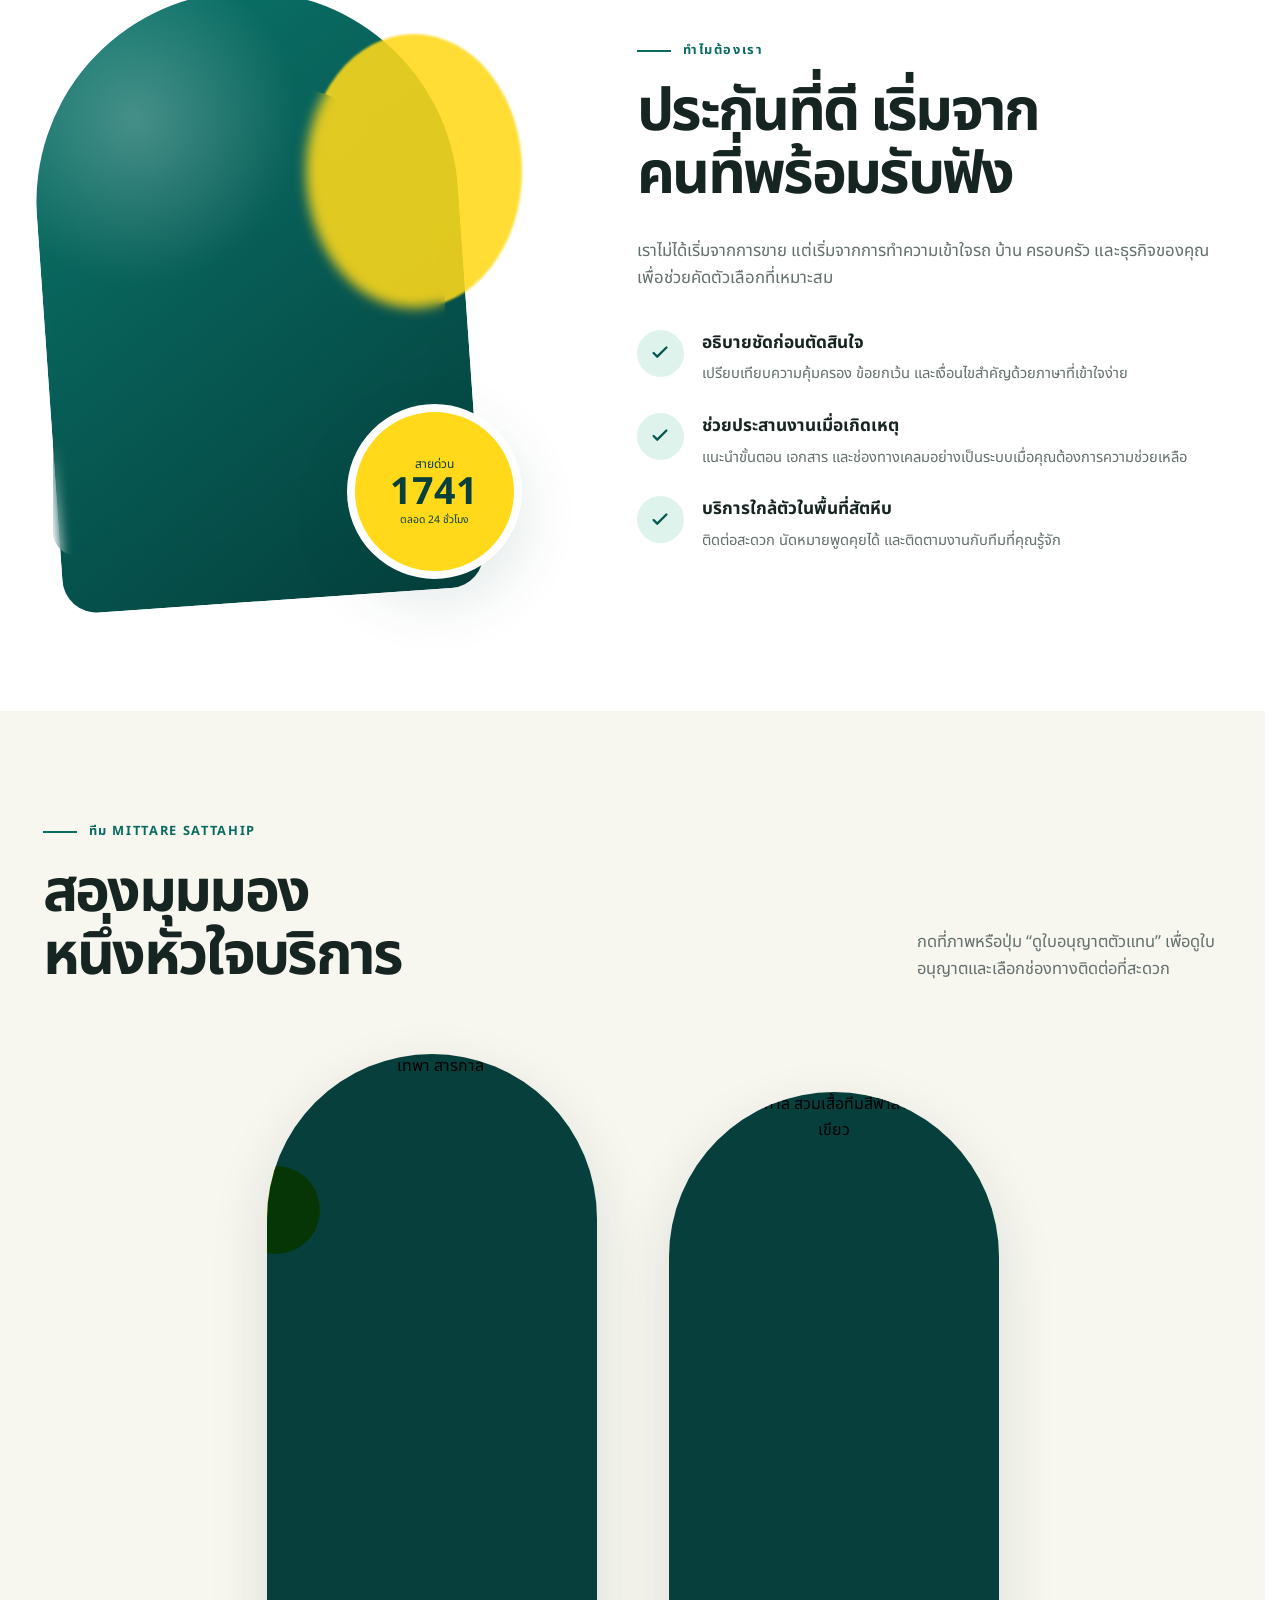
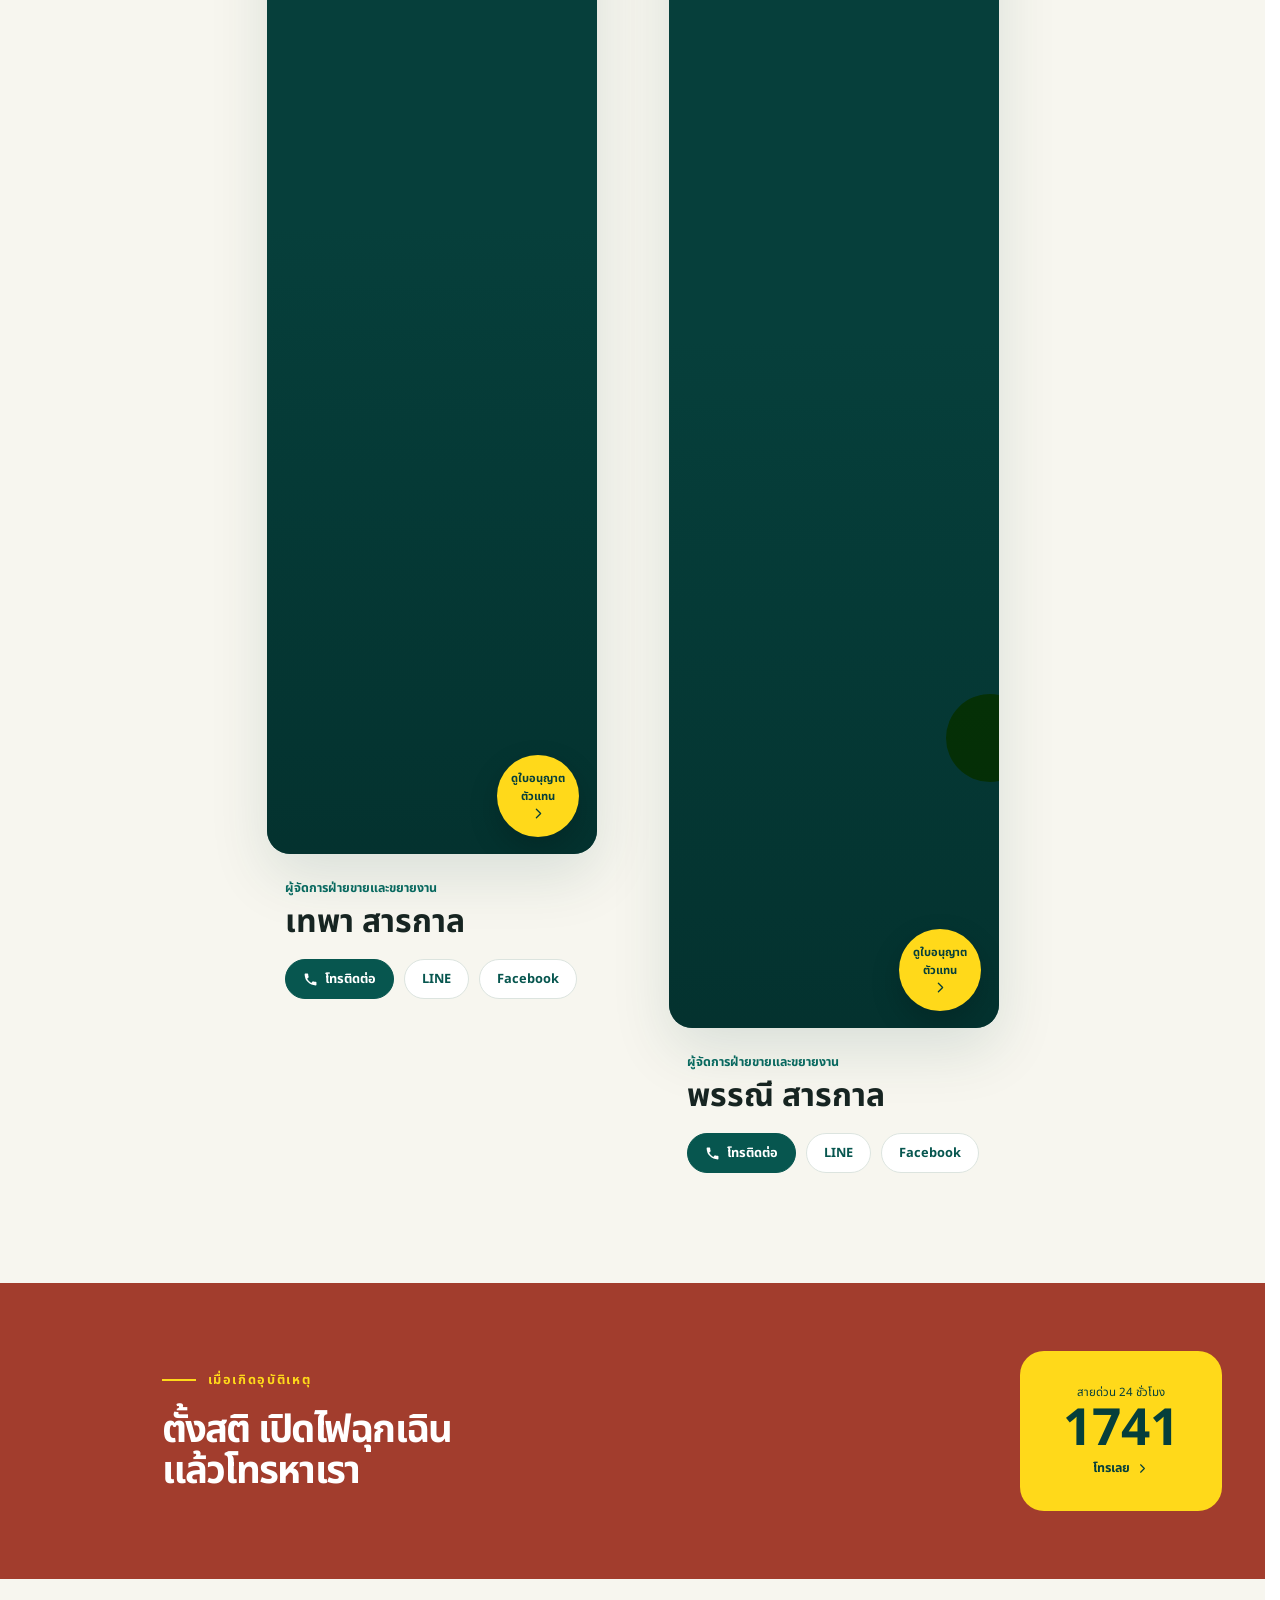
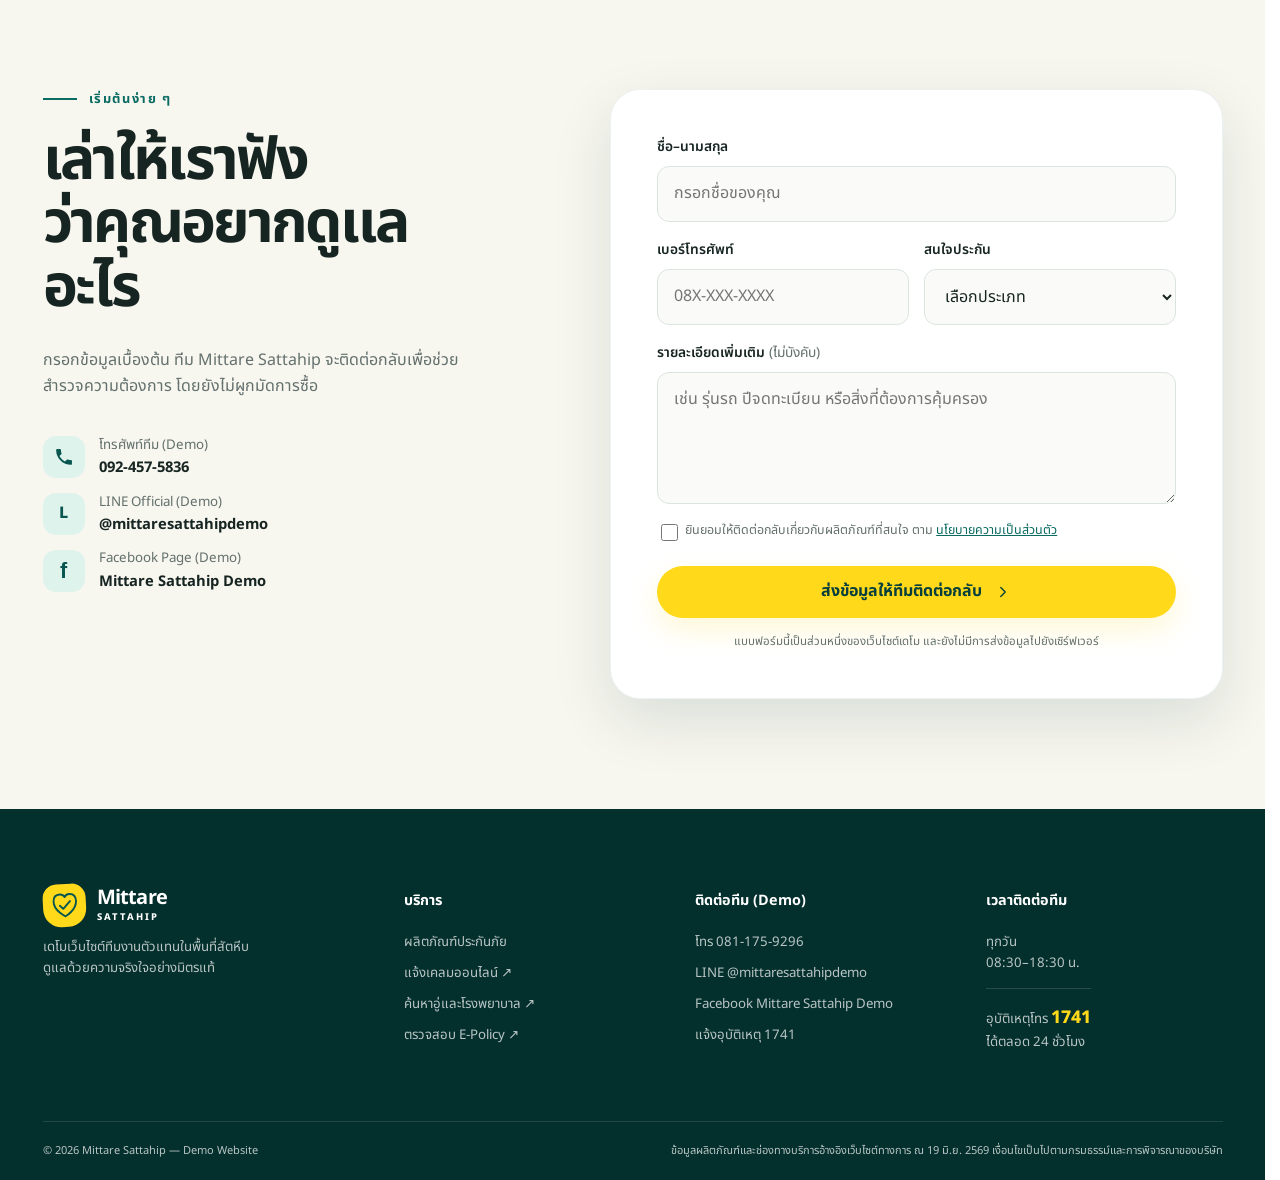
==== commit 48930495: "update รูปภาพและข้อมูลประกัน" ====
--- a/index.html
+++ b/index.html
@@ -13,6 +13,15 @@
 </head>
 <body>
   <a class="skip-link" href="#main-content">ข้ามไปยังเนื้อหาหลัก</a>
+  <div class="page-loader" aria-hidden="true">
+    <div class="page-loader__mark">
+      <svg viewBox="0 0 64 64"><path d="M32 54S8 42 8 22C8 12 14 7 22 7c5 0 8 2 10 6 2-4 5-6 10-6 8 0 14 5 14 15 0 20-24 32-24 32Z"/><path d="m21 31 7 7 15-16"/></svg>
+    </div>
+    <p>MITTARE <span>SATTAHIP</span></p>
+    <div class="page-loader__line"><span></span></div>
+  </div>
+  <div class="scroll-progress" aria-hidden="true"><span></span></div>
+  <div class="cursor-glow" aria-hidden="true"></div>
 
   <div class="service-bar" aria-label="ช่องทางติดต่อด่วน">
     <div class="container service-bar__inner">
@@ -83,17 +92,41 @@
       </a>
     </section>
 
+    <div class="service-ticker">
+  <div class="service-ticker__track">
+    <span>มิตรแท้หนึ่งเดียว <i aria-hidden="true">✦</i></span>
+    <span>จริงใจเปิดเผย <i aria-hidden="true">✦</i></span>
+    <span>พึ่งพาได้ <i aria-hidden="true">✦</i></span>
+    <span>ดูแลด้วยใจ <i aria-hidden="true">✦</i></span>
+
+    <span aria-hidden="true">มิตรแท้หนึ่งเดียว <i aria-hidden="true">✦</i></span>
+    <span aria-hidden="true">จริงใจเปิดเผย <i aria-hidden="true">✦</i></span>
+    <span aria-hidden="true">พึ่งพาได้ <i aria-hidden="true">✦</i></span>
+    <span aria-hidden="true">ดูแลด้วยใจ <i aria-hidden="true">✦</i></span>
+
+    <span aria-hidden="true">มิตรแท้หนึ่งเดียว <i aria-hidden="true">✦</i></span>
+    <span aria-hidden="true">จริงใจเปิดเผย <i aria-hidden="true">✦</i></span>
+    <span aria-hidden="true">พึ่งพาได้ <i aria-hidden="true">✦</i></span>
+    <span aria-hidden="true">ดูแลด้วยใจ <i aria-hidden="true">✦</i></span>
+
+    <span aria-hidden="true">มิตรแท้หนึ่งเดียว <i aria-hidden="true">✦</i></span>
+    <span aria-hidden="true">จริงใจเปิดเผย <i aria-hidden="true">✦</i></span>
+    <span aria-hidden="true">พึ่งพาได้ <i aria-hidden="true">✦</i></span>
+    <span aria-hidden="true">ดูแลด้วยใจ <i aria-hidden="true">✦</i></span>
+  </div>
+</div>
+
     <section class="section premium-check" id="premium-check" aria-labelledby="premium-title">
       <div class="container premium-check__grid">
         <div class="premium-check__intro">
           <p class="eyebrow eyebrow--dark"><span></span> DIY Premium Planner</p>
           <h2 id="premium-title">ลองวางแผน<br>งบประกันด้วยตัวเอง</h2>
-          <p>เลือกหมวดและแผนที่สนใจ ระบบจะแสดงช่วงราคาโดยประมาณสำหรับวางแผนงบเบื้องต้นทันที โดย พ.ร.บ. ใช้อัตราสาธารณะจริง</p>
+          <p>เลือกหมวดและแผนที่สนใจเพื่อดูช่วงราคาโดยประมาณ โดยหมวดรถยนต์เปิดให้เช็กเฉพาะแผนประเภท 1 ส่วนหมวดอื่นยังเลือกเช็กได้ตามเดิม</p>
           <ul>
-            <li>รองรับทุกแผนในศูนย์ข้อมูล</li>
-            <li>พ.ร.บ. คำนวณจากอัตราที่เผยแพร่จริง</li>
+            <li>รถยนต์เช็กได้เฉพาะแผนประเภท 1</li>
+            <li>บ้าน บุคคล ธุรกิจ และเฉพาะทางยังเช็กได้</li>
+            <li>แผนราคาแบบตายตัวดูได้จากเอกสาร PDF</li>
             <li>ไม่ส่งข้อมูลออกจากอุปกรณ์</li>
-            <li>Export ใบสรุปเป็น PDF ได้</li>
           </ul>
           <p class="estimate-warning">ช่วงราคาเป็นการประเมินเพื่อประกอบการวางแผนเท่านั้น ไม่ใช่ใบเสนอราคา เบี้ยจริงอาจสูงหรือต่ำกว่าตามข้อมูลโดยละเอียด เงื่อนไข และการพิจารณาของบริษัท</p>
         </div>
@@ -197,14 +230,14 @@
             <p class="eyebrow eyebrow--dark"><span></span> ทีม Mittare Sattahip</p>
             <h2 id="leaders-title">สองมุมมอง<br>หนึ่งหัวใจบริการ</h2>
           </div>
-          <p>กดที่ภาพหรือปุ่ม “ดูประวัติ” เพื่อรู้จักผู้ดูแลแต่ละท่าน และเลือกช่องทางติดต่อที่สะดวก</p>
+          <p>กดที่ภาพหรือปุ่ม “ดูใบอนุญาตตัวแทน” เพื่อดูใบอนุญาตและเลือกช่องทางติดต่อที่สะดวก</p>
         </div>
 
         <div class="leader-grid">
           <article class="leader-card leader-card--left">
-            <button class="leader-card__photo profile-trigger" type="button" data-profile="thepa" aria-label="ดูประวัติ เทพา สารกาล">
+            <button class="leader-card__photo profile-trigger" type="button" data-profile="thepa" aria-label="ดูใบอนุญาตตัวแทน เทพา สารกาล">
               <img src="assets/thepa-saraphon.png" width="1120" height="1400" loading="lazy" alt="เทพา สารกาล">
-              <span class="photo-action"><span>ดูประวัติ</span><svg aria-hidden="true" viewBox="0 0 24 24"><path d="m9 18 6-6-6-6"/></svg></span>
+              <span class="photo-action"><span>ดูใบอนุญาตตัวแทน</span><svg aria-hidden="true" viewBox="0 0 24 24"><path d="m9 18 6-6-6-6"/></svg></span>
             </button>
             <div class="leader-card__info">
               <p>ผู้จัดการฝ่ายขายและขยายงาน</p>
@@ -214,16 +247,16 @@
                   <svg aria-hidden="true" viewBox="0 0 24 24"><path d="M6.6 10.8a15.5 15.5 0 0 0 6.6 6.6l2.2-2.2c.3-.3.8-.4 1.2-.2 1.2.4 2.5.7 3.8.7.7 0 1.1.4 1.1 1.1v3.5c0 .7-.4 1.1-1.1 1.1A17.8 17.8 0 0 1 2.6 3.6c0-.7.4-1.1 1.1-1.1h3.5c.7 0 1.1.4 1.1 1.1 0 1.3.2 2.6.7 3.8.1.4 0 .9-.3 1.2l-2.1 2.2Z"/></svg>
                   โทรติดต่อ
                 </a>
-                <a href="https://line.me/R/ti/p/@mittaresattahipdemo" target="_blank" rel="noopener">LINE</a>
+                <a href="https://line.me/ti/p/~tepa33" target="_blank" rel="noopener" aria-label="เพิ่มเพื่อน LINE คุณเทพา">LINE</a>
                 <a href="https://www.facebook.com/thepha.sar.kal.mitrth.prakan.phay" target="_blank" rel="noopener">Facebook</a>
               </div>
             </div>
           </article>
 
           <article class="leader-card leader-card--right">
-            <button class="leader-card__photo profile-trigger" type="button" data-profile="phannee" aria-label="ดูประวัติ พรรณี สารกาล">
+            <button class="leader-card__photo profile-trigger" type="button" data-profile="phannee" aria-label="ดูใบอนุญาตตัวแทน พรรณี สารกาล">
               <img src="assets/phannee-saraphon-patterned.png" width="1024" height="1536" loading="lazy" alt="พรรณี สารกาล สวมเสื้อทีมสีฟ้าลายสีเหลืองและเขียว">
-              <span class="photo-action"><span>ดูประวัติ</span><svg aria-hidden="true" viewBox="0 0 24 24"><path d="m9 18 6-6-6-6"/></svg></span>
+              <span class="photo-action"><span>ดูใบอนุญาตตัวแทน</span><svg aria-hidden="true" viewBox="0 0 24 24"><path d="m9 18 6-6-6-6"/></svg></span>
             </button>
             <div class="leader-card__info">
               <p>ผู้จัดการฝ่ายขายและขยายงาน</p>
@@ -233,7 +266,7 @@
                   <svg aria-hidden="true" viewBox="0 0 24 24"><path d="M6.6 10.8a15.5 15.5 0 0 0 6.6 6.6l2.2-2.2c.3-.3.8-.4 1.2-.2 1.2.4 2.5.7 3.8.7.7 0 1.1.4 1.1 1.1v3.5c0 .7-.4 1.1-1.1 1.1A17.8 17.8 0 0 1 2.6 3.6c0-.7.4-1.1 1.1-1.1h3.5c.7 0 1.1.4 1.1 1.1 0 1.3.2 2.6.7 3.8.1.4 0 .9-.3 1.2l-2.1 2.2Z"/></svg>
                   โทรติดต่อ
                 </a>
-                <a href="https://line.me/R/ti/p/@mittaresattahipdemo" target="_blank" rel="noopener">LINE</a>
+                <a href="https://line.me/ti/p/~Pannee556" target="_blank" rel="noopener" aria-label="เพิ่มเพื่อน LINE คุณพรรณี">LINE</a>
                 <a href="https://www.facebook.com/phrrni.sar.kal.mitrth.prakan.phay" target="_blank" rel="noopener">Facebook</a>
               </div>
             </div>
@@ -334,15 +367,15 @@
     <div class="profile-dialog__grid">
       <img id="profile-image" src="" alt="">
       <div class="profile-dialog__content">
-        <p class="eyebrow eyebrow--dark"><span></span> Profile</p>
+        <p class="eyebrow eyebrow--dark"><span></span> Non-Life Insurance Agent License</p>
         <h2 id="profile-name"></h2>
         <p class="profile-role" id="profile-role"></p>
         <p id="profile-summary"></p>
         <div class="profile-highlights" id="profile-highlights"></div>
         <div class="leader-contact leader-contact--dialog">
           <a id="profile-phone" href="tel:081-175-9296">โทรติดต่อ</a>
-          <a id="profile-line" href="https://line.me/R/ti/p/@mittaresattahipdemo" target="_blank" rel="noopener">LINE</a>
-          <a id="profile-facebook" href="https://www.facebook.com/phrrni.sar.kal.mitrth.prakan.phay" target="_blank" rel="noopener">Facebook</a>
+          <a id="profile-line" href="#" target="_blank" rel="noopener">LINE</a>
+          <a id="profile-facebook" href="#" target="_blank" rel="noopener">Facebook</a>
         </div>
         <small class="contact-routing-note">เบอร์โทรศัพท์, LINE และ Facebook ในส่วนนี้เป็นข้อมูล Demo กรุณาเปลี่ยนเป็นข้อมูลจริงที่ได้รับอนุญาตก่อนเผยแพร่</small>
       </div>
@@ -382,8 +415,27 @@
         รายละเอียดนี้จัดทำขึ้นสำหรับเว็บไซต์ Demo เพื่อช่วยทำความเข้าใจเบื้องต้น ไม่ใช่ข้อเสนอขายหรือส่วนหนึ่งของกรมธรรม์ กรุณาตรวจสอบเงื่อนไขและข้อยกเว้นก่อนตัดสินใจ
       </div>
       <div class="product-dialog__actions">
+        <button class="button button--primary" id="product-dialog-document" type="button" hidden>เปิดเอกสาร PDF ฉบับเต็ม</button>
         <a class="button button--primary" href="#premium-check" id="product-dialog-primary">ทดลองเช็กเบี้ย DIY</a>
         <a class="button button--dark" href="https://line.me/R/ti/p/@mittaresattahipdemo" target="_blank" rel="noopener">คุยผ่าน LINE</a>
+      </div>
+    </div>
+  </dialog>
+
+  <dialog class="pdf-dialog" id="pdf-dialog" aria-labelledby="pdf-dialog-title">
+    <header class="pdf-dialog__header">
+      <div>
+        <h2 id="pdf-dialog-title">เอกสารประกันฉบับเต็ม</h2>
+        <span id="document-page-status"></span>
+      </div>
+      <button class="dialog-close" type="button" aria-label="ปิดเอกสาร">×</button>
+    </header>
+    <div class="document-viewer">
+      <iframe id="pdf-viewer" title="เอกสารประกันฉบับเต็ม" hidden></iframe>
+      <div class="document-gallery" id="document-gallery" hidden>
+        <button class="document-nav document-nav--previous" id="document-previous" type="button" aria-label="รูปก่อนหน้า">‹</button>
+        <img id="document-image" src="" alt="">
+        <button class="document-nav document-nav--next" id="document-next" type="button" aria-label="รูปถัดไป">›</button>
       </div>
     </div>
   </dialog>
--- a/styles.css
+++ b/styles.css
@@ -32,6 +32,8 @@
   -webkit-font-smoothing: antialiased;
 }
 
+body.motion-ready { overflow-x: clip; }
+
 img { display: block; max-width: 100%; }
 a { color: inherit; text-decoration: none; }
 button, input, select, textarea { font: inherit; }
@@ -52,6 +54,32 @@
 }
 .skip-link:focus { transform: translateY(0); }
 
+.page-loader {
+  position: fixed;
+  z-index: 2000;
+  inset: 0;
+  display: grid;
+  color: var(--white);
+  background: var(--green-950);
+  place-content: center;
+  text-align: center;
+  animation: loader-exit .75s 1.15s cubic-bezier(.7, 0, .2, 1) forwards;
+}
+.page-loader__mark { display: grid; width: 76px; height: 76px; margin-inline: auto; color: var(--green-950); background: var(--yellow); border-radius: 24px 24px 30px 30px; place-items: center; animation: loader-mark .8s cubic-bezier(.2, .8, .2, 1) both; }
+.page-loader__mark svg { width: 48px; fill: none; stroke-width: 4; }
+.page-loader p { margin: 18px 0 12px; font-size: .76rem; font-weight: 800; letter-spacing: .25em; }
+.page-loader p span { color: var(--yellow); }
+.page-loader__line { width: 180px; height: 2px; overflow: hidden; background: rgba(255,255,255,.14); }
+.page-loader__line span { display: block; width: 100%; height: 100%; background: var(--yellow); transform-origin: left; animation: loader-line 1s .1s ease both; }
+@keyframes loader-mark { from { opacity: 0; transform: translateY(18px) rotate(-10deg) scale(.8); } to { opacity: 1; transform: none; } }
+@keyframes loader-line { from { transform: scaleX(0); } to { transform: scaleX(1); } }
+@keyframes loader-exit { to { visibility: hidden; opacity: 0; transform: translateY(-100%); } }
+
+.scroll-progress { position: fixed; z-index: 100; top: 0; right: 0; left: 0; height: 3px; pointer-events: none; }
+.scroll-progress span { display: block; width: 100%; height: 100%; background: var(--yellow); box-shadow: 0 0 14px rgba(255,217,26,.65); transform: scaleX(0); transform-origin: left; }
+.cursor-glow { position: fixed; z-index: 45; top: 0; left: 0; width: 260px; height: 260px; pointer-events: none; background: radial-gradient(circle, rgba(255,217,26,.14), transparent 68%); border-radius: 50%; opacity: 0; transform: translate3d(-50%, -50%, 0); transition: opacity .25s ease; mix-blend-mode: multiply; }
+.cursor-glow.is-visible { opacity: 1; }
+
 .service-bar { color: var(--white); background: var(--green-950); font-size: .85rem; }
 .service-bar__inner { display: flex; align-items: center; justify-content: space-between; min-height: 38px; }
 .service-bar p { display: flex; gap: 9px; align-items: center; margin: 0; opacity: .86; }
@@ -66,7 +94,9 @@
   background: rgba(255,255,255,.94);
   border-bottom: 1px solid rgba(7,86,79,.08);
   backdrop-filter: blur(16px);
-}
+  transition: min-height .25s ease, box-shadow .25s ease, background .25s ease;
+}
+.site-header.is-scrolled { background: rgba(255,255,255,.98); box-shadow: 0 14px 35px rgba(3,47,44,.09); }
 .nav-wrap { display: flex; align-items: center; justify-content: space-between; min-height: 76px; }
 .brand { display: inline-flex; gap: 11px; align-items: center; color: var(--green-900); }
 .brand__mark { display: grid; width: 43px; height: 43px; place-items: center; color: var(--green-900); background: var(--yellow); border-radius: 14px 14px 18px 18px; transform: rotate(-3deg); }
@@ -97,6 +127,7 @@
 .hero__image::after { position: absolute; right: 15%; bottom: 15%; width: 170px; height: 170px; content: ""; background: url("data:image/svg+xml,%3Csvg xmlns='http://www.w3.org/2000/svg' viewBox='0 0 100 100'%3E%3Cpath d='M50 88S16 69 16 37c0-16 10-25 22-25 7 0 11 4 12 10 2-6 6-10 13-10 12 0 22 9 22 25 0 32-35 51-35 51Z' fill='none' stroke='%23ffdc20' stroke-width='3'/%3E%3Cpath d='m35 48 10 10 22-27' fill='none' stroke='%23ffdc20' stroke-linecap='round' stroke-linejoin='round' stroke-width='4'/%3E%3C/svg%3E") center / contain no-repeat; opacity: .9; }
 .hero__overlay { position: absolute; inset: 0; background: linear-gradient(90deg, rgba(3,42,39,.4), transparent 70%), linear-gradient(0deg, rgba(3,42,39,.4), transparent 45%); }
 .hero__content { position: relative; z-index: 2; padding-block: 96px 130px; }
+.motion-ready .hero__image { transform: scale(1.04) translate3d(var(--hero-x, 0), var(--hero-y, 0), 0); transition: transform .18s linear; will-change: transform; }
 .eyebrow { display: flex; gap: 12px; align-items: center; margin: 0 0 20px; color: var(--yellow); font-size: .8rem; font-weight: 700; letter-spacing: .13em; text-transform: uppercase; }
 .eyebrow span { width: 34px; height: 2px; background: currentColor; }
 .eyebrow--dark { color: var(--green-800); }
@@ -114,6 +145,45 @@
 .scroll-cue svg { width: 18px; animation: bounce 1.8s infinite; }
 @keyframes bounce { 50% { transform: translateY(5px); } }
 
+.service-ticker {
+  overflow: hidden;
+  color: var(--green-950);
+  background: var(--yellow);
+  border-block: 1px solid rgba(6,63,59,.12);
+}
+.service-ticker__track {
+  display: flex;
+  width: max-content;
+  min-height: 58px;
+  align-items: center;
+  flex-wrap: nowrap;
+  animation: ticker-slide 25s linear infinite;
+  will-change: transform;
+}
+.service-ticker span {
+  flex: 0 0 auto;
+  padding-inline: 28px;
+  font-size: .83rem;
+  font-weight: 800;
+  letter-spacing: .04em;
+  white-space: nowrap;
+}
+.service-ticker i {
+  font-size: .75rem;
+  font-style: normal;
+  opacity: .55;
+}
+.service-ticker:hover .service-ticker__track { animation-play-state: paused; }
+@keyframes ticker-slide {
+  0% {
+    transform: translate3d(0, 0, 0);
+  }
+  100% {
+    /* มีข้อความซ้ำ 4 ชุด จึงเลื่อนหนึ่งชุดพอดีเพื่อวนต่อเนื่อง */
+    transform: translate3d(-25%, 0, 0);
+  }
+}
+
 .section { padding-block: 110px; }
 .section-heading { display: grid; grid-template-columns: 1.45fr .55fr; gap: 70px; align-items: end; margin-bottom: 54px; }
 .section h2 { margin: 0; font-size: clamp(2.35rem, 4.6vw, 4.4rem); line-height: 1.08; letter-spacing: -.045em; }
@@ -121,6 +191,10 @@
 .products { background: var(--cream); }
 .category-grid { display: grid; grid-template-columns: repeat(6, 1fr); gap: 15px; }
 .category-card { position: relative; min-height: 330px; overflow: hidden; border-radius: 24px; box-shadow: var(--shadow); }
+.motion-ready .category-card { transform: perspective(900px) rotateX(var(--tilt-x, 0deg)) rotateY(var(--tilt-y, 0deg)) translateY(var(--lift, 0)); transition: transform .2s ease, box-shadow .25s ease; will-change: transform; }
+.motion-ready .category-card:hover { --lift: -7px; box-shadow: 0 30px 70px rgba(6,63,59,.2); }
+.category-card::before { position: absolute; z-index: 2; inset: 0; content: ""; background: radial-gradient(circle at var(--glow-x, 50%) var(--glow-y, 50%), rgba(255,255,255,.28), transparent 34%); opacity: 0; pointer-events: none; transition: opacity .25s ease; }
+.category-card:hover::before { opacity: 1; }
 .category-card:nth-child(1), .category-card:nth-child(2) { grid-column: span 3; }
 .category-card:nth-child(n+3) { grid-column: span 2; min-height: 290px; }
 .category-card::after { position: absolute; inset: 35% 0 0; content: ""; background: linear-gradient(transparent, rgba(3,47,44,.94)); }
@@ -154,6 +228,7 @@
 .plan-card__premium strong { color: var(--green-900); font-size: .8rem; }
 .plan-card .product-detail-trigger { display: flex; align-items: center; justify-content: space-between; width: 100%; padding: 17px 0 0; color: var(--green-900); background: none; border: 0; cursor: pointer; font-size: .78rem; font-weight: 700; }
 .plan-empty { display: grid; min-height: 220px; color: var(--muted); place-content: center; text-align: center; }
+.plan-empty[hidden] { display: none; }
 .plan-empty strong { color: var(--ink); font-size: 1.1rem; }
 .library-note { padding: 16px 18px; margin: 24px 0 0; color: var(--muted); background: var(--green-100); border-left: 3px solid var(--green-800); border-radius: 0 12px 12px 0; font-size: .72rem; }
 .insurance-hero { position: relative; min-height: 470px; overflow: hidden; color: var(--white); background: var(--green-950); }
@@ -178,7 +253,7 @@
 .product-card h3 { margin: auto 0 9px; font-size: 1.45rem; line-height: 1.2; }
 .product-card p { margin: 0 0 25px; color: var(--muted); font-size: .91rem; }
 .product-card--featured p { color: rgba(255,255,255,.68); }
-.product-card .product-detail-trigger { display: flex; align-items: center; justify-content: space-between; width: 100%; padding: 20px 0 0; color: inherit; background: none; border: 0; border-top: 1px solid var(--line); cursor: pointer; font-size: .85rem; font-weight: 700; text-align: left; }
+.product-card .product-detail-trigger { display: flex; align-items: center; justify-content: space-between; width: 100%; padding: 20px 0 0; color: inherit; background: none; border: 0; border-top: 1px solid var(--line); cursor: pointer; font-size: .85rem; font-weight: 700; text-align: left; text-decoration: none; }
 .product-card--featured .product-detail-trigger { border-color: rgba(255,255,255,.16); }
 .product-detail-trigger:hover { color: var(--green-800); }
 .product-card--featured .product-detail-trigger:hover { color: var(--yellow); }
@@ -197,6 +272,8 @@
 .visual-card__line { width: 50px; height: 3px; margin: 24px 0; background: var(--yellow); }
 .visual-card p { margin: 0; color: rgba(255,255,255,.73); }
 .floating-stat { position: absolute; z-index: 3; right: 0; bottom: 22px; display: grid; width: 175px; height: 175px; color: var(--green-950); background: var(--yellow); border: 8px solid var(--white); border-radius: 50%; place-content: center; text-align: center; box-shadow: var(--shadow); }
+.motion-ready .floating-stat { animation: float-stat 4.8s ease-in-out infinite; }
+@keyframes float-stat { 50% { transform: translateY(-12px) rotate(2deg); } }
 .floating-stat span { font-size: .75rem; }
 .floating-stat strong { font-size: 2.35rem; line-height: 1; }
 .floating-stat small { font-size: .65rem; }
@@ -287,6 +364,7 @@
 .leaders__heading { margin-bottom: 65px; }
 .leader-grid { display: grid; grid-template-columns: repeat(2, minmax(0, 330px)); gap: clamp(28px, 6vw, 72px); justify-content: center; }
 .leader-card { position: relative; }
+.motion-ready .leader-card__photo { transform: perspective(900px) rotateX(var(--tilt-x, 0deg)) rotateY(var(--tilt-y, 0deg)); transition: transform .2s ease, box-shadow .25s ease; will-change: transform; }
 .leader-card--right { margin-top: 38px; }
 .leader-card__photo { position: relative; display: block; width: 100%; padding: 0; overflow: hidden; background: var(--green-950); border: 0; border-radius: 170px 170px 24px 24px; cursor: pointer; box-shadow: var(--shadow); }
 .leader-card__photo::after { position: absolute; inset: 55% 0 0; content: ""; background: linear-gradient(transparent, rgba(3,47,44,.82)); }
@@ -307,6 +385,7 @@
 
 dialog { max-width: none; padding: 0; border: 0; }
 dialog::backdrop { background: rgba(2,30,28,.76); backdrop-filter: blur(7px); }
+[hidden] { display: none !important; }
 .profile-dialog {
   position: fixed;
   inset: 0 0 0 auto;
@@ -328,7 +407,7 @@
 }
 .dialog-close { position: absolute; z-index: 5; top: 14px; right: 14px; display: grid; width: 42px; height: 42px; color: var(--ink); background: rgba(255,255,255,.92); border: 0; border-radius: 50%; place-items: center; cursor: pointer; font-size: 1.55rem; line-height: 1; box-shadow: 0 5px 20px rgba(0,0,0,.12); }
 .profile-dialog__grid { display: grid; grid-template-columns: 1fr; }
-.profile-dialog__grid > img { width: 100%; height: 340px; min-height: 0; object-fit: cover; object-position: center 25%; }
+.profile-dialog__grid > img { width: 100%; height: 300px; min-height: 0; object-fit: cover; object-position: center 25%; }
 .profile-dialog__content { padding: clamp(30px, 6vw, 52px); align-self: center; }
 .profile-dialog__content h2 { margin: 0; font-size: clamp(2rem, 4vw, 3.5rem); line-height: 1.12; }
 .profile-role { margin: 8px 0 28px; color: var(--green-800); font-weight: 700; }
@@ -358,7 +437,29 @@
 .product-dialog__sections li { position: relative; padding-left: 15px; color: var(--muted); font-size: .76rem; }
 .product-dialog__sections li::before { position: absolute; top: .7em; left: 0; width: 5px; height: 5px; content: ""; background: var(--yellow); border-radius: 50%; }
 .product-dialog__notice { padding: 15px 17px; margin-top: 18px; color: var(--muted); background: var(--green-100); border-left: 3px solid var(--green-800); border-radius: 0 12px 12px 0; font-size: .72rem; }
+.product-dialog__notice strong { color: var(--green-950); }
+.product-dialog__notice a { display: inline-block; margin-top: 8px; color: var(--green-800); font-weight: 800; text-decoration: underline; }
 .product-dialog__actions { display: flex; gap: 10px; margin-top: 25px; flex-wrap: wrap; }
+
+.pdf-dialog {
+  width: min(1180px, calc(100% - 24px));
+  height: calc(100dvh - 24px);
+  overflow: hidden;
+  color: var(--ink);
+  background: var(--white);
+  border-radius: 20px;
+  box-shadow: 0 30px 90px rgba(0,0,0,.3);
+}
+.pdf-dialog__header { position: relative; display: flex; min-height: 72px; padding: 14px 76px 14px 24px; align-items: center; border-bottom: 1px solid var(--line); }
+.pdf-dialog__header h2 { margin: 0; font-size: clamp(1.1rem, 3vw, 1.55rem); }
+.pdf-dialog__header span { display: block; margin-top: 2px; color: var(--muted); font-size: .72rem; }
+.document-viewer { height: calc(100% - 72px); background: #202523; }
+.pdf-dialog iframe { display: block; width: 100%; height: 100%; background: var(--cream); border: 0; }
+.document-gallery { position: relative; width: 100%; height: 100%; overflow: auto; padding: 24px 76px; text-align: center; }
+.document-gallery img { display: block; width: auto; max-width: 100%; height: auto; min-height: 100%; margin: 0 auto; object-fit: contain; }
+.document-nav { position: fixed; z-index: 2; top: 50%; display: grid; width: 48px; height: 48px; color: var(--green-950); background: var(--yellow); border: 0; border-radius: 50%; place-items: center; cursor: pointer; font-size: 2rem; line-height: 1; box-shadow: 0 10px 25px rgba(0,0,0,.25); transform: translateY(-50%); }
+.document-nav--previous { left: 24px; }
+.document-nav--next { right: 24px; }
 
 .premium-dialog { width: min(820px, calc(100% - 30px)); max-height: calc(100vh - 30px); overflow-y: auto; color: var(--ink); background: var(--white); border-radius: 24px; }
 .premium-summary { padding: clamp(25px, 5vw, 55px); }
@@ -384,6 +485,16 @@
 .summary-footer { display: flex; align-items: center; justify-content: space-between; gap: 24px; margin-top: 28px; }
 .summary-footer div { display: grid; }
 .summary-footer span { color: var(--muted); font-size: .72rem; }
+
+.motion-ready [data-reveal] {
+  opacity: 0;
+  transform: translateY(34px);
+  transition: opacity .75s ease, transform .75s cubic-bezier(.2, .75, .25, 1);
+  transition-delay: var(--reveal-delay, 0ms);
+}
+.motion-ready [data-reveal="left"] { transform: translateX(-38px); }
+.motion-ready [data-reveal="right"] { transform: translateX(38px); }
+.motion-ready [data-reveal].is-visible { opacity: 1; transform: none; }
 
 :focus-visible { outline: 3px solid #fa9f19; outline-offset: 3px; }
 
@@ -433,6 +544,7 @@
   .footer-grid > div:last-child { grid-column: auto; }
   .footer-bottom { flex-direction: column; }
   .footer-bottom p:last-child { text-align: left; }
+  .cursor-glow { display: none; }
 }
 
 @media (max-width: 560px) {
@@ -476,6 +588,11 @@
   .profile-dialog__grid > img { height: 280px; object-position: center 24%; }
   .product-dialog__sections { grid-template-columns: 1fr; }
   .product-dialog__actions { flex-direction: column; }
+  .document-gallery { padding: 16px 12px 80px; }
+  .document-gallery img { min-height: auto; }
+  .document-nav { position: fixed; top: auto; bottom: 18px; transform: none; }
+  .document-nav--previous { left: calc(50% - 58px); }
+  .document-nav--next { right: calc(50% - 58px); }
   .profile-dialog__content { padding: 30px 24px; }
   .summary-details { grid-template-columns: 1fr; }
   .summary-footer { align-items: stretch; flex-direction: column; }
@@ -489,6 +606,11 @@
 
 @media (prefers-reduced-motion: reduce) {
   *, *::before, *::after { scroll-behavior: auto !important; animation-duration: .01ms !important; animation-iteration-count: 1 !important; transition-duration: .01ms !important; }
+  .page-loader { display: none; }
+  .motion-ready [data-reveal] { opacity: 1; transform: none; }
+  .motion-ready .hero__image,
+  .motion-ready .category-card,
+  .motion-ready .leader-card__photo { transform: none; }
 }
 
 @media print {
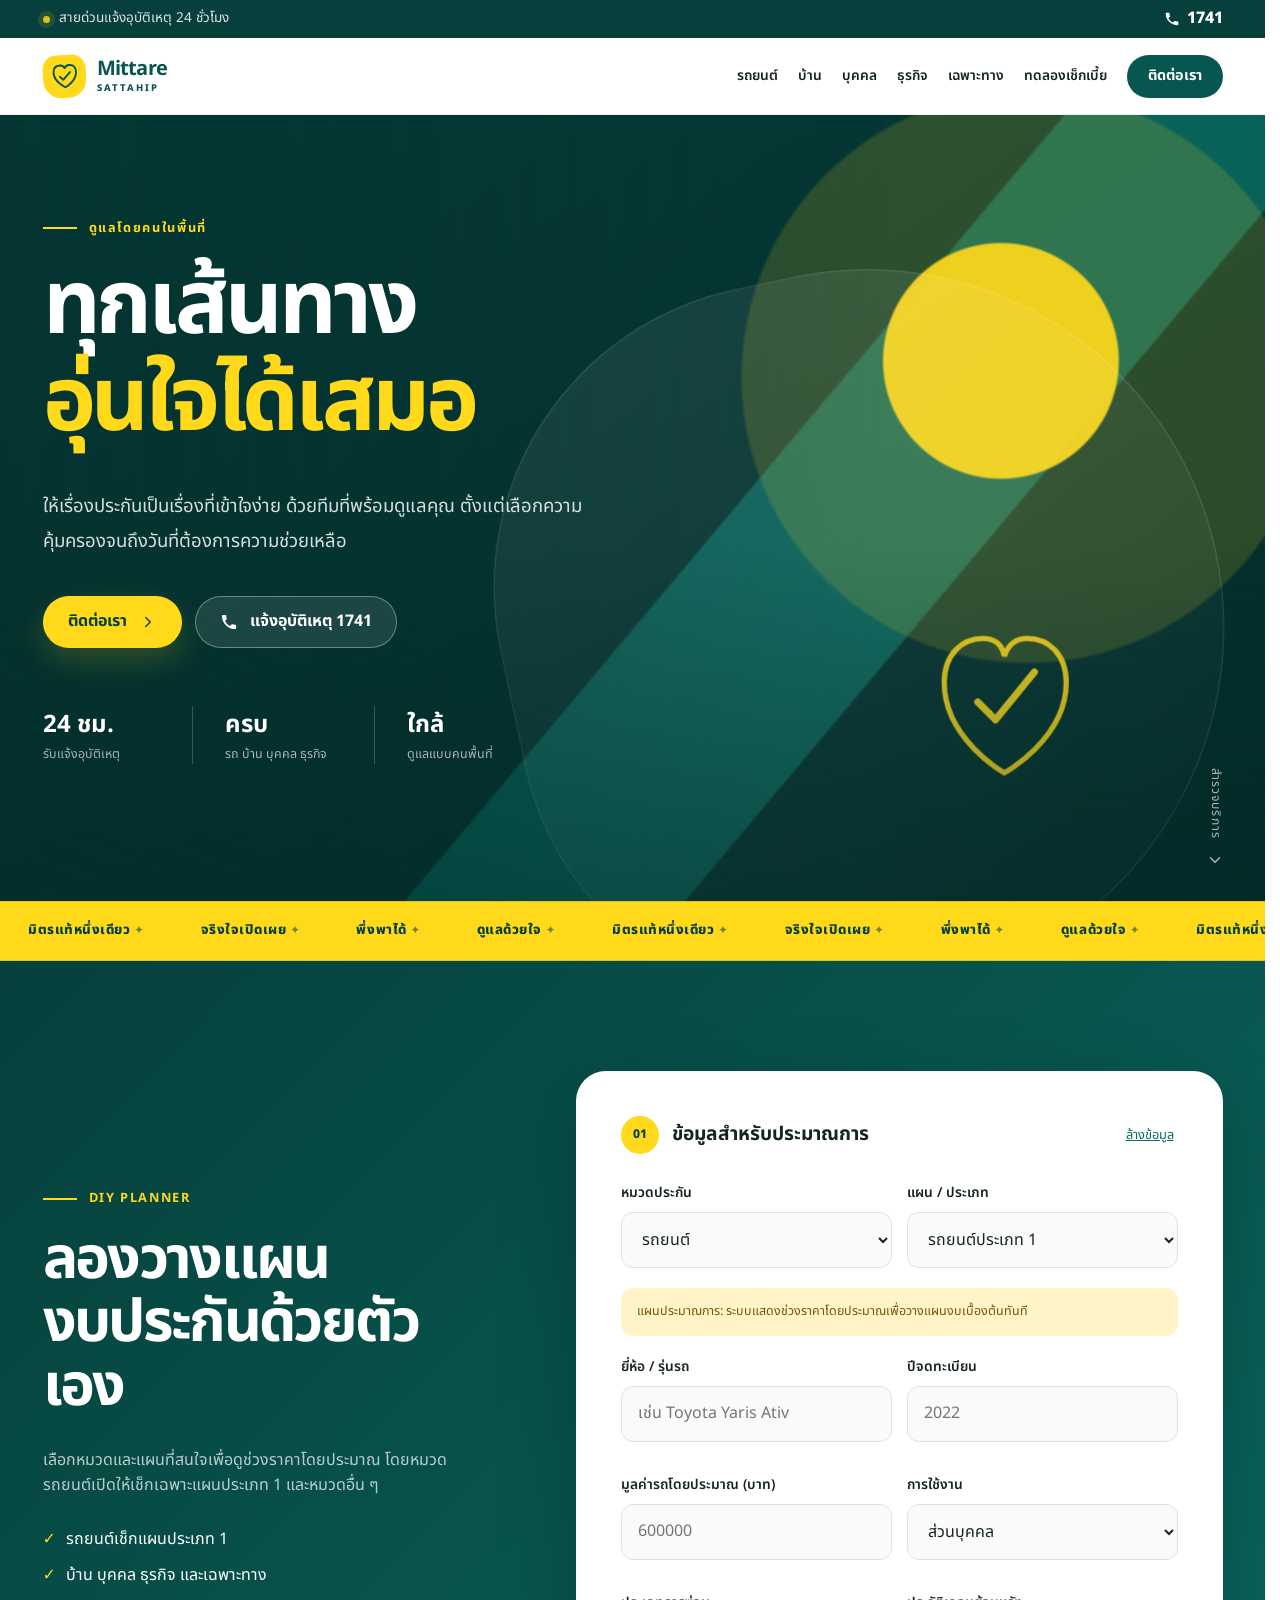
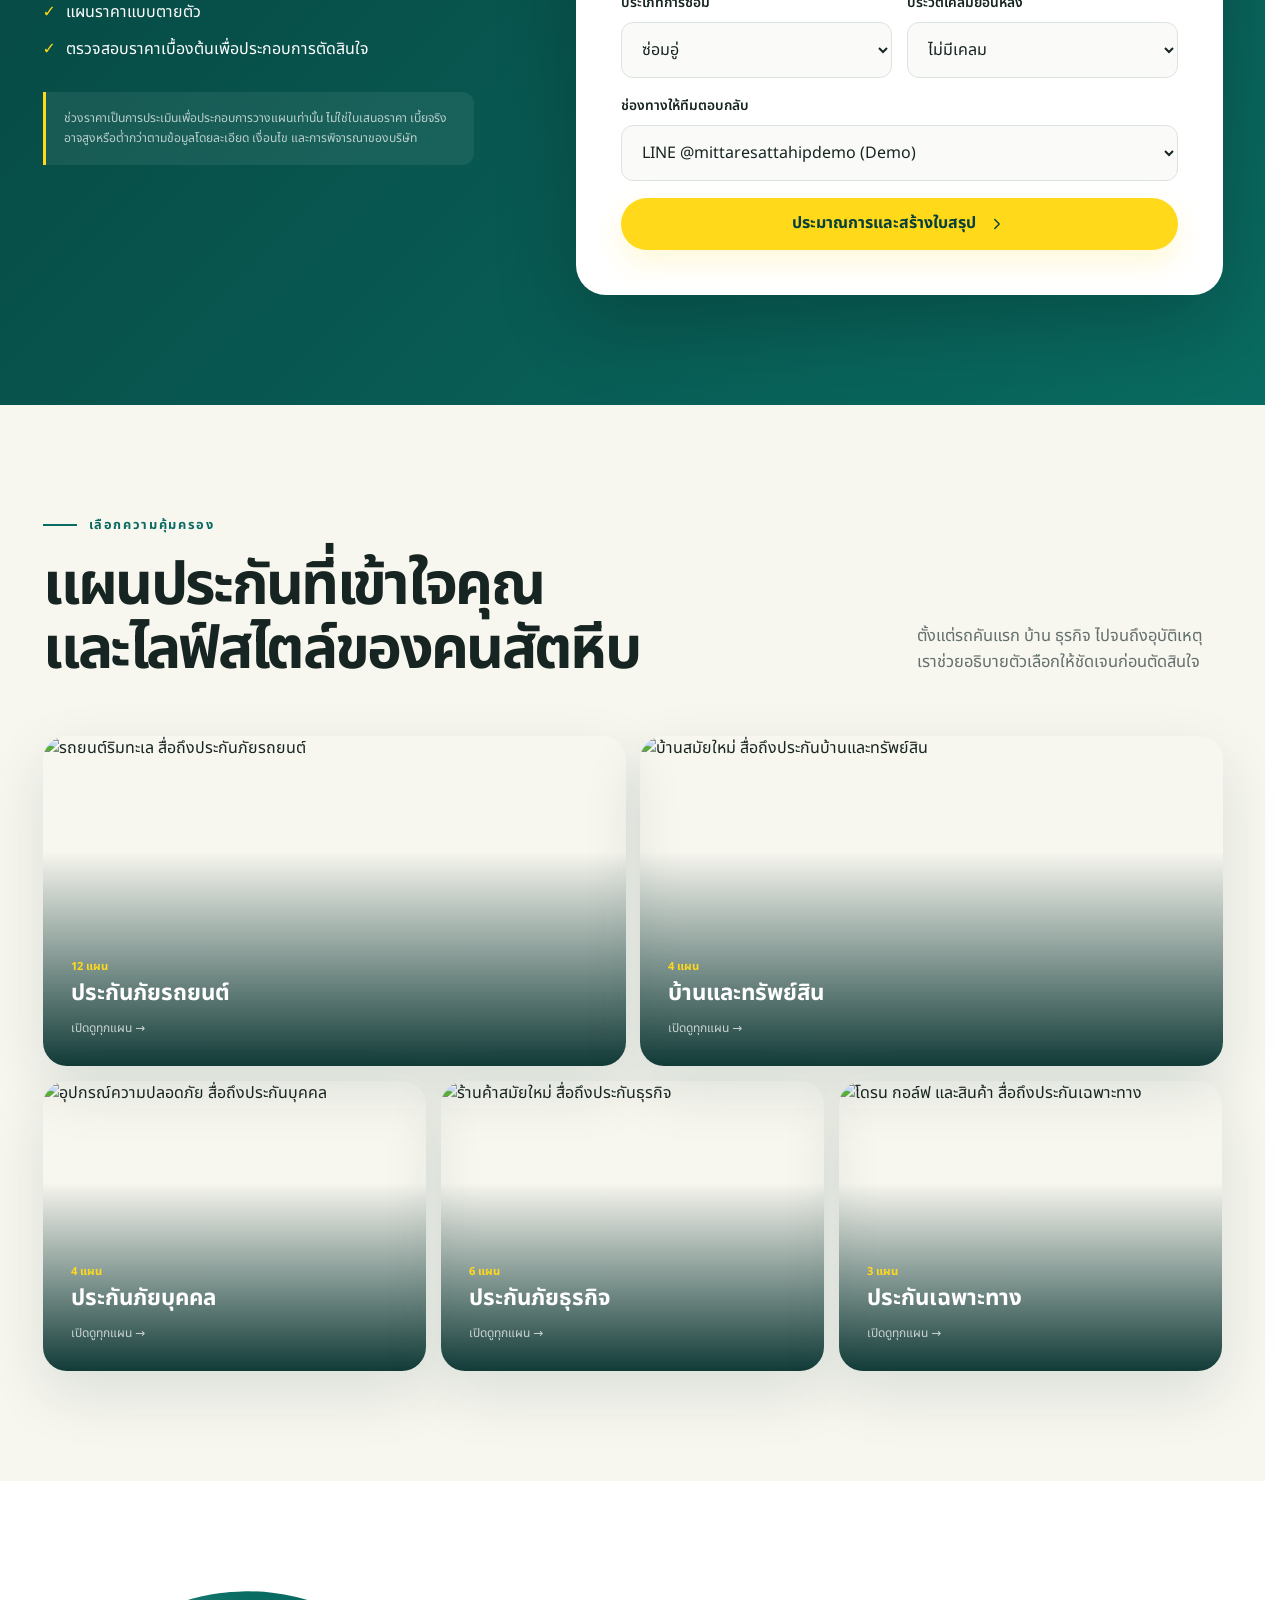
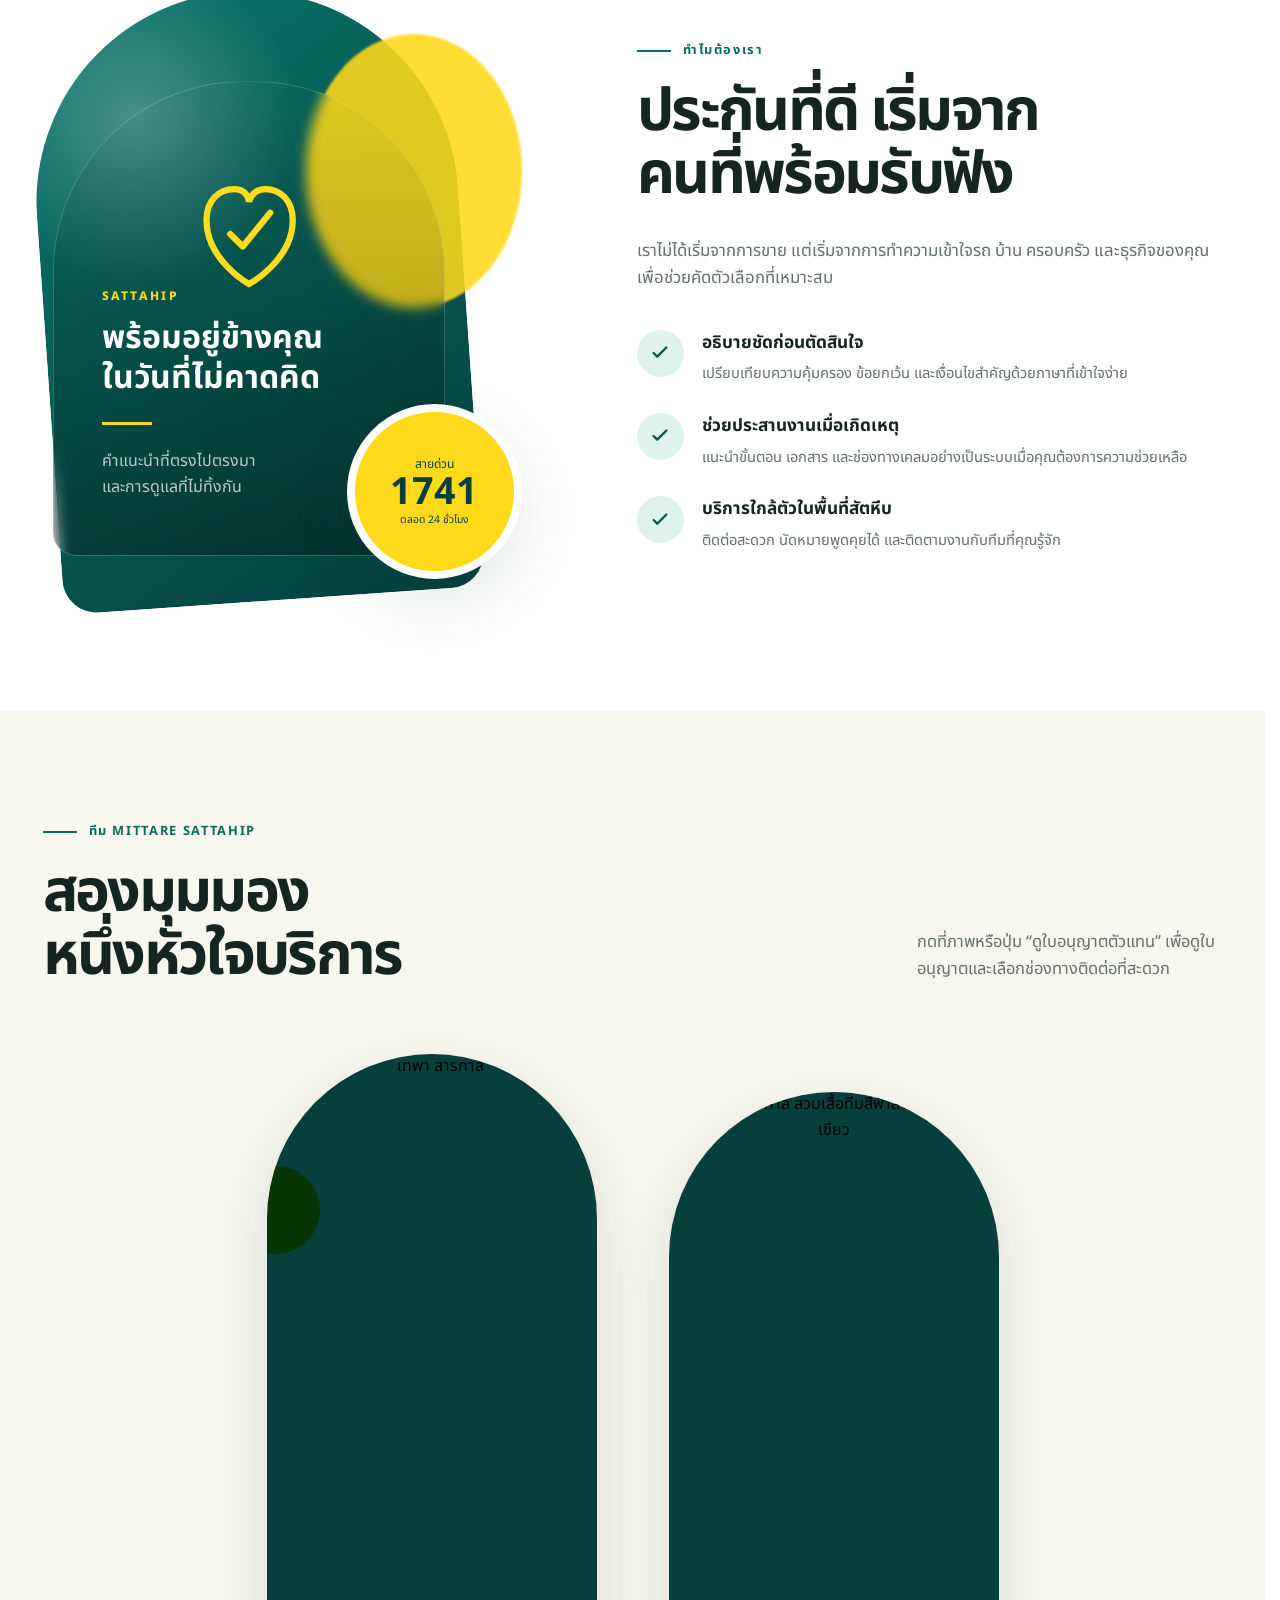
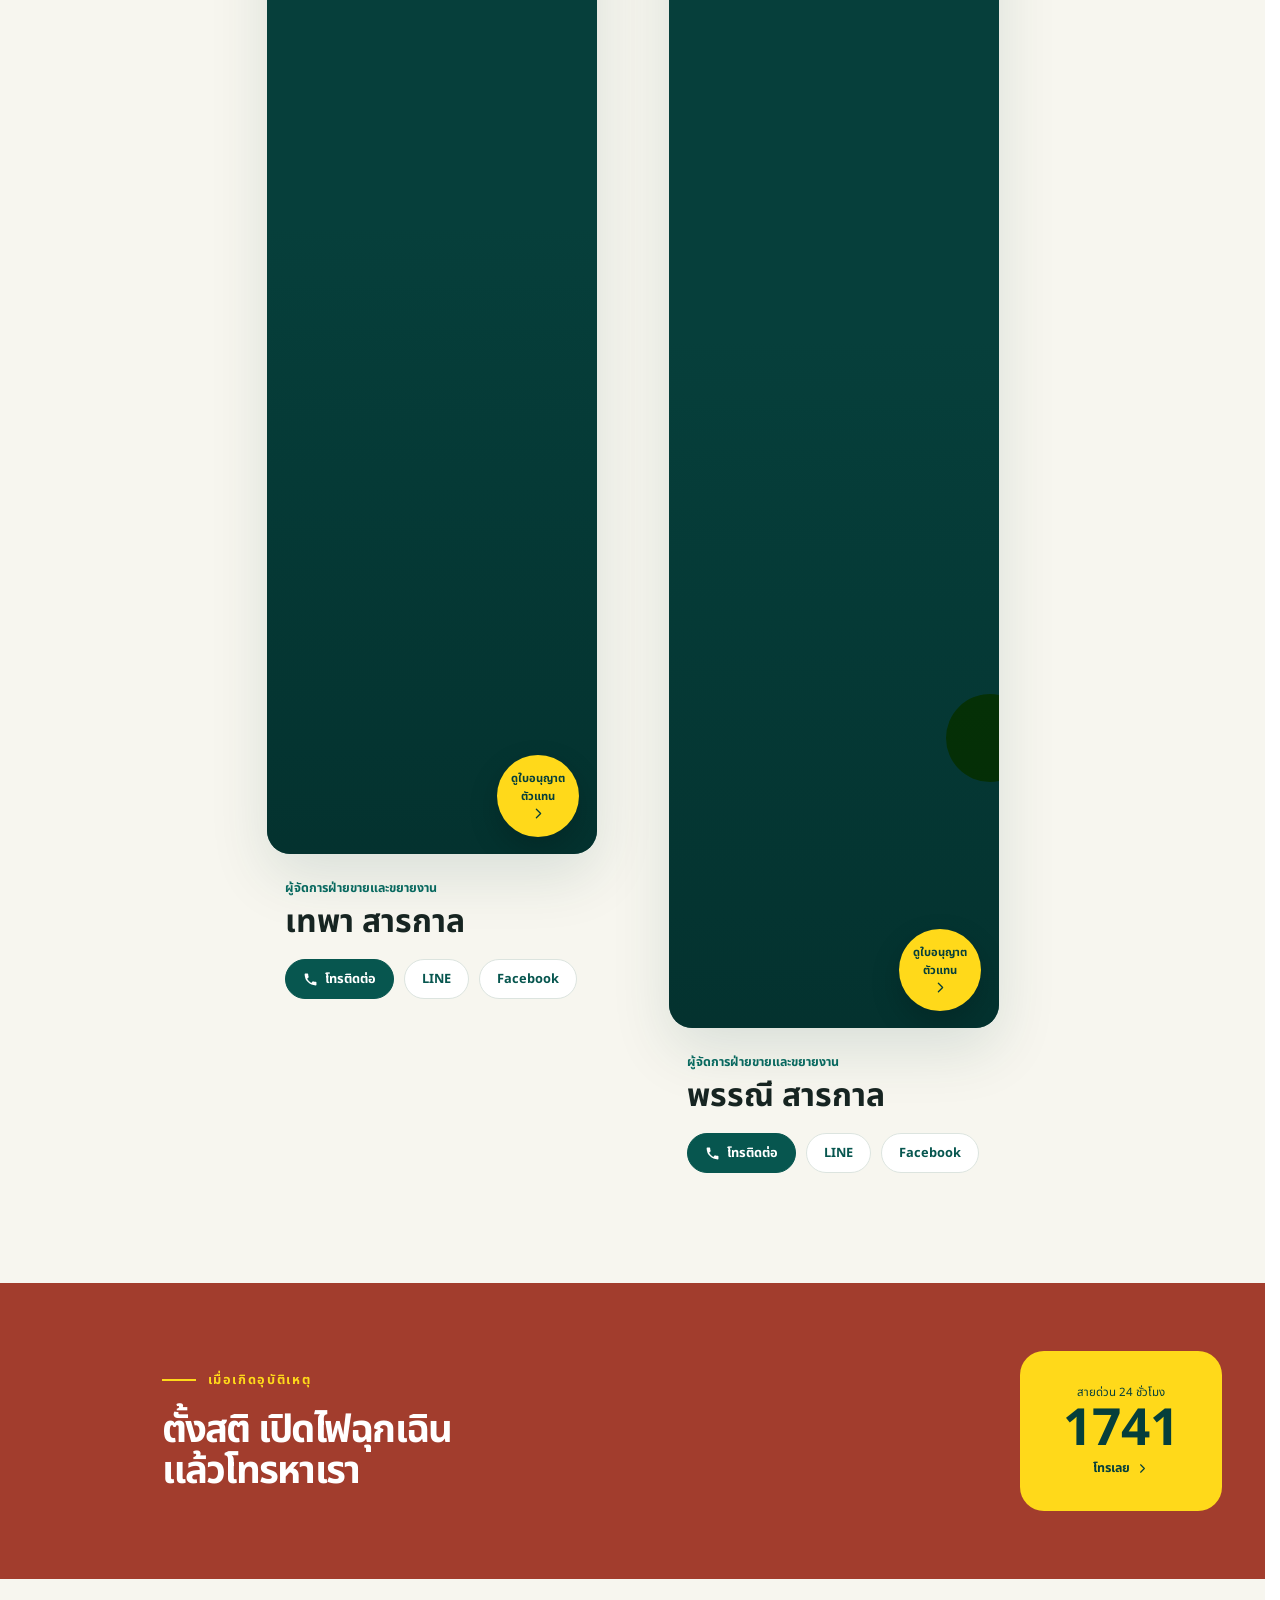
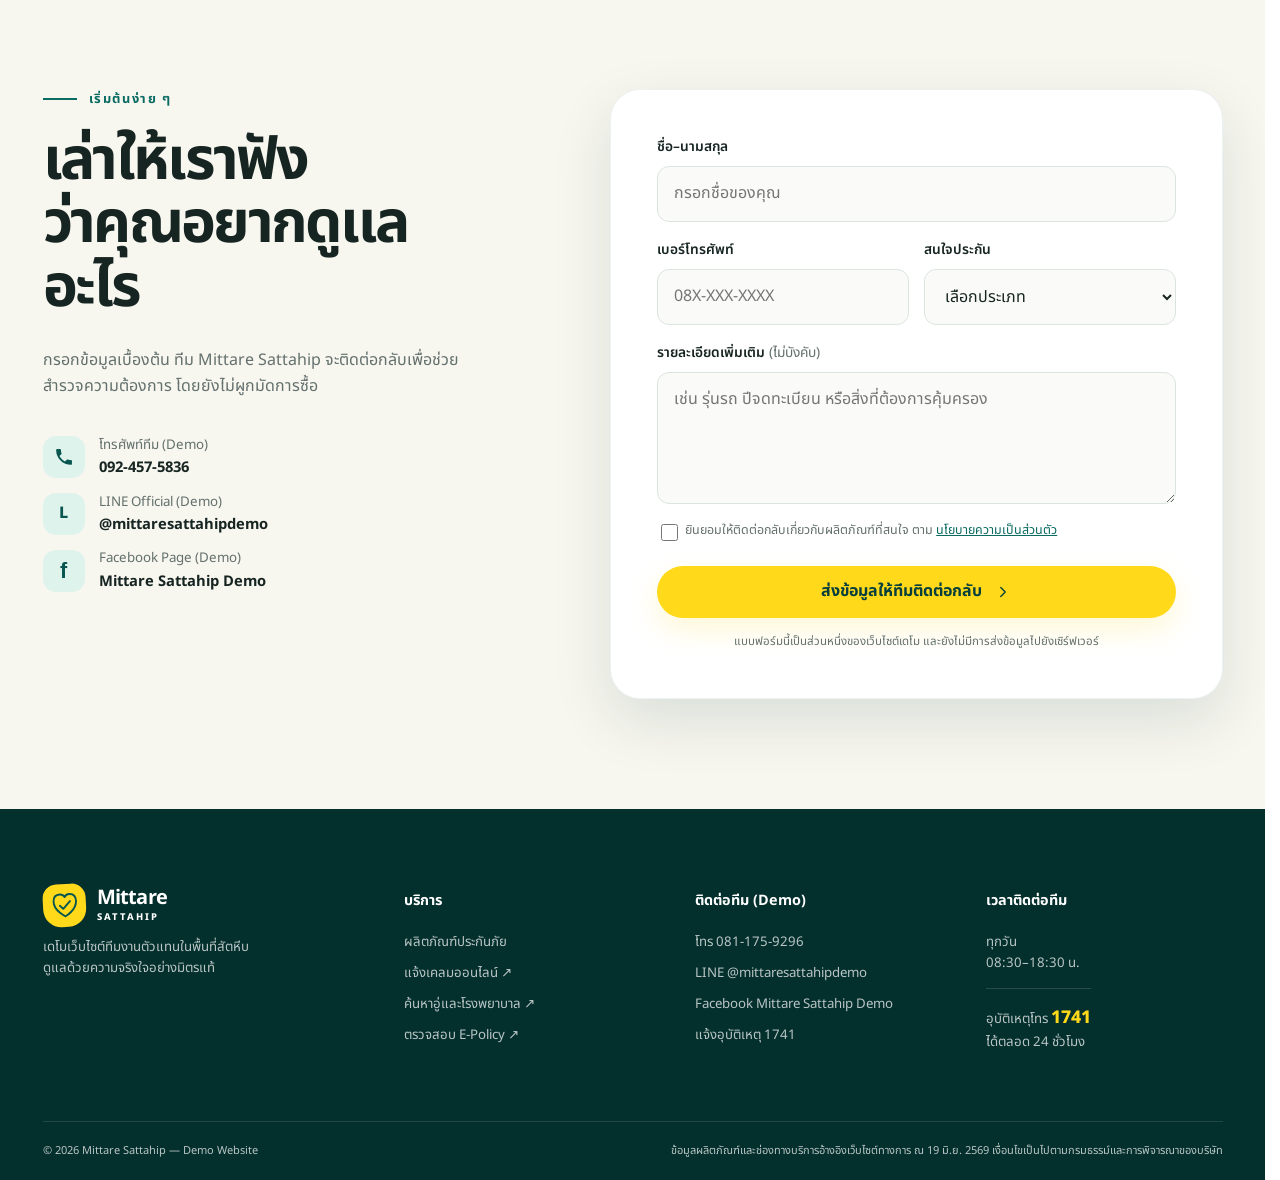
==== commit 7c08a94c: "เปลี่ยนคำ 1" ====
--- a/index.html
+++ b/index.html
@@ -119,14 +119,14 @@
     <section class="section premium-check" id="premium-check" aria-labelledby="premium-title">
       <div class="container premium-check__grid">
         <div class="premium-check__intro">
-          <p class="eyebrow eyebrow--dark"><span></span> DIY Premium Planner</p>
+          <p class="eyebrow eyebrow--dark"><span></span> DIY Planner</p>
           <h2 id="premium-title">ลองวางแผน<br>งบประกันด้วยตัวเอง</h2>
-          <p>เลือกหมวดและแผนที่สนใจเพื่อดูช่วงราคาโดยประมาณ โดยหมวดรถยนต์เปิดให้เช็กเฉพาะแผนประเภท 1 ส่วนหมวดอื่นยังเลือกเช็กได้ตามเดิม</p>
+          <p>เลือกหมวดและแผนที่สนใจเพื่อดูช่วงราคาโดยประมาณ โดยหมวดรถยนต์เปิดให้เช็กเฉพาะแผนประเภท 1 และหมวดอื่น ๆ</p>
           <ul>
-            <li>รถยนต์เช็กได้เฉพาะแผนประเภท 1</li>
-            <li>บ้าน บุคคล ธุรกิจ และเฉพาะทางยังเช็กได้</li>
-            <li>แผนราคาแบบตายตัวดูได้จากเอกสาร PDF</li>
-            <li>ไม่ส่งข้อมูลออกจากอุปกรณ์</li>
+            <li>รถยนต์เช็กแผนประเภท 1</li>
+            <li>บ้าน บุคคล ธุรกิจ และเฉพาะทาง</li>
+            <li>แผนราคาแบบตายตัว</li>
+            <li>ตรวจสอบราคาเบื้องต้นเพื่อประกอบการตัดสินใจ</li>
           </ul>
           <p class="estimate-warning">ช่วงราคาเป็นการประเมินเพื่อประกอบการวางแผนเท่านั้น ไม่ใช่ใบเสนอราคา เบี้ยจริงอาจสูงหรือต่ำกว่าตามข้อมูลโดยละเอียด เงื่อนไข และการพิจารณาของบริษัท</p>
         </div>
@@ -428,6 +428,10 @@
         <h2 id="pdf-dialog-title">เอกสารประกันฉบับเต็ม</h2>
         <span id="document-page-status"></span>
       </div>
+      <div class="document-mode-switch" id="document-mode-switch" hidden>
+        <button class="is-active" id="document-show-images" type="button">ดูรูปเอกสาร</button>
+        <button id="document-show-pdf" type="button">ดู PDF</button>
+      </div>
       <button class="dialog-close" type="button" aria-label="ปิดเอกสาร">×</button>
     </header>
     <div class="document-viewer">
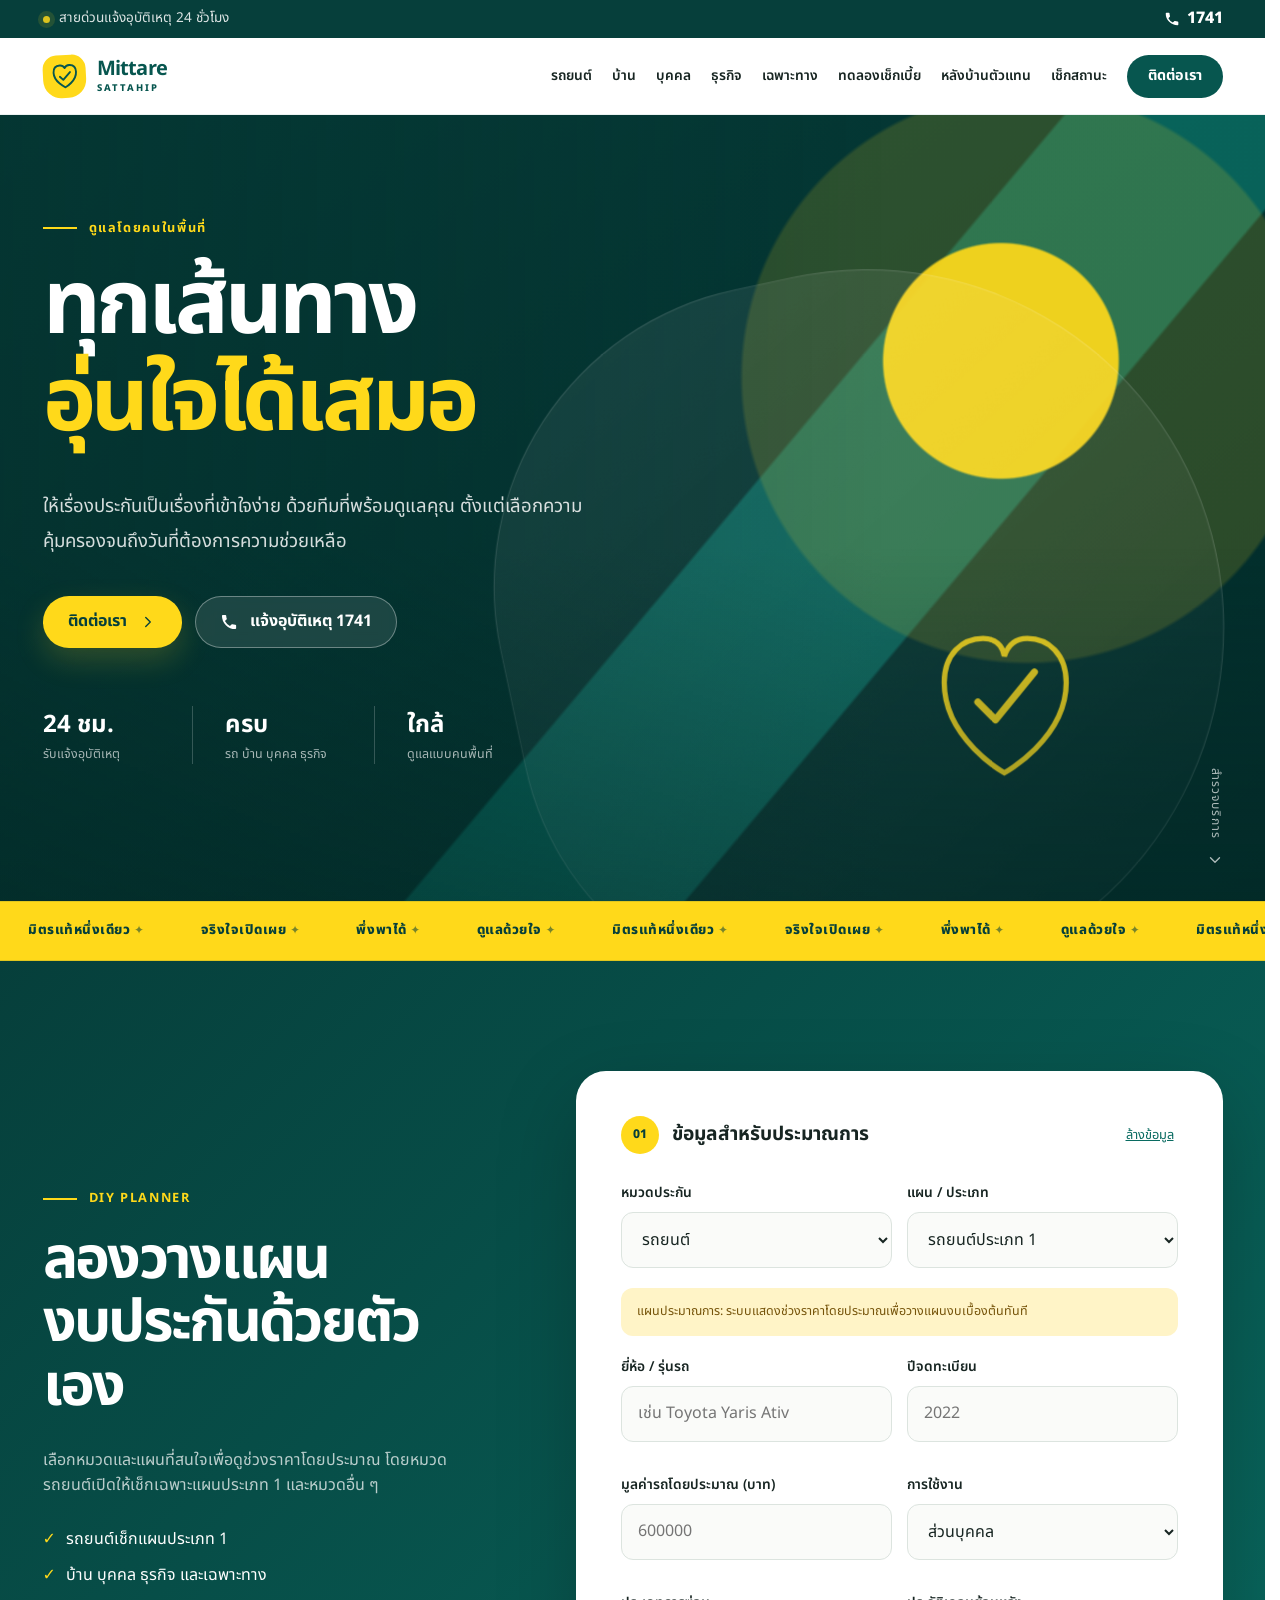
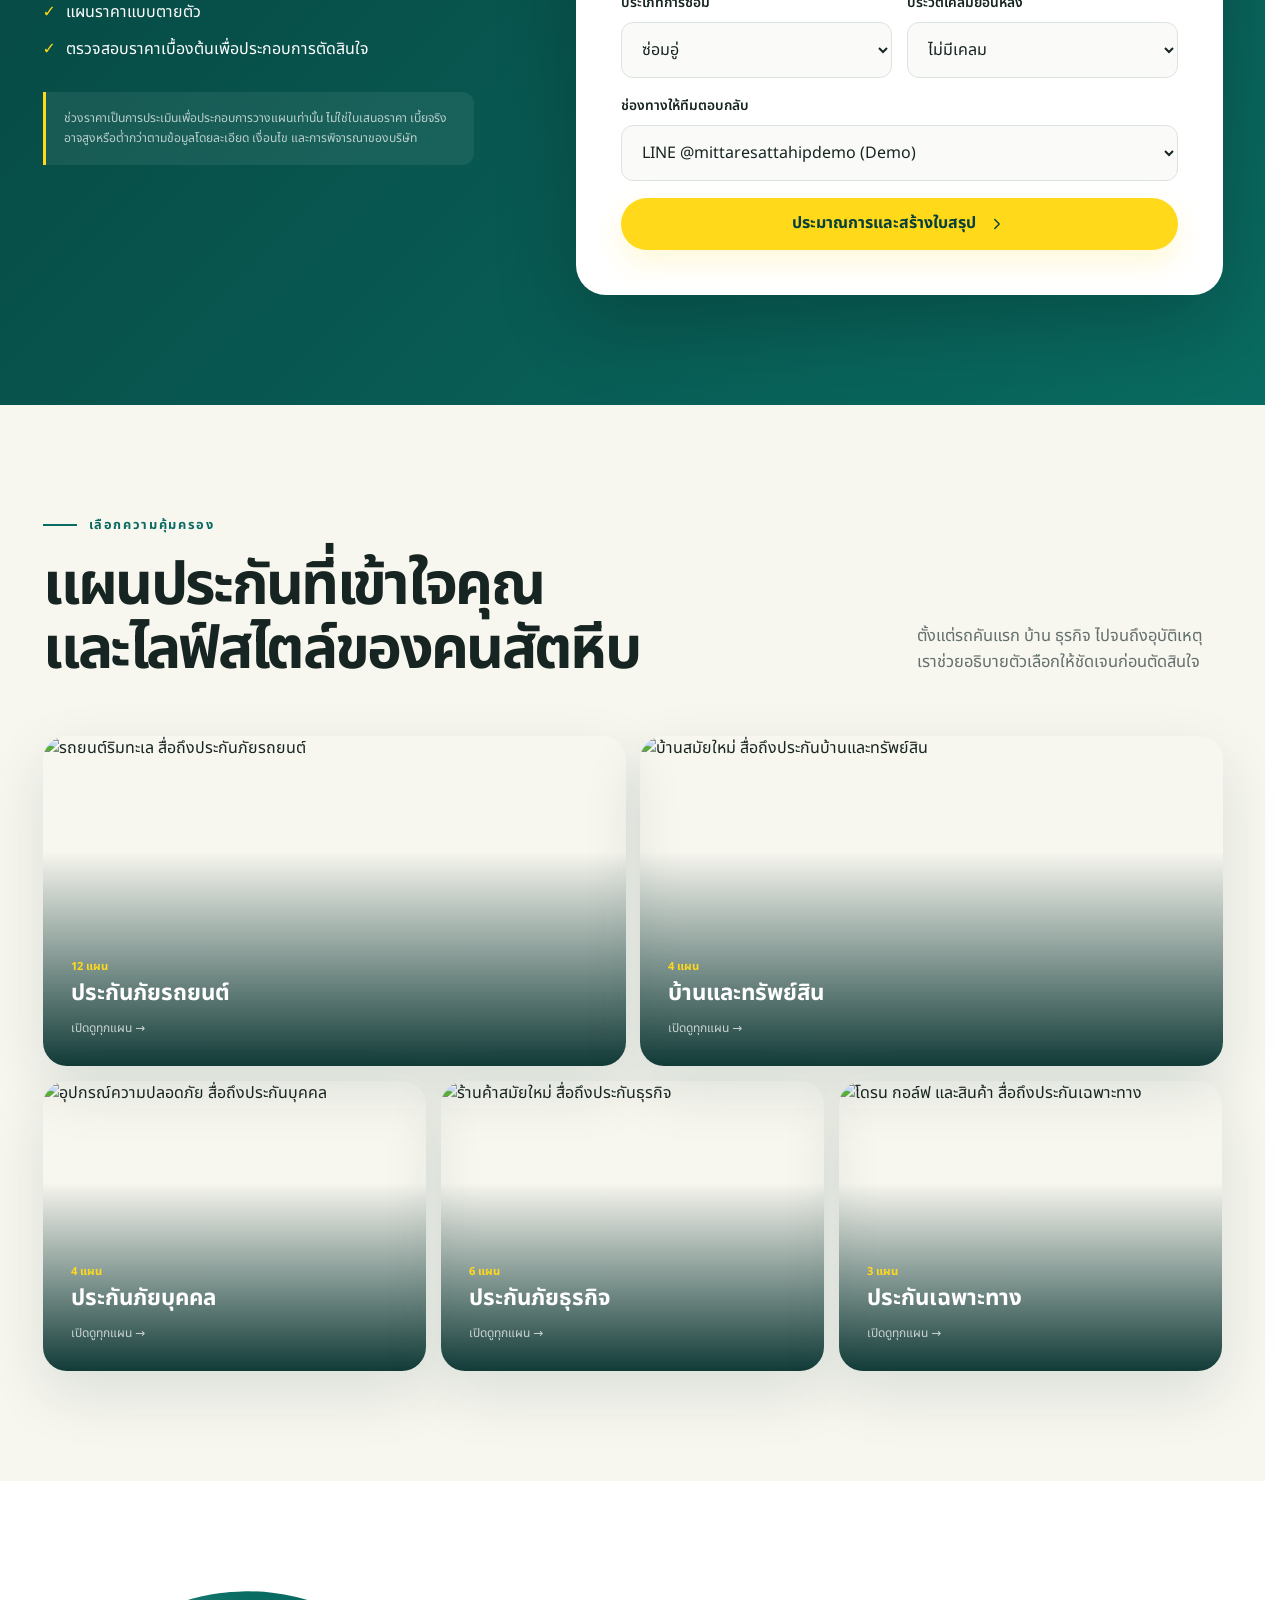
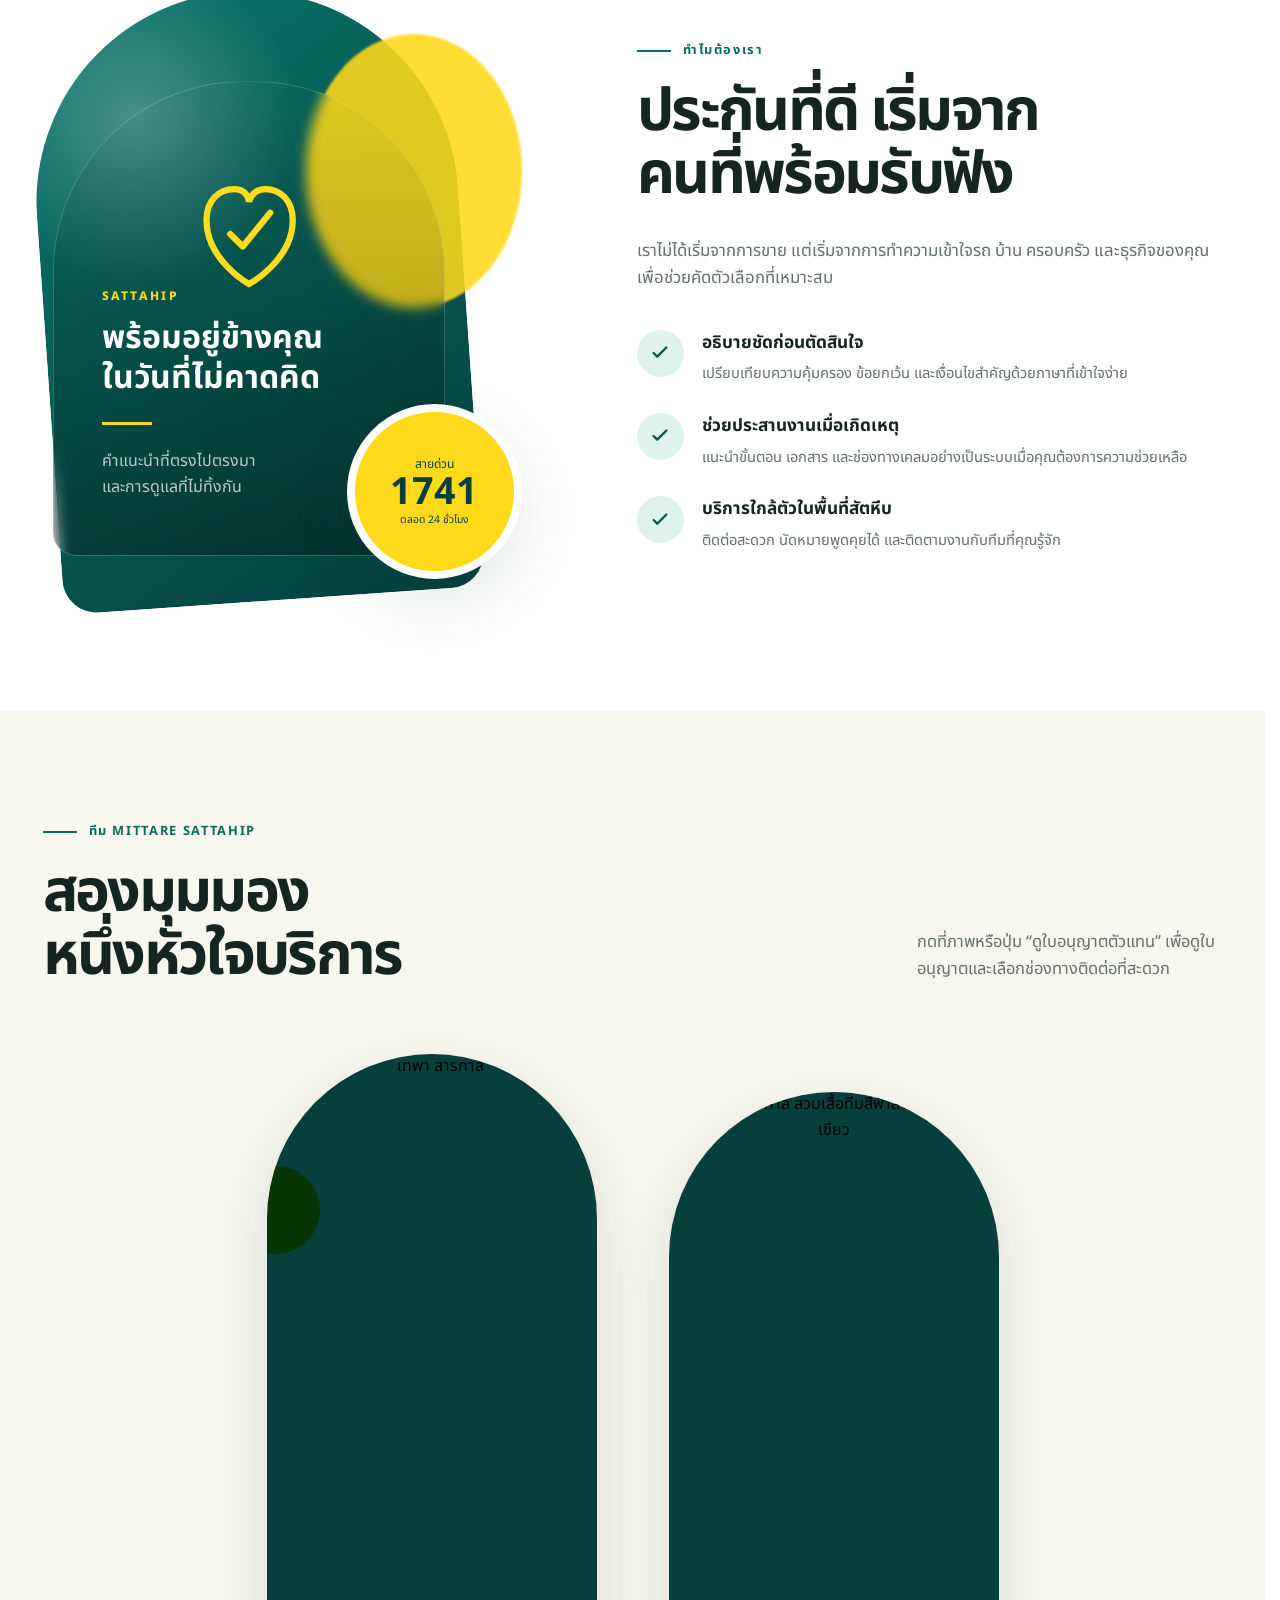
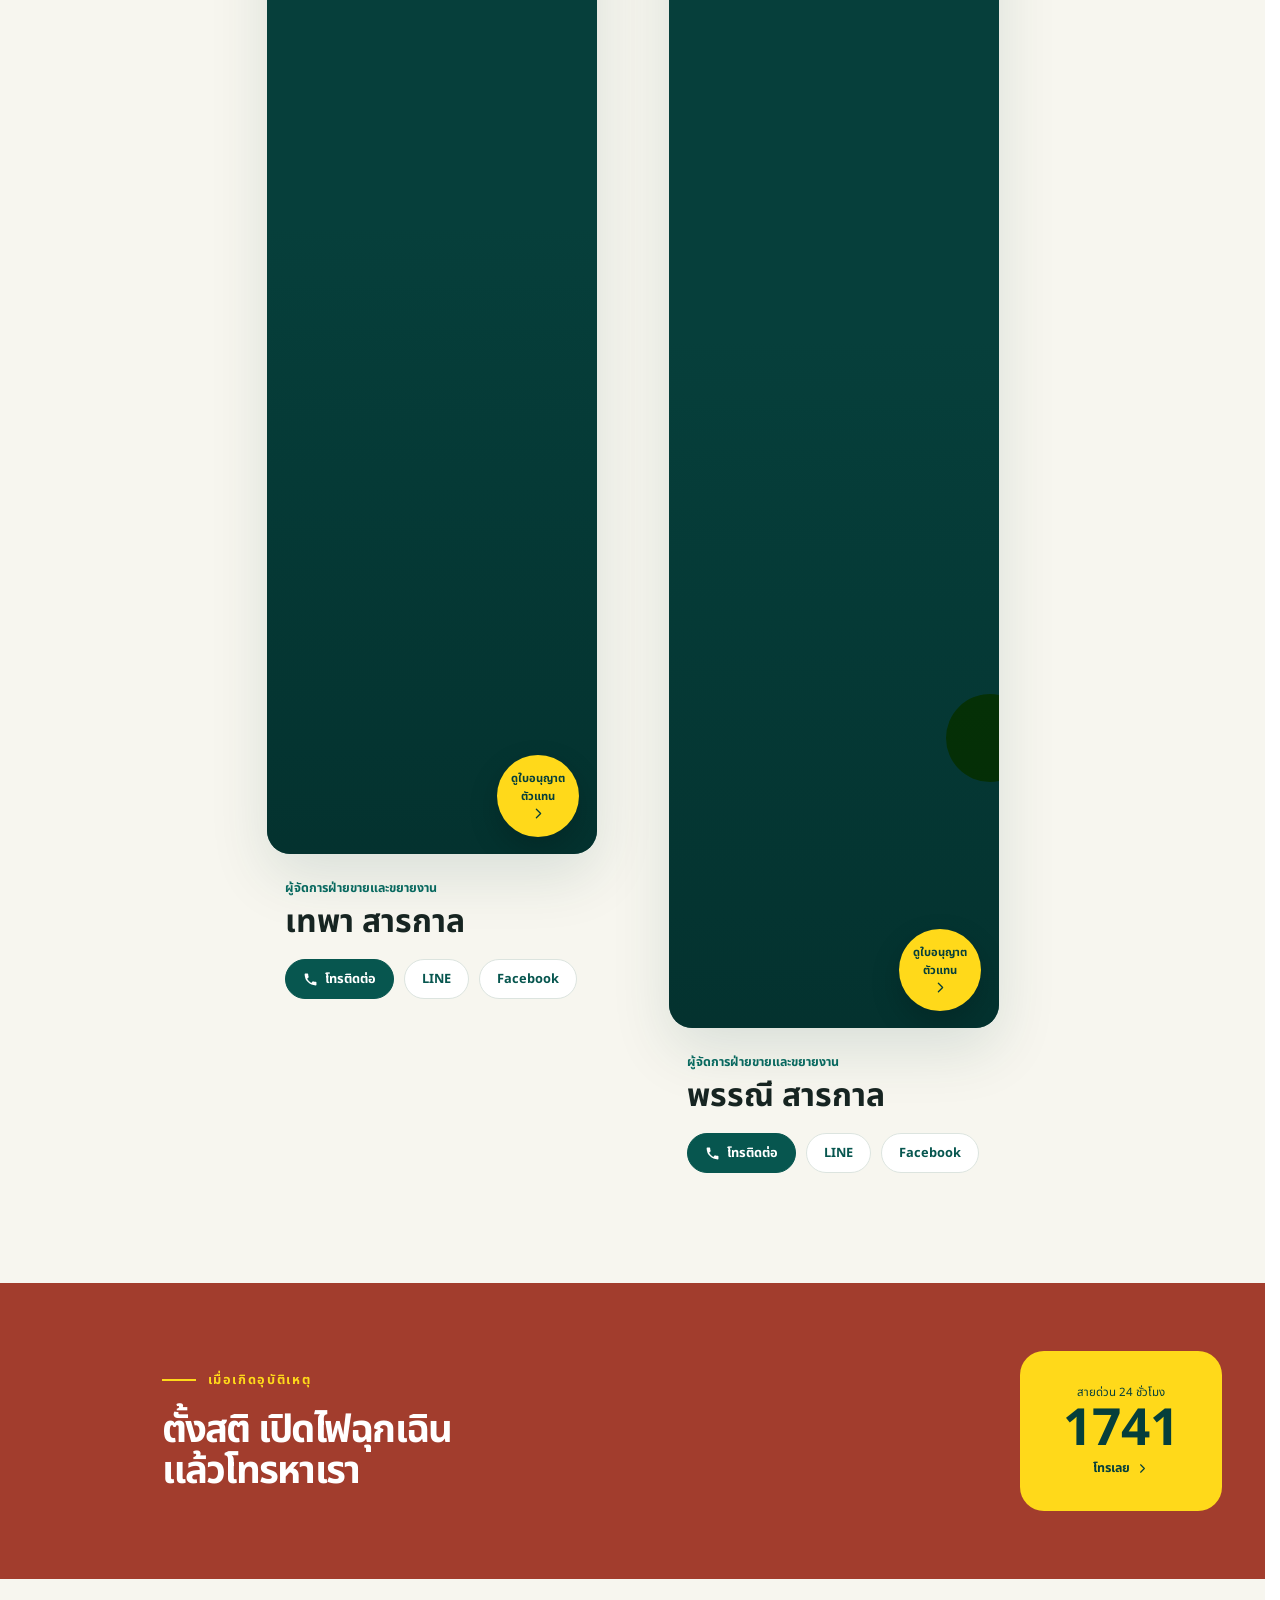
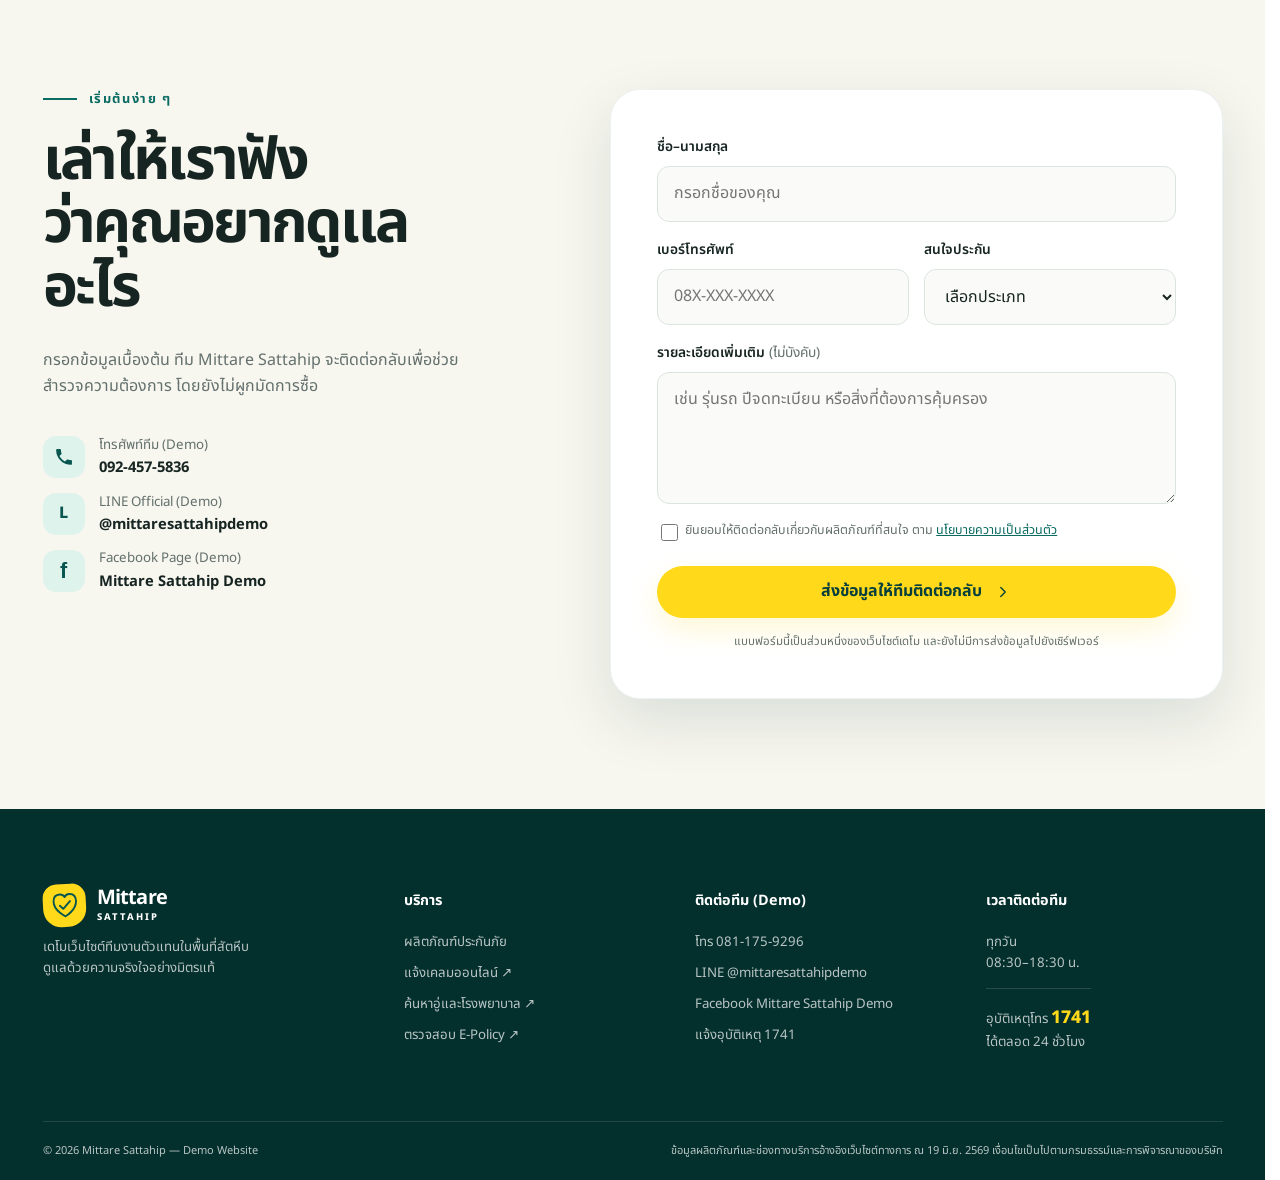
==== commit 12497230: "เพิ่มระบบหลังบ้าน" ====
--- a/index.html
+++ b/index.html
@@ -57,6 +57,8 @@
         <a href="insurance.html?category=business">ธุรกิจ</a>
         <a href="insurance.html?category=specialty">เฉพาะทาง</a>
         <a href="#premium-check">ทดลองเช็กเบี้ย</a>
+        <a href="agent-dashboard.html">หลังบ้านตัวแทน</a>
+        <a href="customer-status.html">เช็กสถานะ</a>
         <a class="button button--small button--dark" href="#quote">ติดต่อเรา</a>
       </nav>
     </div>
--- a/styles.css
+++ b/styles.css
@@ -242,6 +242,494 @@
 .page-category-nav a.is-active { color: var(--white); background: var(--green-900); }
 .plan-card__image { width: calc(100% + 46px); height: 150px; margin: -23px -23px 20px; object-fit: cover; border-radius: 20px 20px 0 0; }
 .compact-footer { padding-top: 0; }
+
+.agent-page {
+  background: var(--cream);
+}
+.agent-hero {
+  position: relative;
+  overflow: hidden;
+  color: var(--white);
+  background:
+    linear-gradient(135deg, rgba(6,63,59,.96), rgba(7,86,79,.88)),
+    var(--green-950);
+}
+.agent-hero::after {
+  position: absolute;
+  right: clamp(-80px, -6vw, -30px);
+  bottom: -110px;
+  width: min(42vw, 520px);
+  aspect-ratio: 1;
+  content: "";
+  background: rgba(255,217,26,.9);
+  border-radius: 42% 58% 55% 45%;
+  transform: rotate(-10deg);
+}
+.agent-hero__grid {
+  position: relative;
+  z-index: 1;
+  display: grid;
+  min-height: 430px;
+  grid-template-columns: minmax(0, 1fr) 300px;
+  gap: 48px;
+  align-items: end;
+  padding-block: 84px;
+}
+.agent-hero h1 {
+  max-width: 760px;
+  margin: 0;
+  font-size: clamp(2.8rem, 6.4vw, 5.6rem);
+  line-height: 1.05;
+  letter-spacing: -.04em;
+}
+.agent-hero p:not(.eyebrow) {
+  max-width: 660px;
+  margin: 26px 0 0;
+  color: rgba(255,255,255,.78);
+  font-size: 1.08rem;
+}
+.agent-hero__panel {
+  display: grid;
+  min-height: 230px;
+  padding: 28px;
+  color: var(--green-950);
+  background: var(--yellow);
+  border-radius: 22px;
+  box-shadow: 0 28px 70px rgba(0,0,0,.24);
+}
+.agent-hero__panel span,
+.agent-hero__panel p {
+  margin: 0;
+  color: rgba(6,63,59,.74);
+  font-size: .82rem;
+  font-weight: 800;
+}
+.agent-hero__panel strong {
+  align-self: center;
+  font-size: clamp(4rem, 9vw, 6.3rem);
+  line-height: 1;
+}
+.agent-dashboard,
+.agent-list-section {
+  background: var(--cream);
+}
+.agent-heading h2 {
+  font-size: clamp(2.2rem, 4.5vw, 4rem);
+}
+.agent-stat-grid {
+  display: grid;
+  grid-template-columns: repeat(4, minmax(0, 1fr));
+  gap: 14px;
+}
+.agent-stat-card {
+  display: grid;
+  min-height: 170px;
+  padding: 24px;
+  background: var(--white);
+  border: 1px solid rgba(7,86,79,.08);
+  border-radius: 20px;
+  box-shadow: 0 16px 40px rgba(6,63,59,.08);
+}
+.agent-stat-card span {
+  color: var(--muted);
+  font-size: .78rem;
+  font-weight: 700;
+}
+.agent-stat-card strong {
+  align-self: center;
+  color: var(--green-900);
+  font-size: 3.3rem;
+  line-height: 1;
+}
+.agent-stat-card small {
+  color: var(--muted);
+}
+.agent-stat-card--alert strong {
+  color: #b3261e;
+}
+.agent-alerts {
+  display: grid;
+  gap: 10px;
+  margin-top: 18px;
+}
+.agent-alerts p {
+  display: flex;
+  gap: 12px;
+  align-items: center;
+  padding: 14px 16px;
+  margin: 0;
+  color: var(--muted);
+  background: var(--white);
+  border-left: 4px solid var(--yellow);
+  border-radius: 0 12px 12px 0;
+  box-shadow: 0 10px 25px rgba(6,63,59,.06);
+  font-size: .84rem;
+}
+.agent-alerts strong {
+  color: var(--green-900);
+  white-space: nowrap;
+}
+.agent-workspace {
+  background: var(--green-950);
+}
+.agent-workspace__grid {
+  display: grid;
+  grid-template-columns: minmax(0, 1.35fr) minmax(300px, .65fr);
+  gap: 24px;
+  align-items: start;
+}
+.agent-form,
+.agent-message-panel,
+.agent-tool-card {
+  padding: clamp(24px, 4vw, 42px);
+  background: var(--white);
+  border: 1px solid rgba(7,86,79,.08);
+  border-radius: 24px;
+  box-shadow: var(--shadow);
+}
+.agent-form .calculator-heading h2,
+.agent-message-panel h2,
+.agent-tools h2 {
+  margin: 0;
+  font-size: clamp(1.55rem, 3vw, 2.4rem);
+  line-height: 1.16;
+}
+.form-grid--thirds {
+  grid-template-columns: repeat(3, minmax(0, 1fr));
+}
+.agent-form__attachments {
+  display: grid;
+  gap: 10px;
+  padding: 16px;
+  margin-bottom: 18px;
+  background: var(--cream);
+  border: 1px solid var(--line);
+  border-radius: 14px;
+}
+.agent-form__attachments h3 {
+  margin: 0;
+  color: var(--green-900);
+  font-size: .9rem;
+}
+.attachment-chip {
+  display: flex;
+  gap: 10px;
+  align-items: center;
+  justify-content: space-between;
+  padding: 10px 12px;
+  background: var(--white);
+  border-radius: 10px;
+  font-size: .78rem;
+}
+.attachment-chip a {
+  color: var(--green-800);
+  font-weight: 800;
+  text-decoration: underline;
+}
+.attachment-chip span {
+  color: var(--muted);
+}
+.attachment-chip button {
+  color: #b3261e;
+  background: transparent;
+  border: 0;
+  cursor: pointer;
+  font-weight: 800;
+}
+.agent-message-panel {
+  position: sticky;
+  top: 104px;
+}
+.agent-message-panel > p:not(.eyebrow, .agent-note) {
+  color: var(--muted);
+}
+.agent-message-box {
+  width: 100%;
+  min-height: 260px;
+  padding: 16px;
+  color: var(--ink);
+  background: var(--cream);
+  border: 1px solid var(--line);
+  border-radius: 14px;
+  outline: none;
+  resize: vertical;
+}
+.agent-message-actions {
+  display: grid;
+  grid-template-columns: 1fr 1fr;
+  gap: 10px;
+  margin-top: 12px;
+}
+.agent-note {
+  margin: 14px 0 0;
+  color: var(--muted);
+  font-size: .76rem;
+}
+.agent-toolbar {
+  display: grid;
+  grid-template-columns: minmax(280px, 1fr) 220px auto;
+  gap: 12px;
+  align-items: start;
+  margin-bottom: 18px;
+}
+.agent-filter {
+  margin: 0;
+}
+.agent-table-wrap {
+  overflow-x: auto;
+  background: var(--white);
+  border: 1px solid rgba(7,86,79,.08);
+  border-radius: 24px;
+  box-shadow: var(--shadow);
+}
+.agent-table {
+  width: 100%;
+  min-width: 980px;
+  border-collapse: collapse;
+}
+.agent-table caption {
+  position: absolute;
+  width: 1px;
+  height: 1px;
+  overflow: hidden;
+  clip: rect(0, 0, 0, 0);
+}
+.agent-table th,
+.agent-table td {
+  padding: 18px;
+  border-bottom: 1px solid var(--line);
+  text-align: left;
+  vertical-align: top;
+}
+.agent-table th {
+  color: var(--green-900);
+  background: var(--green-100);
+  font-size: .76rem;
+}
+.agent-table td {
+  font-size: .84rem;
+}
+.agent-table tr.is-selected td {
+  background: #fffbe0;
+}
+.agent-table td strong,
+.agent-table td span,
+.agent-table td small {
+  display: block;
+}
+.agent-table td span,
+.agent-table td small {
+  color: var(--muted);
+}
+.agent-table .is-overdue {
+  color: #b3261e;
+}
+.agent-table .is-soon {
+  color: #8a6100;
+}
+.status-pill {
+  display: inline-flex;
+  min-height: 30px;
+  padding: 0 12px;
+  align-items: center;
+  color: var(--green-900);
+  background: var(--green-100);
+  border-radius: 999px;
+  font-size: .72rem;
+  font-weight: 800;
+  white-space: nowrap;
+}
+.status-pill--documents,
+.status-pill--payment {
+  color: #76540a;
+  background: #fff4c7;
+}
+.status-pill--renewed {
+  color: #0d6b3d;
+  background: #dff5e8;
+}
+.status-pill--lost {
+  color: #8b1d18;
+  background: #ffe2df;
+}
+.agent-table-actions {
+  display: flex;
+  gap: 6px;
+  flex-wrap: wrap;
+}
+.agent-table-actions button {
+  min-height: 34px;
+  padding: 0 10px;
+  color: var(--green-900);
+  background: var(--white);
+  border: 1px solid var(--line);
+  border-radius: 999px;
+  cursor: pointer;
+  font-size: .72rem;
+  font-weight: 800;
+}
+.agent-table-actions button:first-child {
+  color: var(--green-950);
+  background: var(--yellow);
+  border-color: var(--yellow);
+}
+.agent-tools {
+  background: var(--white);
+}
+.agent-tools__grid {
+  display: grid;
+  grid-template-columns: minmax(0, 1fr) 420px;
+  gap: 34px;
+  align-items: center;
+}
+.agent-tools p {
+  color: var(--muted);
+}
+.agent-tool-card {
+  display: grid;
+  gap: 12px;
+}
+.agent-import-label {
+  cursor: pointer;
+}
+.agent-danger {
+  justify-self: center;
+  color: #b3261e;
+}
+.agent-tool-card p {
+  min-height: 20px;
+  margin: 0;
+  color: var(--green-900);
+  font-size: .8rem;
+  text-align: center;
+}
+.agent-auth,
+.customer-results {
+  background: var(--cream);
+}
+.agent-auth__grid {
+  display: grid;
+  grid-template-columns: minmax(0, 1fr) 420px;
+  gap: 34px;
+  align-items: center;
+}
+.agent-auth h1 {
+  max-width: 720px;
+  margin: 0;
+  font-size: clamp(2.5rem, 5vw, 4.7rem);
+  line-height: 1.06;
+  letter-spacing: -.04em;
+}
+.agent-auth p:not(.eyebrow, .form-note) {
+  max-width: 620px;
+  color: var(--muted);
+}
+.agent-login-form {
+  align-self: stretch;
+}
+.customer-page {
+  background: var(--cream);
+}
+.customer-hero {
+  color: var(--white);
+  background: linear-gradient(135deg, rgba(6,63,59,.98), rgba(9,107,97,.9));
+}
+.customer-hero__grid {
+  display: grid;
+  min-height: 520px;
+  grid-template-columns: minmax(0, 1fr) 420px;
+  gap: 44px;
+  align-items: center;
+  padding-block: 80px;
+}
+.customer-hero h1 {
+  max-width: 760px;
+  margin: 0;
+  font-size: clamp(2.8rem, 6vw, 5.4rem);
+  line-height: 1.05;
+  letter-spacing: -.04em;
+}
+.customer-hero p:not(.eyebrow, .form-note) {
+  max-width: 640px;
+  color: rgba(255,255,255,.78);
+  font-size: 1.08rem;
+}
+.customer-lookup-form {
+  padding: clamp(24px, 4vw, 40px);
+  color: var(--ink);
+  background: var(--white);
+  border-radius: 24px;
+  box-shadow: 0 28px 80px rgba(0,0,0,.22);
+}
+.customer-status-grid {
+  display: grid;
+  gap: 18px;
+}
+.customer-status-card {
+  padding: clamp(24px, 4vw, 38px);
+  background: var(--white);
+  border: 1px solid rgba(7,86,79,.08);
+  border-radius: 24px;
+  box-shadow: var(--shadow);
+}
+.customer-status-card__top {
+  display: flex;
+  gap: 12px;
+  align-items: center;
+  justify-content: space-between;
+  margin-bottom: 18px;
+}
+.customer-status-card__top > span {
+  color: var(--green-900);
+  font-weight: 800;
+}
+.customer-status-card h3 {
+  margin: 0 0 22px;
+  font-size: clamp(1.55rem, 3vw, 2.4rem);
+}
+.customer-status-details {
+  display: grid;
+  grid-template-columns: repeat(4, minmax(0, 1fr));
+  gap: 1px;
+  overflow: hidden;
+  background: var(--line);
+  border: 1px solid var(--line);
+  border-radius: 16px;
+}
+.customer-status-details div {
+  padding: 16px;
+  background: var(--white);
+}
+.customer-status-details span {
+  display: block;
+  color: var(--muted);
+  font-size: .72rem;
+}
+.customer-status-details strong {
+  display: block;
+  color: var(--ink);
+  font-size: .92rem;
+}
+.customer-status-details .is-overdue {
+  color: #b3261e;
+}
+.customer-status-details .is-soon {
+  color: #8a6100;
+}
+.customer-status-note {
+  padding: 16px 18px;
+  margin: 20px 0 0;
+  color: var(--muted);
+  background: var(--green-100);
+  border-left: 3px solid var(--green-800);
+  border-radius: 0 12px 12px 0;
+}
+.customer-status-actions {
+  display: flex;
+  gap: 10px;
+  margin-top: 22px;
+  flex-wrap: wrap;
+}
 .product-grid { display: grid; grid-template-columns: repeat(4, 1fr); gap: 16px; }
 .product-card { display: flex; min-height: 360px; padding: 28px; flex-direction: column; background: var(--white); border: 1px solid rgba(7,86,79,.08); border-radius: var(--radius); transition: transform .25s ease, box-shadow .25s ease; }
 .product-card:hover { transform: translateY(-7px); box-shadow: var(--shadow); }
@@ -453,6 +941,9 @@
 .pdf-dialog__header { position: relative; display: flex; min-height: 72px; padding: 14px 76px 14px 24px; align-items: center; border-bottom: 1px solid var(--line); }
 .pdf-dialog__header h2 { margin: 0; font-size: clamp(1.1rem, 3vw, 1.55rem); }
 .pdf-dialog__header span { display: block; margin-top: 2px; color: var(--muted); font-size: .72rem; }
+.document-mode-switch { display: flex; gap: 5px; padding: 4px; margin-left: auto; background: var(--cream); border: 1px solid var(--line); border-radius: 999px; }
+.document-mode-switch button { min-height: 34px; padding: 0 14px; color: var(--muted); background: transparent; border: 0; border-radius: 999px; cursor: pointer; font-size: .72rem; font-weight: 800; }
+.document-mode-switch button.is-active { color: var(--white); background: var(--green-900); }
 .document-viewer { height: calc(100% - 72px); background: #202523; }
 .pdf-dialog iframe { display: block; width: 100%; height: 100%; background: var(--cream); border: 0; }
 .document-gallery { position: relative; width: 100%; height: 100%; overflow: auto; padding: 24px 76px; text-align: center; }
@@ -502,6 +993,25 @@
   .plan-grid { grid-template-columns: repeat(2, minmax(0, 1fr)); }
   .product-grid { grid-template-columns: repeat(2, 1fr); }
   .product-card { min-height: 330px; }
+  .agent-hero__grid,
+  .agent-auth__grid,
+  .agent-workspace__grid,
+  .agent-tools__grid,
+  .customer-hero__grid {
+    grid-template-columns: 1fr;
+  }
+  .agent-hero__panel {
+    max-width: 360px;
+  }
+  .agent-stat-grid {
+    grid-template-columns: repeat(2, minmax(0, 1fr));
+  }
+  .customer-status-details {
+    grid-template-columns: repeat(2, minmax(0, 1fr));
+  }
+  .agent-message-panel {
+    position: static;
+  }
   .why-us__grid { gap: 55px; }
   .why-us__visual { min-height: 540px; }
   .premium-check__grid { gap: 55px; }
@@ -531,6 +1041,12 @@
   .scroll-cue { display: none; }
   .section { padding-block: 80px; }
   .section-heading, .quote__grid, .premium-check__grid { grid-template-columns: 1fr; gap: 25px; }
+  .agent-toolbar {
+    grid-template-columns: 1fr;
+  }
+  .agent-filter {
+    max-width: none;
+  }
   .category-card:nth-child(n) { grid-column: span 3; }
   .section-heading > p { max-width: 570px; }
   .why-us__grid { grid-template-columns: 1fr; }
@@ -588,6 +1104,9 @@
   .profile-dialog__grid > img { height: 280px; object-position: center 24%; }
   .product-dialog__sections { grid-template-columns: 1fr; }
   .product-dialog__actions { flex-direction: column; }
+  .pdf-dialog__header { min-height: 112px; padding-right: 68px; align-items: flex-start; flex-direction: column; }
+  .document-mode-switch { margin: 8px 0 0; }
+  .document-viewer { height: calc(100% - 112px); }
   .document-gallery { padding: 16px 12px 80px; }
   .document-gallery img { min-height: auto; }
   .document-nav { position: fixed; top: auto; bottom: 18px; transform: none; }
@@ -601,6 +1120,41 @@
   .emergency__steps { text-align: left; }
   .emergency__call { display: grid; grid-template-columns: 1fr; gap: 0; }
   .form-grid { grid-template-columns: 1fr; gap: 0; }
+  .form-grid--thirds { grid-template-columns: 1fr; }
+  .agent-hero__grid {
+    min-height: 560px;
+    padding-block: 70px;
+  }
+  .agent-hero__panel {
+    min-height: 190px;
+  }
+  .agent-stat-grid {
+    grid-template-columns: 1fr;
+  }
+  .agent-alerts p {
+    align-items: flex-start;
+    flex-direction: column;
+    gap: 2px;
+  }
+  .agent-message-actions {
+    grid-template-columns: 1fr;
+  }
+  .customer-hero__grid {
+    min-height: auto;
+    padding-block: 62px;
+  }
+  .customer-status-details {
+    grid-template-columns: 1fr;
+  }
+  .customer-status-card__top,
+  .customer-status-actions {
+    align-items: stretch;
+    flex-direction: column;
+  }
+  .attachment-chip {
+    align-items: flex-start;
+    flex-direction: column;
+  }
   .footer-grid { grid-template-columns: 1fr; gap: 32px; }
 }
 
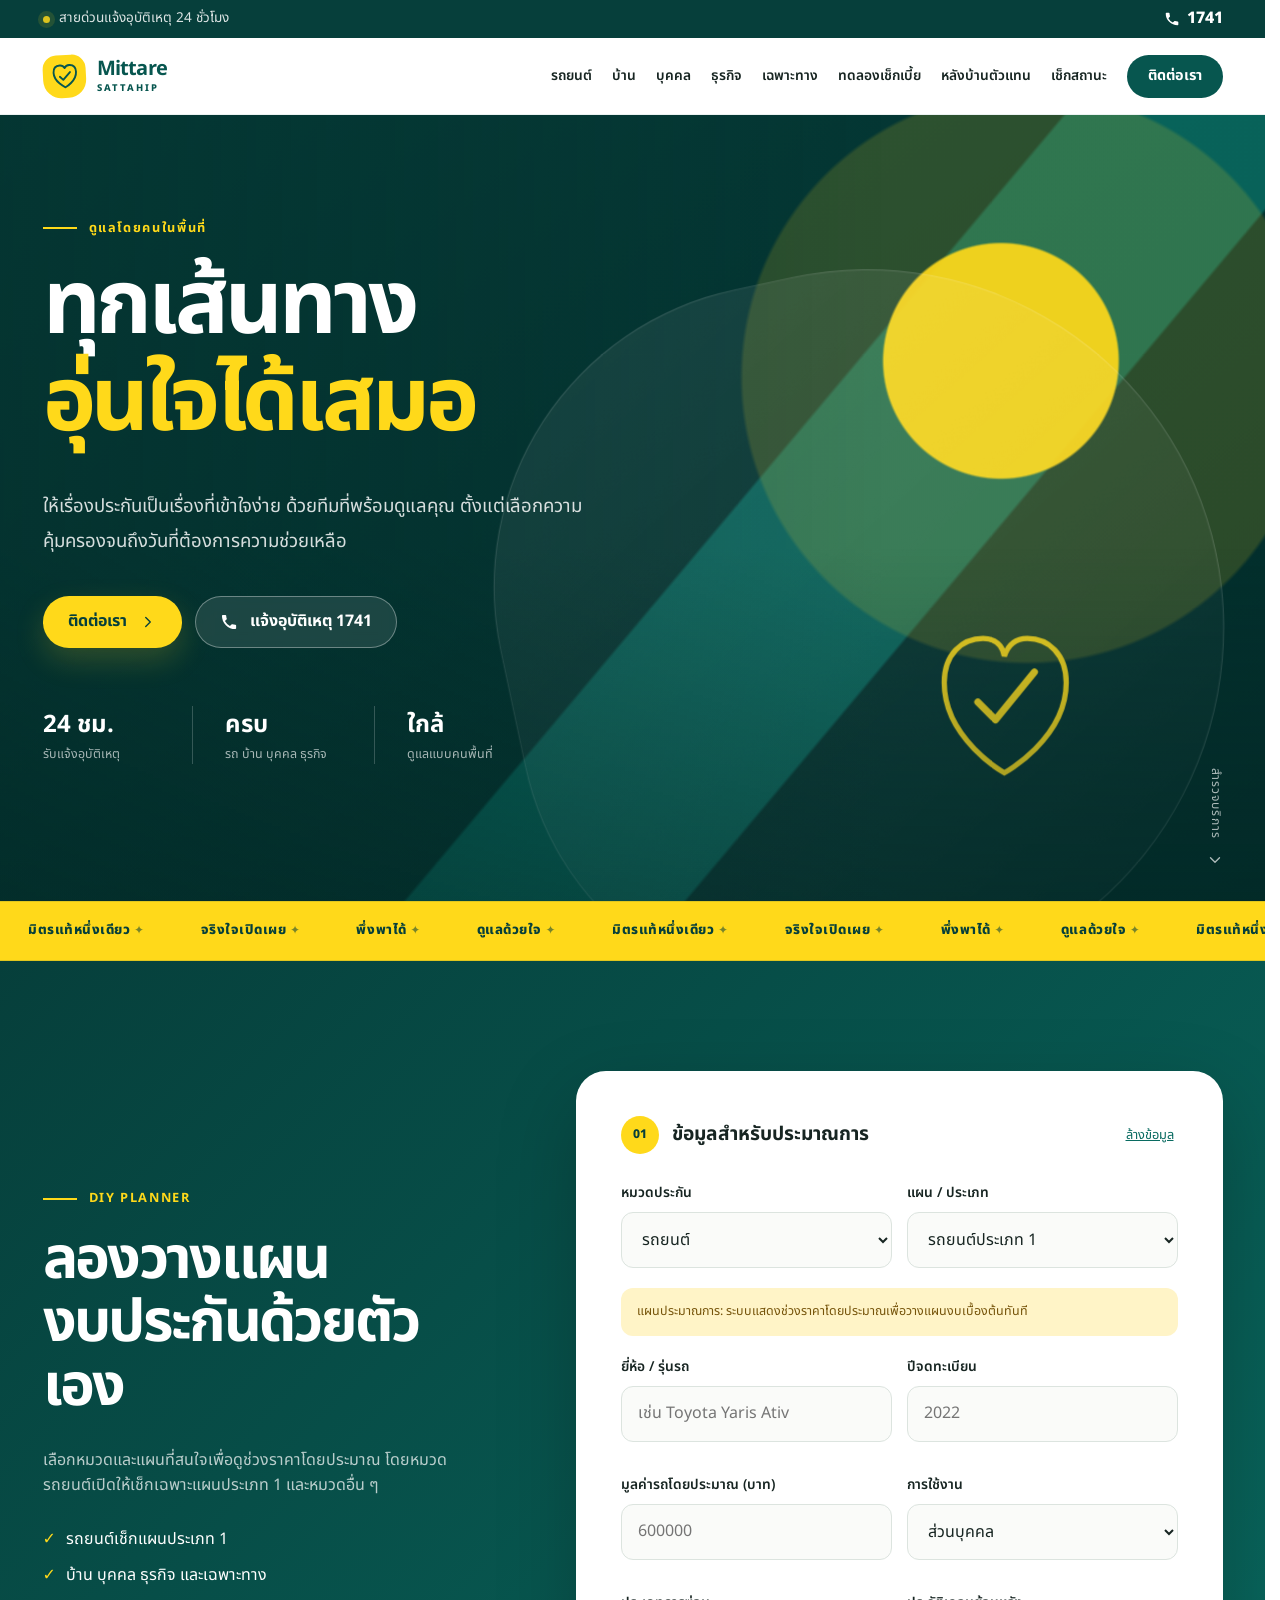
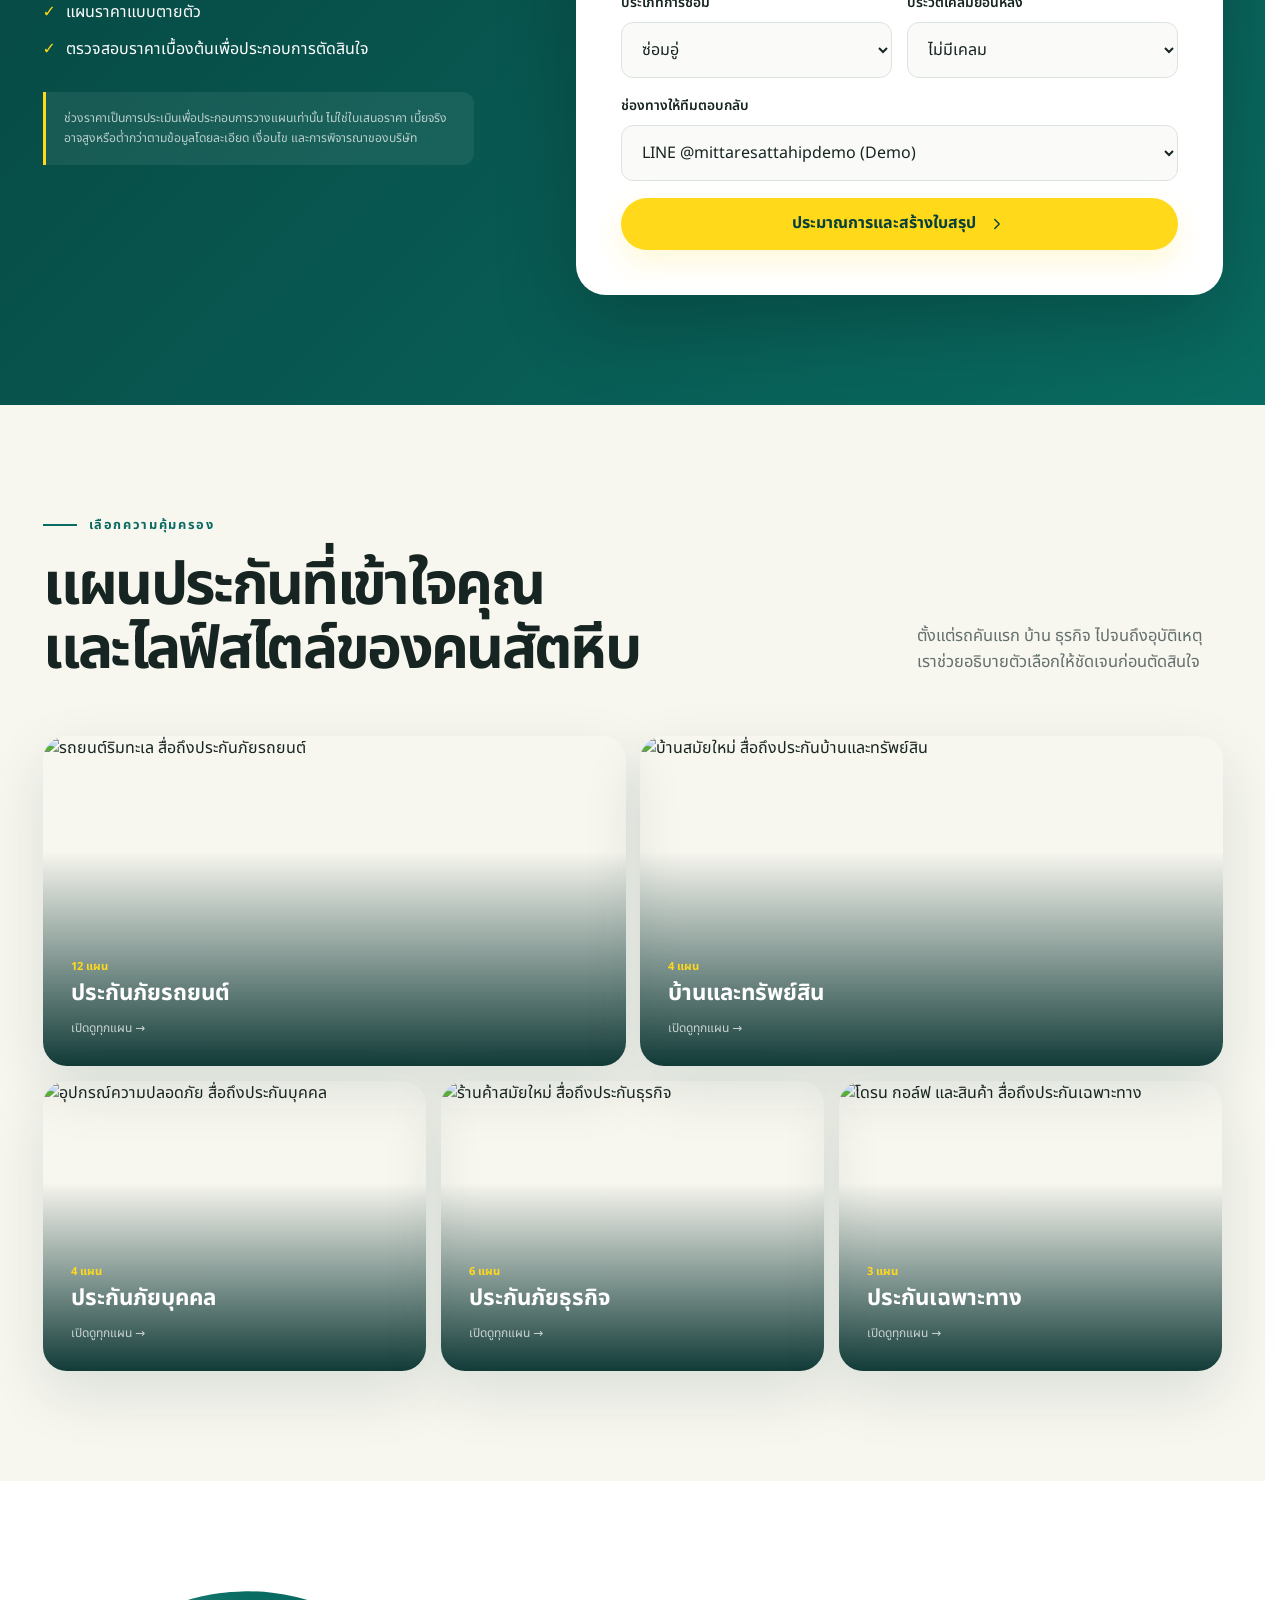
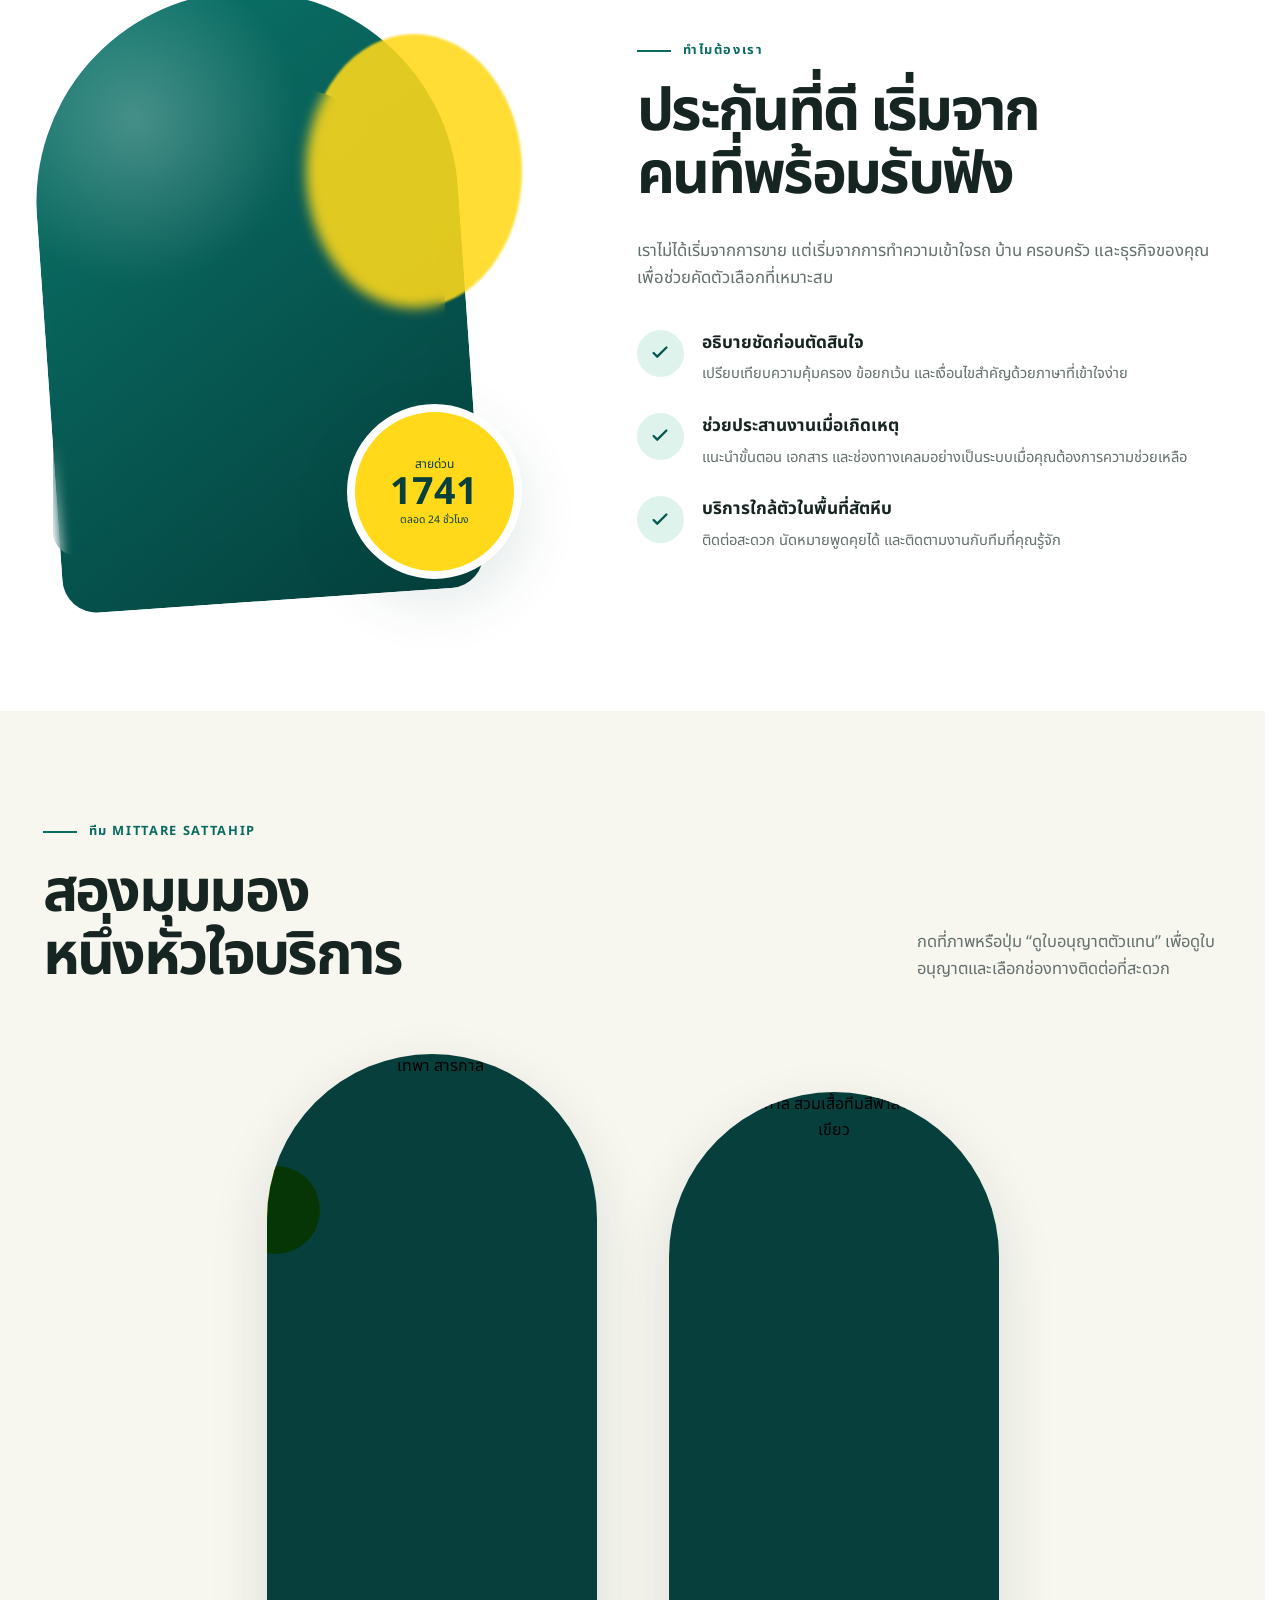
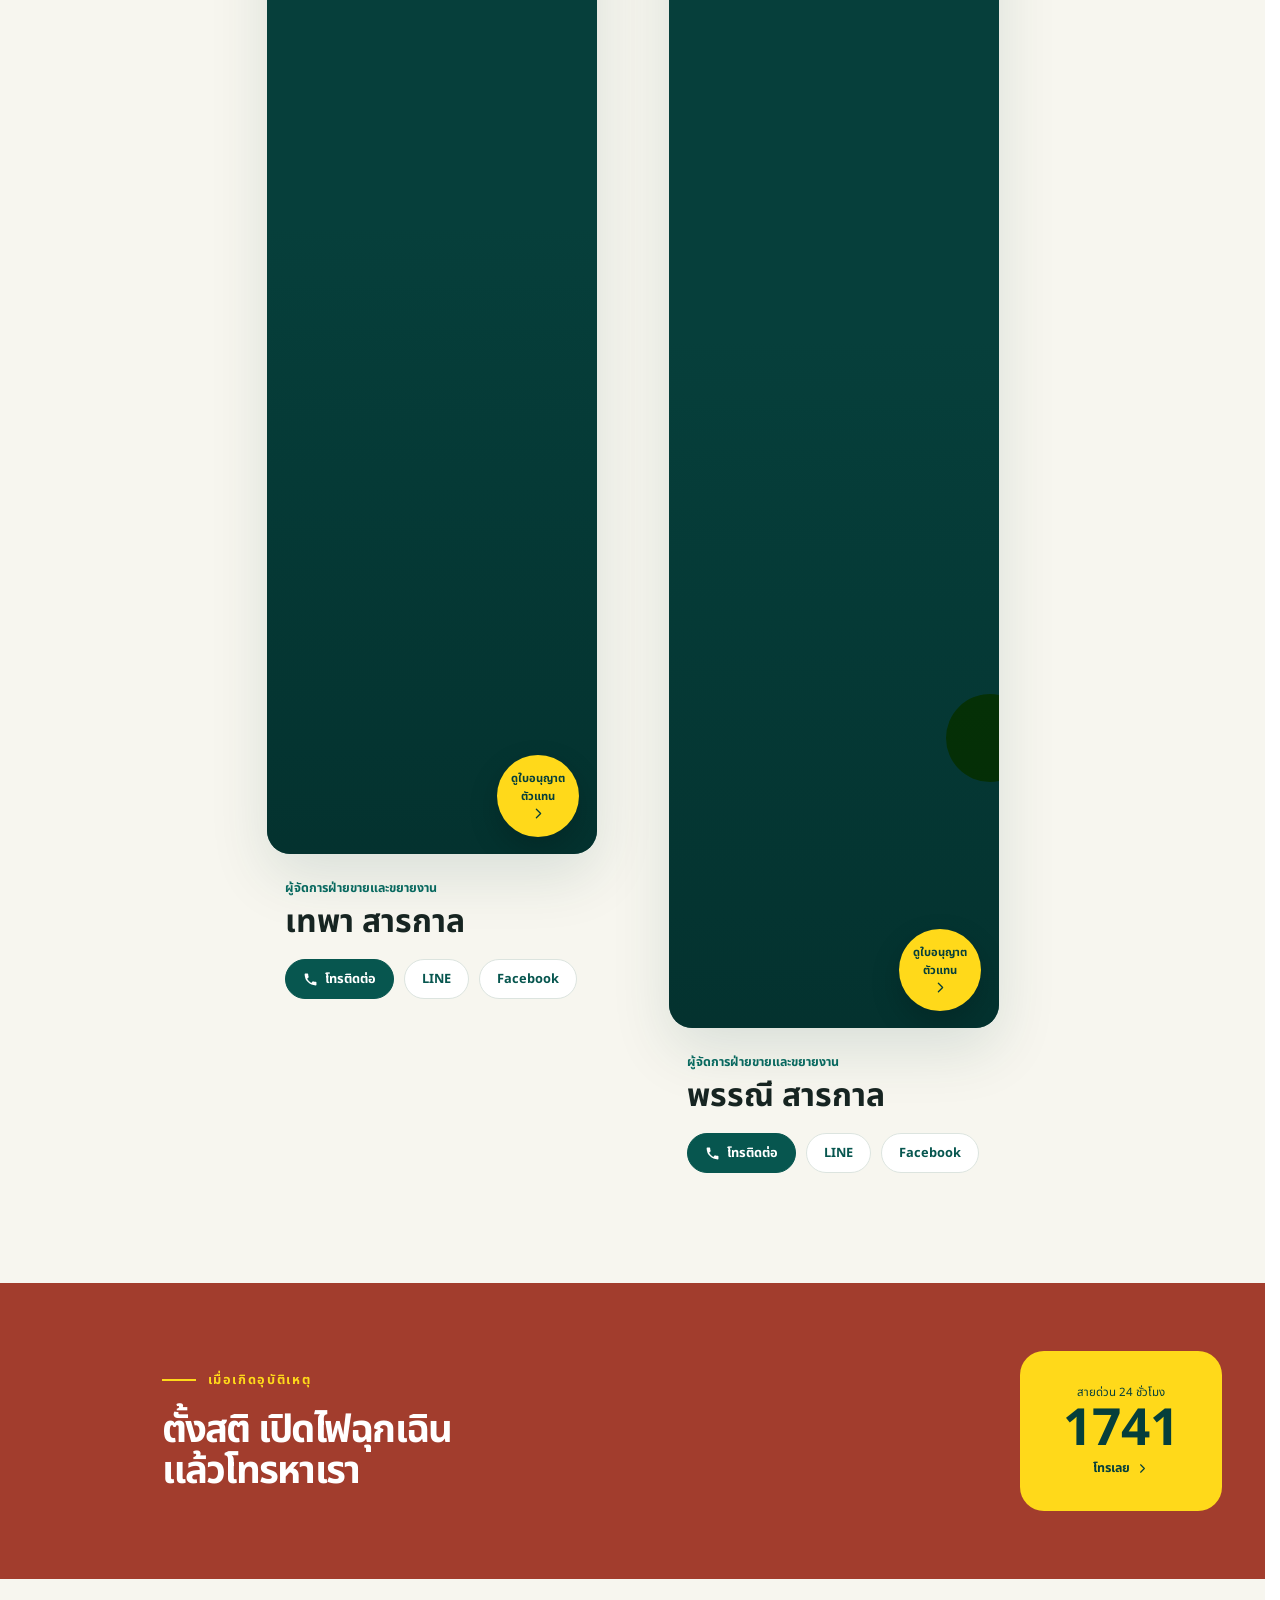
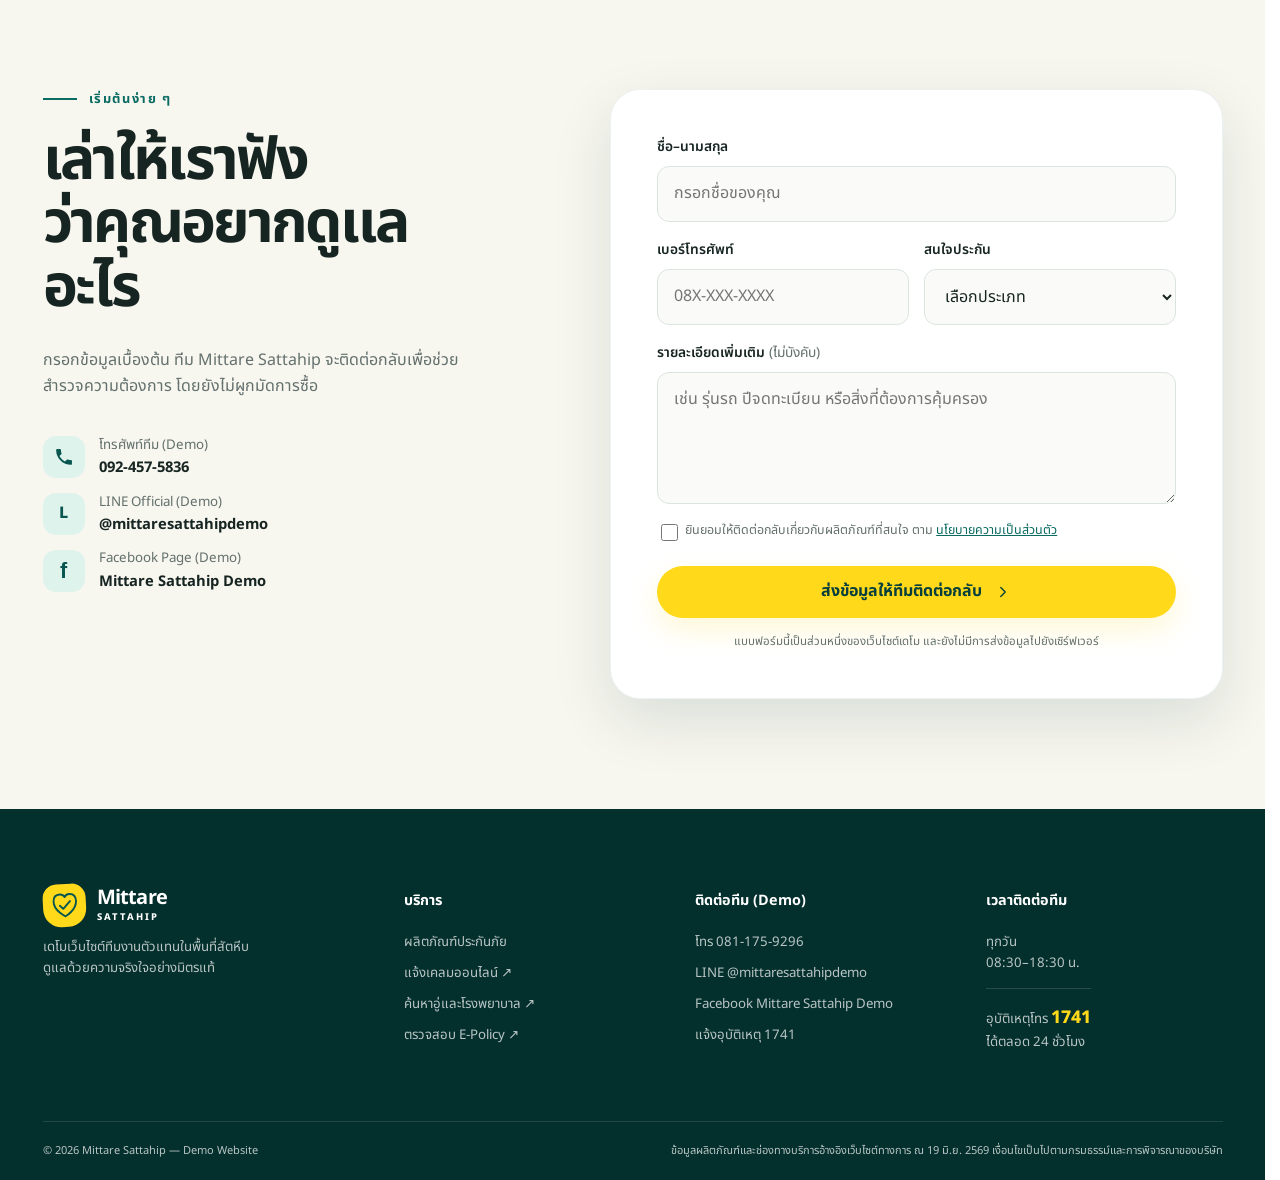
==== commit a8fd43ee: "แก้ไข BackEnd" ====
--- a/index.html
+++ b/index.html
@@ -391,6 +391,7 @@
       <span class="product-dialog__icon" id="product-dialog-icon" aria-hidden="true"></span>
       <h2 id="product-dialog-title"></h2>
       <p class="product-dialog__lead" id="product-dialog-lead"></p>
+      <img class="product-dialog__image" id="product-dialog-image" src="" alt="" hidden>
       <div class="product-dialog__sections">
         <section>
           <h3>เหมาะกับใคร</h3>
--- a/styles.css
+++ b/styles.css
@@ -372,9 +372,18 @@
 .agent-workspace {
   background: var(--green-950);
 }
+.agent-media-section {
+  background: var(--cream);
+}
 .agent-workspace__grid {
   display: grid;
   grid-template-columns: minmax(0, 1.35fr) minmax(300px, .65fr);
+  gap: 24px;
+  align-items: start;
+}
+.agent-media__grid {
+  display: grid;
+  grid-template-columns: minmax(0, 1fr) minmax(320px, .8fr);
   gap: 24px;
   align-items: start;
 }
@@ -435,6 +444,76 @@
   border: 0;
   cursor: pointer;
   font-weight: 800;
+}
+.agent-media-panel {
+  position: static;
+}
+.agent-media-list {
+  display: grid;
+  gap: 12px;
+}
+.agent-media-list > strong {
+  color: var(--green-900);
+}
+.media-file-card {
+  display: grid;
+  grid-template-columns: 64px minmax(0, 1fr) auto;
+  gap: 12px;
+  align-items: center;
+  padding: 12px;
+  background: var(--cream);
+  border: 1px solid var(--line);
+  border-radius: 14px;
+}
+.media-file-card img,
+.media-file-card__icon {
+  width: 64px;
+  height: 54px;
+  object-fit: cover;
+  border-radius: 10px;
+  background: var(--green-100);
+}
+.media-file-card__icon {
+  display: grid;
+  color: var(--green-900);
+  place-items: center;
+  font-size: .76rem;
+  font-weight: 800;
+}
+.media-file-card div {
+  display: grid;
+  min-width: 0;
+  gap: 3px;
+}
+.media-file-card b,
+.media-file-card a {
+  overflow: hidden;
+  text-overflow: ellipsis;
+  white-space: nowrap;
+}
+.media-file-card a {
+  color: var(--green-800);
+  font-size: .78rem;
+  font-weight: 800;
+  text-decoration: underline;
+}
+.media-file-card small {
+  color: var(--muted);
+  font-size: .72rem;
+}
+.media-file-card button {
+  min-height: 34px;
+  color: #b3261e;
+  background: var(--white);
+  border: 1px solid var(--line);
+  border-radius: 999px;
+  cursor: pointer;
+  font-size: .76rem;
+  font-weight: 800;
+}
+.plan-empty--compact {
+  padding: 16px;
+  min-height: 130px;
 }
 .agent-message-panel {
   position: sticky;
@@ -918,6 +997,8 @@
 .product-dialog__icon { display: grid; width: 72px; height: 72px; margin-bottom: 23px; color: var(--green-950); background: var(--yellow); border-radius: 22px; place-items: center; font-size: .9rem; font-weight: 800; }
 .product-dialog h2 { margin: 0; font-size: clamp(2rem, 5vw, 3.6rem); line-height: 1.1; }
 .product-dialog__lead { max-width: 650px; margin: 18px 0 30px; color: var(--muted); font-size: 1rem; }
+.product-dialog__image { display: block; width: 100%; max-height: 340px; margin: 0 0 24px; object-fit: cover; border-radius: 18px; }
+.product-dialog__image[hidden] { display: none; }
 .product-dialog__sections { display: grid; grid-template-columns: repeat(2, 1fr); gap: 14px; }
 .product-dialog__sections section { padding: 20px; background: var(--cream); border-radius: 16px; }
 .product-dialog__sections h3 { margin: 0 0 12px; color: var(--green-900); font-size: .9rem; }
@@ -996,6 +1077,7 @@
   .agent-hero__grid,
   .agent-auth__grid,
   .agent-workspace__grid,
+  .agent-media__grid,
   .agent-tools__grid,
   .customer-hero__grid {
     grid-template-columns: 1fr;
@@ -1155,6 +1237,18 @@
     align-items: flex-start;
     flex-direction: column;
   }
+  .media-file-card {
+    grid-template-columns: 56px minmax(0, 1fr);
+  }
+  .media-file-card img,
+  .media-file-card__icon {
+    width: 56px;
+    height: 50px;
+  }
+  .media-file-card button {
+    grid-column: 1 / -1;
+    justify-self: start;
+  }
   .footer-grid { grid-template-columns: 1fr; gap: 32px; }
 }
 
